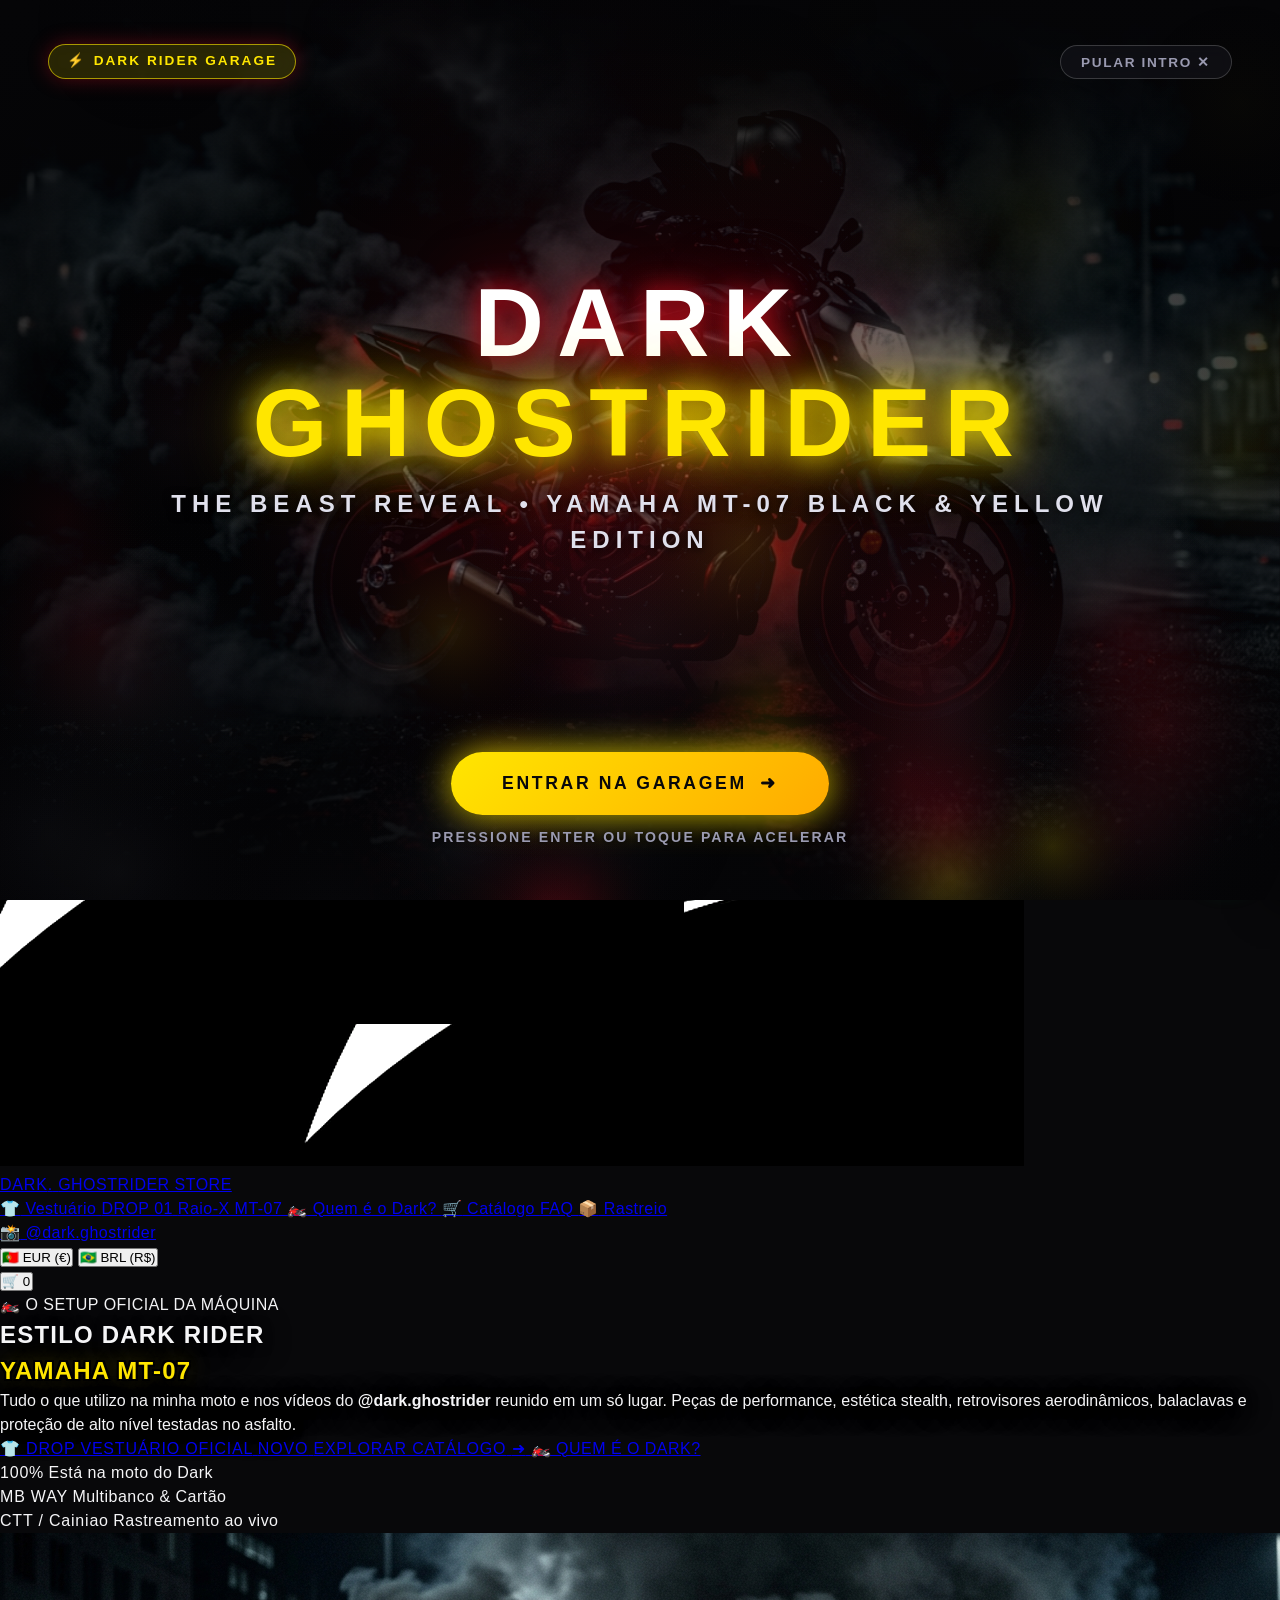
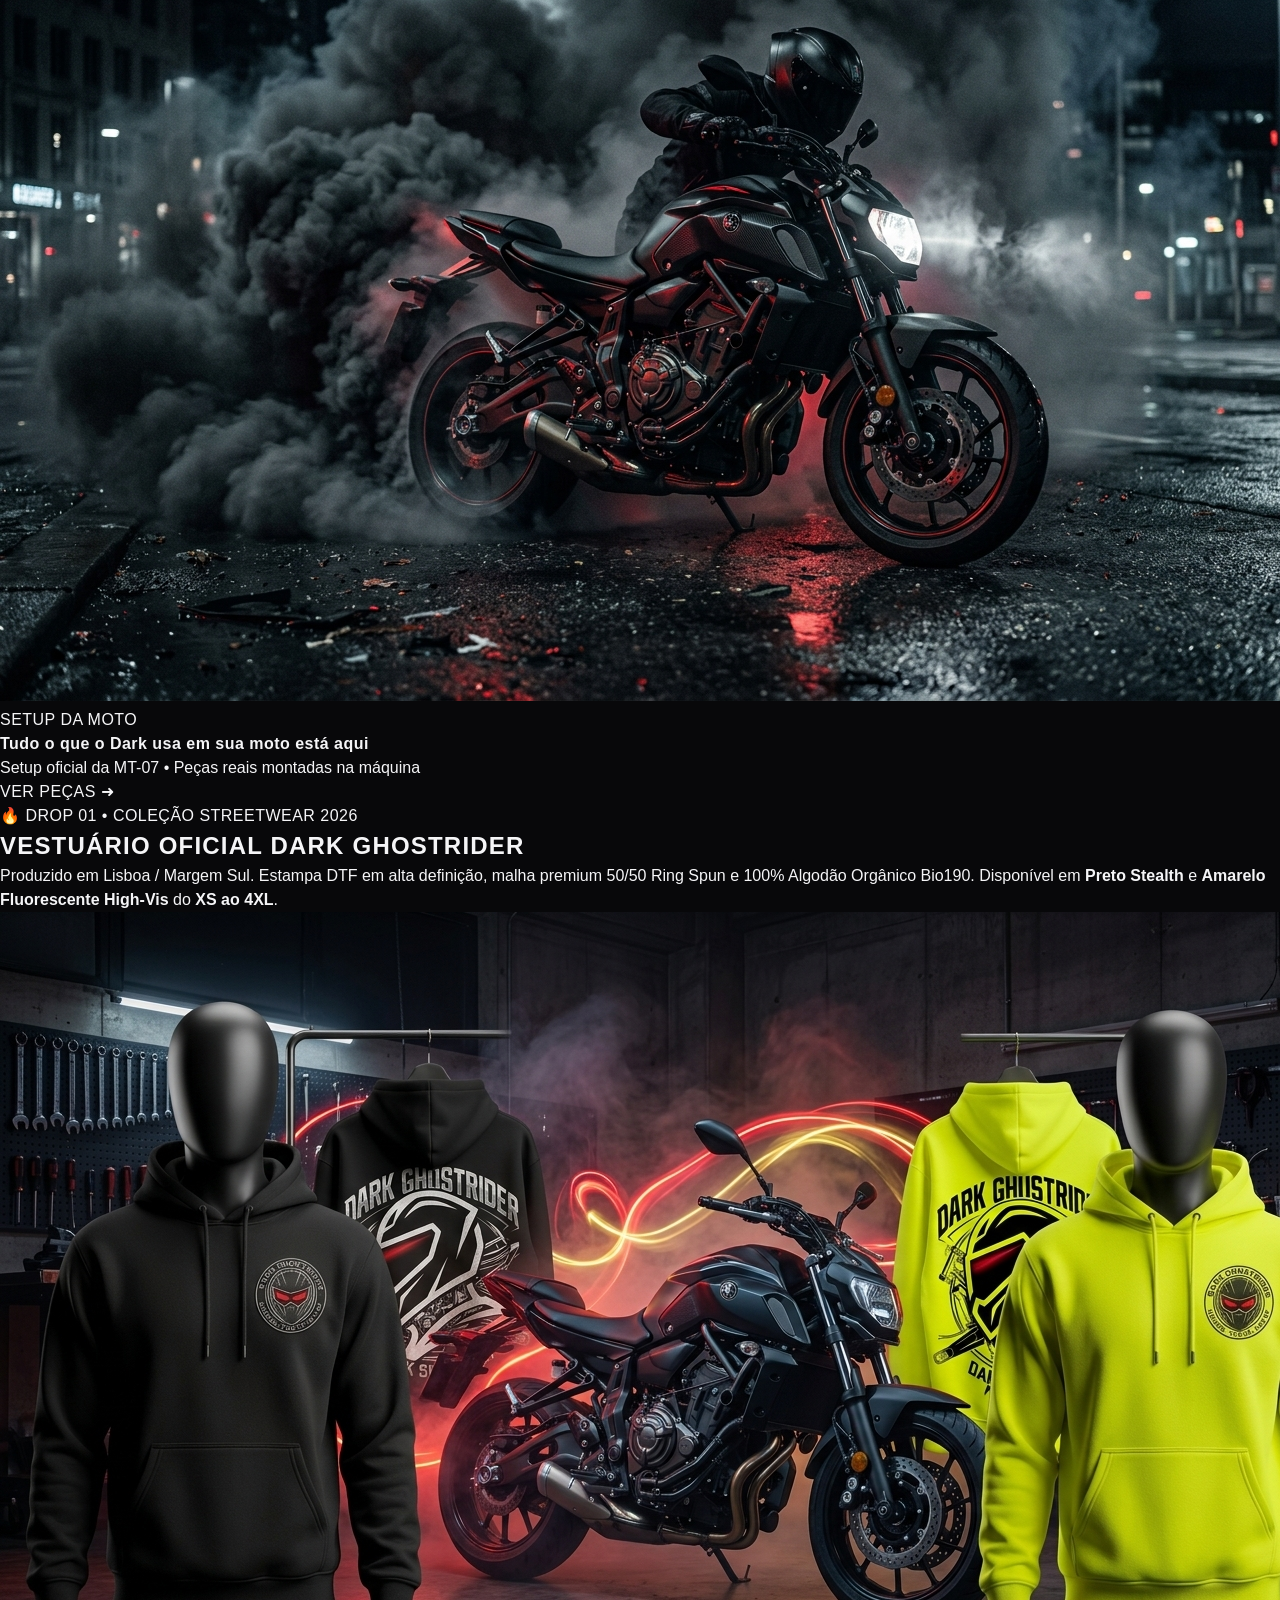
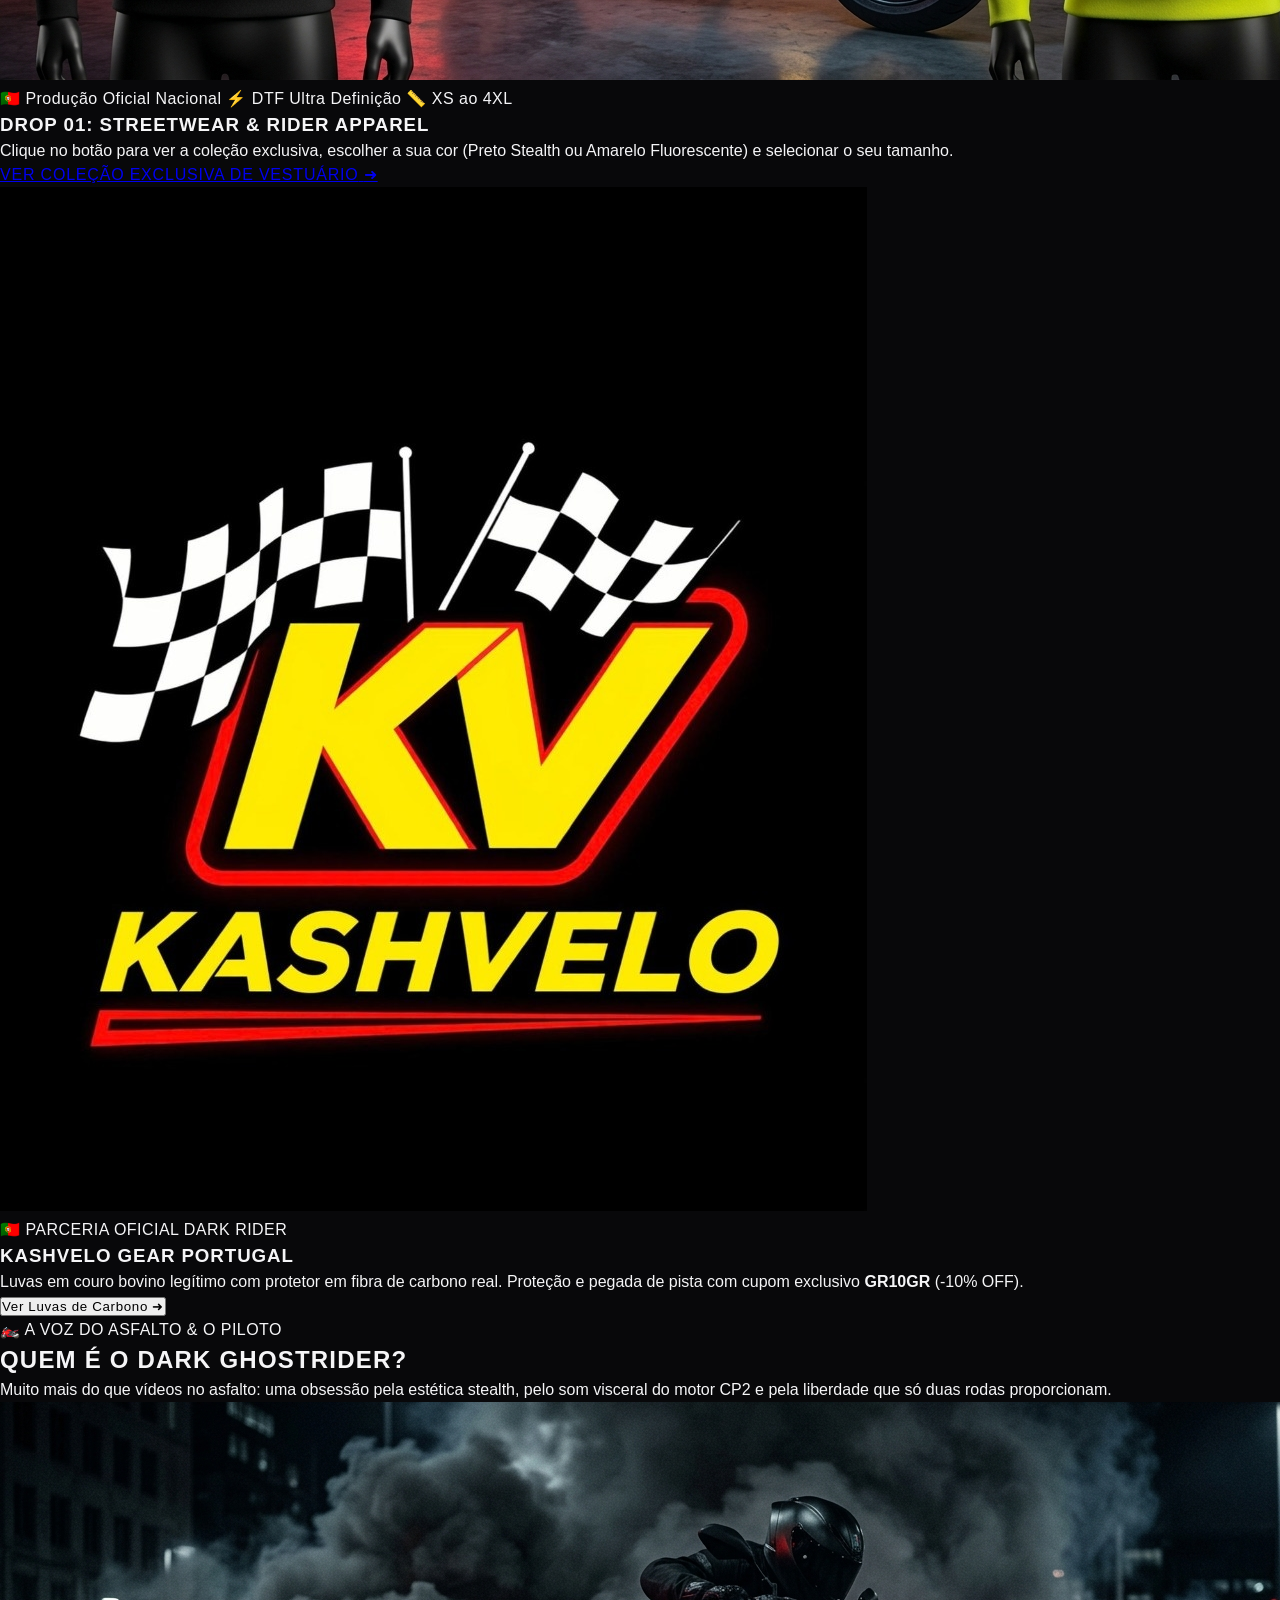
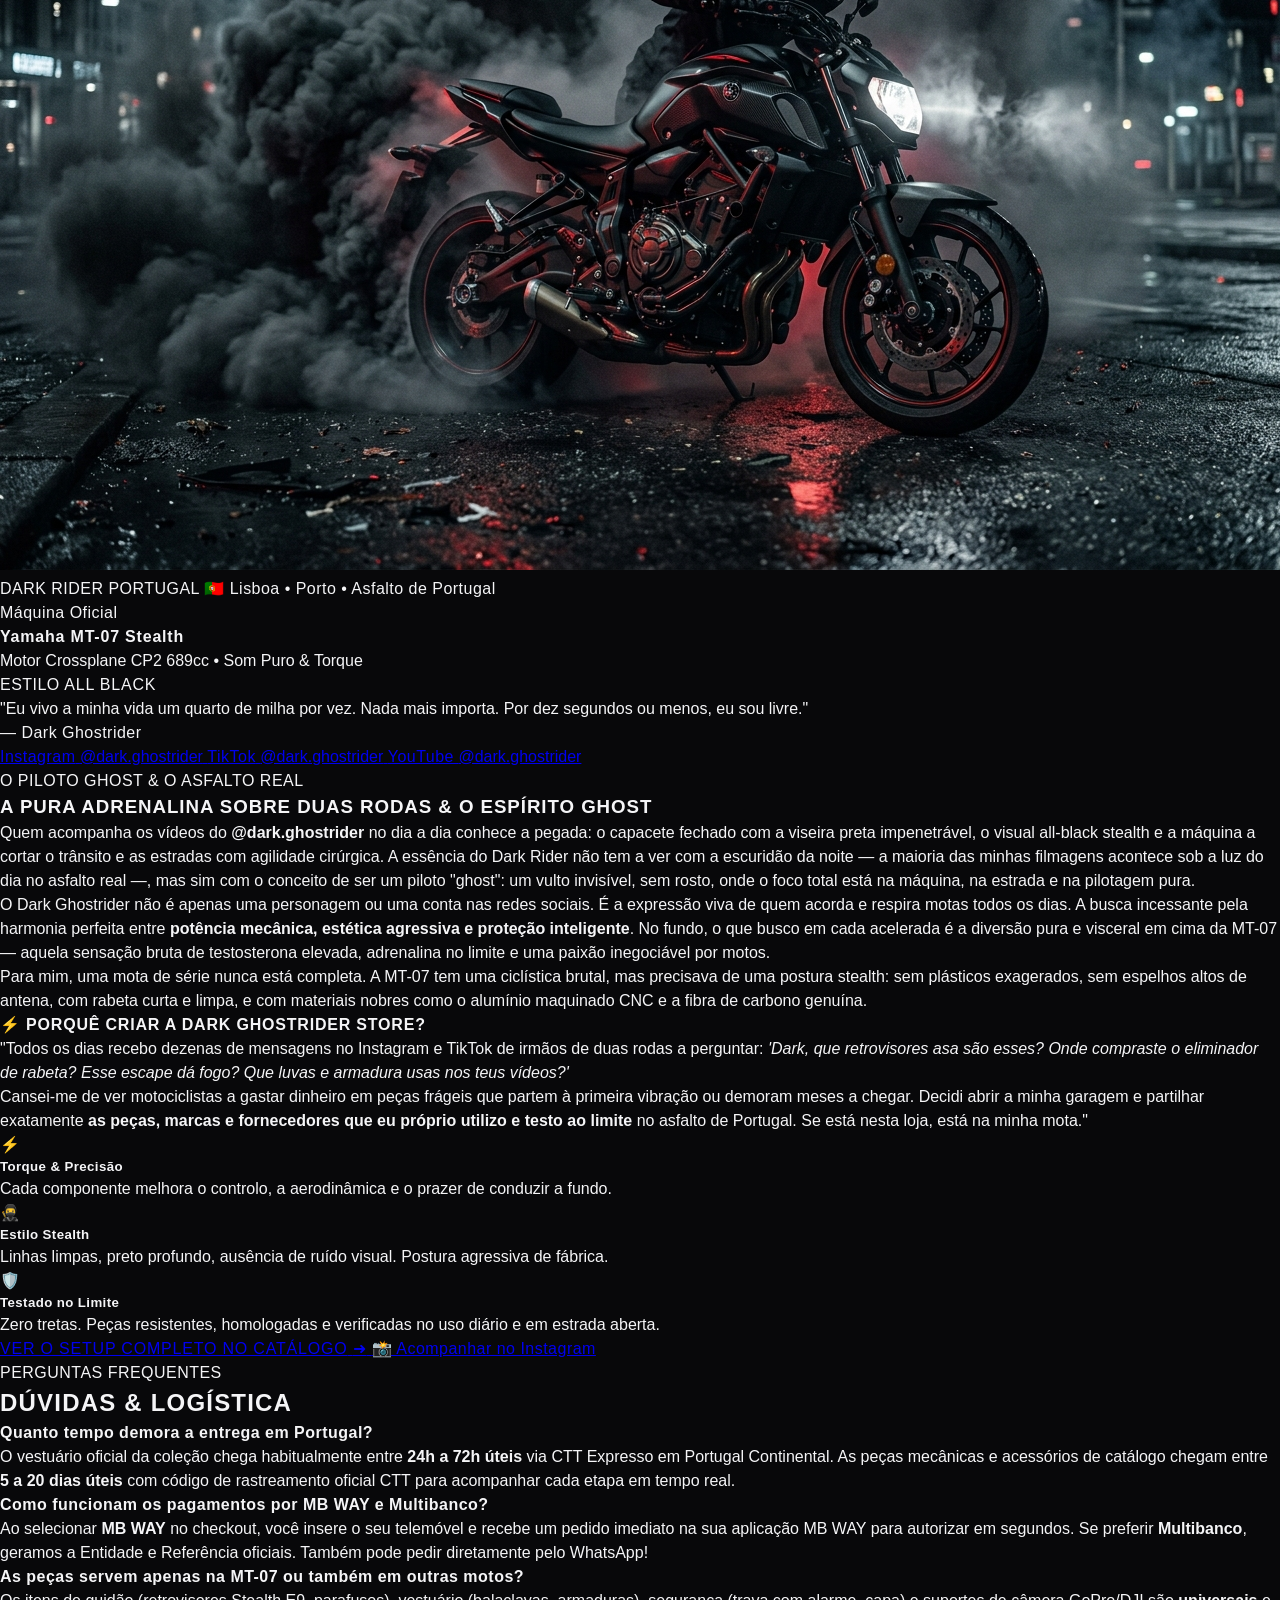
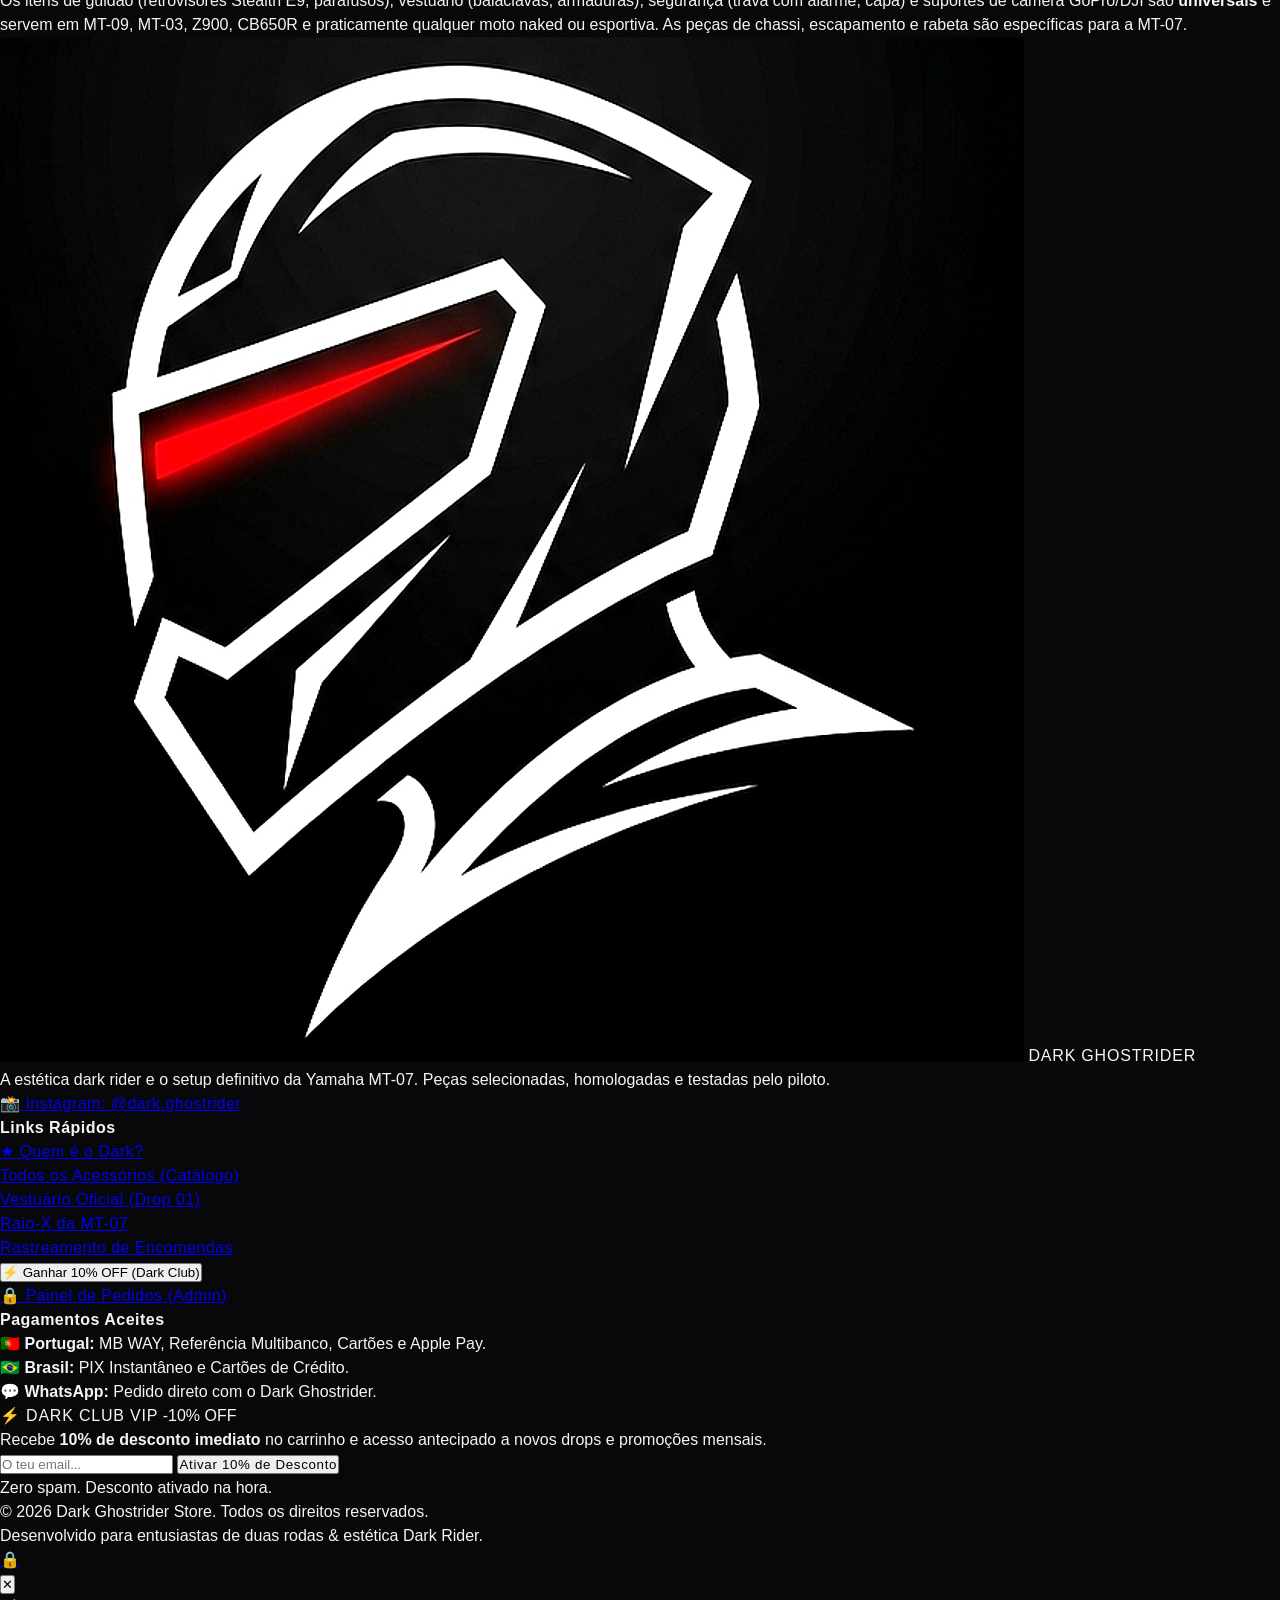
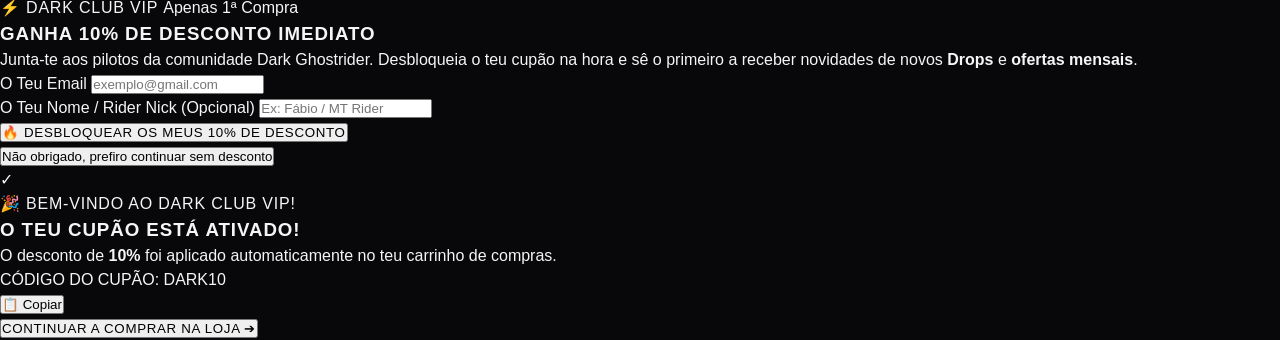
==== index.html @ 0ff9df25 "fix: currency switching to BRL across mobile and desktop, update vestuario and packs, remove unwante" ====
<!DOCTYPE html>
<html lang="pt-PT" class="dark">
<head>
  <meta charset="UTF-8">
  <meta name="viewport" content="width=device-width, initial-scale=1.0">
  <title>DARK GHOSTRIDER | Loja Oficial Yamaha MT-07 & Acessórios Dark Rider</title>
  <meta name="description" content="Acessórios, peças e vestuário testados e aprovados pelo @dark.ghostrider na Yamaha MT-07. Envios para Portugal e Brasil.">

  <!-- Tailwind CSS CDN -->
  <script src="https://cdn.tailwindcss.com"></script>
  <script>
    tailwind.config = {
      darkMode: 'class',
      theme: {
        extend: {
          colors: {
            brand: {
              red: '#e61426',
              redHover: '#ff2a3c',
              dark: '#08080a',
              card: '#15161e',
              border: '#242533'
            }
          }
        }
      }
    }
  </script>

  <!-- Custom Dark Rider CSS -->
  <link rel="stylesheet" href="assets/css/style.css">
  <link rel="icon" type="image/jpeg" href="assets/images/logo.jpg">
</head>
<body class="bg-[#08080a] text-gray-100 antialiased selection:bg-[#e61426] selection:text-white">

  <!-- ==========================================
       INTRO SCREEN: FULLSCREEN CINEMATIC REVEAL
       ========================================== -->
  <div id="intro-screen">
    <!-- Fullscreen Background: The MT-07 Beast -->
    <div class="intro-backdrop">
      <img src="assets/images/hero-mt07.jpg" alt="Yamaha MT-07 Dark Ghostrider" class="intro-backdrop-img">
      <div class="intro-vignette"></div>
    </div>

    <!-- Canvas Smoke Layer over entire viewport -->
    <canvas id="smoke-canvas"></canvas>
    
    <!-- Top Bar with Badge & Skip -->
    <div class="intro-topbar">
      <a href="#quem-e-o-dark" id="btn-intro-badge" class="intro-badge" title="Quem é o Dark? Clica para conhecer a história do piloto">
        <span>⚡</span> DARK RIDER GARAGE
      </a>

      <button id="btn-skip" class="btn-skip-intro">
        Pular Intro ✕
      </button>
    </div>

    <!-- Center Cinematic Title -->
    <div class="intro-center">
      <h1 class="intro-title">
        DARK <span>GHOSTRIDER</span>
      </h1>
      <p class="intro-subtitle">
        THE BEAST REVEAL • YAMAHA MT-07 BLACK & YELLOW EDITION
      </p>
    </div>

    <!-- Bottom Action Area -->
    <div class="intro-bottom">
      <a href="#hero-section" id="btn-enter" class="btn-enter-garage">
        <span>ENTRAR NA GARAGEM</span>
        <span>➜</span>
      </a>
      <p class="intro-hint">
        Pressione Enter ou toque para acelerar
      </p>
    </div>
  </div>

  <!-- ==========================================
       ANNOUNCEMENT BAR
       ========================================== -->
  <!-- ==========================================
       ANNOUNCEMENT BAR
       ========================================== -->
  <div class="bg-gradient-to-r from-[#140507] via-[#22070a] to-[#140507] border-b border-[#e61426]/30 py-2 px-4 text-center font-sub text-xs tracking-wider text-gray-300 flex items-center justify-center flex-wrap gap-x-6 gap-y-1">
    <div class="flex items-center gap-2">
      <span class="inline-block w-2 h-2 rounded-full bg-[#ffe600] animate-ping"></span>
      <span>🇵🇹 <strong>PORTUGAL:</strong> Envios rápidos & Pagamento via <strong>MB WAY</strong> e <strong>Multibanco</strong></span>
    </div>
    <span class="hidden md:inline text-gray-600">|</span>
    <div class="flex items-center gap-2">
      <span>🇧🇷 <strong>BRASIL:</strong> Envio internacional disponível com rastreio em tempo real</span>
    </div>
  </div>

  <!-- ==========================================
       HEADER & NAVIGATION
       ========================================== -->
  <header class="sticky top-0 z-50 bg-[#0a0b10]/95 backdrop-blur-md border-b border-[#1f202b]">
    <div class="w-full max-w-[1440px] mx-auto px-4 sm:px-6 lg:px-8 h-20 flex items-center justify-between gap-4">
      
      <!-- Left: Menu Toggle + Brand Logo -->
      <div class="flex items-center gap-2.5 sm:gap-3 flex-shrink-0">
        <!-- Expandable Lateral Sidebar Menu Toggle Button -->
        <button id="sidebar-toggle-btn" onclick="Store.toggleSidebar()" class="flex items-center gap-2 px-3 py-2.5 bg-[#141520] hover:bg-[#1f2030] border border-[#26283b] hover:border-[#e61426] rounded-xl text-white transition-all cursor-pointer group shadow-md shadow-black/40" title="Abrir Menu Lateral">
          <svg class="w-5 h-5 text-gray-300 group-hover:text-[#ff4d5a] transition-colors" fill="none" stroke="currentColor" viewBox="0 0 24 24">
            <path stroke-linecap="round" stroke-linejoin="round" stroke-width="2" d="M4 6h16M4 12h16M4 18h16"></path>
          </svg>
          <span class="hidden sm:inline font-heading text-xs font-bold tracking-wider text-gray-200 group-hover:text-white">MENU</span>
        </button>

        <!-- Brand Logo -->
        <a href="index.html?nointro=true#hero-section" id="header-brand-logo" class="flex items-center gap-3 group">
          <div class="w-12 h-12 sm:w-14 sm:h-14 rounded-xl overflow-hidden border-2 border-[#ff2a3c]/60 p-0.5 bg-[#090a10] group-hover:border-[#ff2a3c] transition-all shadow-xl shadow-red-950/40 group-hover:shadow-[0_0_15px_rgba(255,42,60,0.35)] flex-shrink-0">
            <img src="assets/images/logo.png" alt="Dark Ghostrider Logo" class="w-full h-full object-cover rounded-lg">
          </div>
          <div>
            <span class="font-heading font-black text-xl sm:text-2xl text-white tracking-widest block leading-none group-hover:text-gray-100 transition-colors">
              DARK<span class="text-[#ff2a3c]">.</span>
            </span>
            <span class="font-sub font-bold text-[10px] sm:text-[11px] text-gray-400 tracking-wider block mt-1 uppercase">
              GHOSTRIDER STORE
            </span>
          </div>
        </a>
      </div>

      <!-- Center: Desktop Nav Links (Never wraps, responsive gaps & font sizes) -->
      <nav class="hidden lg:flex items-center gap-1 xl:gap-2.5 font-sub text-xs xl:text-sm font-semibold tracking-wider uppercase text-gray-300">
        <a href="vestuario.html" class="text-[#ffe600] hover:text-[#fff033] hover:bg-[#ffe600]/10 px-2.5 xl:px-3 py-2 rounded-lg transition-all flex items-center gap-1.5 whitespace-nowrap font-bold">
          <span>👕</span> Vestuário <span class="bg-[#e61426] text-white text-[9px] px-1.5 py-0.5 rounded font-black tracking-normal">DROP 01</span>
        </a>
        <a href="raiox.html" class="hover:text-[#ff4d5a] hover:bg-white/5 px-2.5 xl:px-3 py-2 rounded-lg transition-all whitespace-nowrap">
          Raio-X MT-07
        </a>
        <a href="index.html#quem-e-o-dark" class="hover:text-[#ff4d5a] hover:bg-white/5 px-2.5 xl:px-3 py-2 rounded-lg transition-all flex items-center gap-1 whitespace-nowrap">
          <span>🏍️</span> Quem é o Dark?
        </a>
        <a href="catalogo.html" class="hover:text-[#ff4d5a] hover:bg-white/5 px-2.5 xl:px-3 py-2 rounded-lg transition-all flex items-center gap-1.5 whitespace-nowrap font-bold">
          <span>🛒</span> Catálogo
        </a>
        <a href="index.html#duvidas" class="hover:text-[#ff4d5a] hover:bg-white/5 px-2.5 xl:px-3 py-2 rounded-lg transition-all whitespace-nowrap">
          FAQ
        </a>
        <a href="rastreio.html" class="text-cyan-400 hover:text-cyan-300 hover:bg-cyan-500/10 px-2.5 xl:px-3 py-2 rounded-lg transition-all flex items-center gap-1 whitespace-nowrap">
          <span>📦</span> Rastreio
        </a>
      </nav>

      <!-- Right Controls: Instagram + Currency Switcher + Cart -->
      <div class="flex items-center gap-2.5 sm:gap-3 flex-shrink-0">
        
        <!-- Instagram Link (hidden under xl to protect nav spacing) -->
        <a href="https://instagram.com/dark.ghostrider" target="_blank" rel="noopener noreferrer" class="hidden xl:flex items-center gap-1.5 text-xs font-sub font-bold text-gray-400 hover:text-white transition-all bg-[#141520] hover:bg-[#1d1f2e] border border-[#242533] hover:border-pink-500/40 px-3 py-2 rounded-full whitespace-nowrap shadow-sm">
          <span>📸</span> @dark.ghostrider
        </a>

        <!-- Currency Selector -->
        <div class="flex bg-[#12131a] border border-[#242533] rounded-xl p-1 text-xs font-sub font-bold whitespace-nowrap shadow-sm">
          <button class="currency-btn px-2.5 py-1 rounded-lg transition-colors active bg-[#e61426] text-white shadow-sm" data-currency="EUR">
            🇵🇹 EUR (€)
          </button>
          <button class="currency-btn px-2.5 py-1 rounded-lg transition-colors text-gray-400 hover:text-white" data-currency="BRL">
            🇧🇷 BRL (R$)
          </button>
        </div>

        <!-- Cart Button -->
        <button id="cart-toggle-btn" class="relative p-2.5 bg-[#141520] hover:bg-[#1f2030] border border-[#26283b] hover:border-[#ff2a3c] rounded-xl text-white transition-all flex items-center justify-center cursor-pointer shadow-sm group" title="Ver Carrinho">
          <span class="text-lg">🛒</span>
          <span id="cart-count-badge" class="absolute -top-1.5 -right-1.5 bg-[#e61426] text-white font-heading text-[10px] font-black w-5 h-5 rounded-full flex items-center justify-center shadow-lg shadow-red-600/50 hidden">
            0
          </span>
        </button>

      </div>
    </div>
  </header>

  <!-- ==========================================
       HERO BANNER (ESTILO DARK RIDER COM VÍDEO)
       ========================================== -->
  <section id="hero-section" class="relative overflow-hidden pt-12 pb-20 border-b border-[#1f202b] bg-[#08080a]">
    
    <!-- Cinematic YouTube Background Video (Starts at 1:45) -->
    <div class="hero-video-bg-container pointer-events-none select-none">
      <img src="assets/images/hero-mt07.jpg" alt="Background Texture" class="w-full h-full object-cover filter blur-sm opacity-40">
      
      <div class="video-foreground">
        <video 
          id="hero-native-video"
          src="assets/videos/hero_dark_rider.mp4"
          autoplay
          muted
          loop
          playsinline
          preload="auto"
          class="w-full h-full object-cover">
        </video>
      </div>

      <!-- Lighter Atmospheric Vignette for Clear Road & Bike Visibility -->
      <div class="absolute inset-0 bg-black/25 pointer-events-none"></div>
      <div class="absolute inset-0 bg-gradient-to-r from-[#08080a]/75 via-[#08080a]/35 to-transparent pointer-events-none"></div>
      <div class="absolute inset-0 bg-gradient-to-t from-[#08080a]/65 via-transparent to-[#08080a]/65 pointer-events-none"></div>
    </div>
    
    <div class="relative z-10 max-w-7xl mx-auto px-4 sm:px-6 lg:px-8">
      <div class="grid lg:grid-cols-12 gap-12 items-center">
        
        <div class="lg:col-span-7">
          <div class="inline-flex items-center gap-2 px-3 py-1 bg-amber-950/50 border border-amber-500/40 rounded-full text-xs font-sub font-bold tracking-widest text-[#ffe600] uppercase mb-4">
            <span>🏍️</span> O SETUP OFICIAL DA MÁQUINA
          </div>
          
          <h1 class="font-heading font-black text-4xl sm:text-5xl lg:text-6xl text-white tracking-wider leading-tight mb-6 hero-text-shadow">
            ESTILO DARK RIDER<br>
            <span class="hero-yellow-title">
              YAMAHA MT-07
            </span>
          </h1>

          <p class="text-gray-200 font-body text-base sm:text-lg leading-relaxed mb-8 max-w-2xl hero-text-shadow">
            Tudo o que utilizo na minha moto e nos vídeos do <strong>@dark.ghostrider</strong> reunido em um só lugar. Peças de performance, estética stealth, retrovisores aerodinâmicos, balaclavas e proteção de alto nível testadas no asfalto.
          </p>

          <div class="flex flex-wrap items-center gap-3 sm:gap-4">
            <a href="vestuario.html" class="px-6 sm:px-7 py-3.5 bg-gradient-to-r from-[#ffe600] to-[#ffd000] hover:from-[#fff033] hover:to-[#ffe600] text-black font-heading font-black text-sm tracking-wider uppercase rounded-xl shadow-xl shadow-yellow-500/25 transition-all flex items-center gap-2 transform hover:-translate-y-0.5">
              <span>👕 DROP VESTUÁRIO OFICIAL</span>
              <span class="bg-black text-[#ffe600] text-[10px] px-1.5 py-0.5 rounded font-bold">NOVO</span>
            </a>
            <a href="catalogo.html" class="px-6 sm:px-7 py-3.5 bg-[#e61426] hover:bg-[#ff2a3c] text-white font-heading font-bold text-sm tracking-wider uppercase rounded-xl shadow-lg shadow-red-900/50 transition-all flex items-center gap-2">
              <span>EXPLORAR CATÁLOGO</span>
              <span>➜</span>
            </a>
            <a href="#quem-e-o-dark" class="px-5 sm:px-6 py-3.5 bg-[#141522]/90 hover:bg-[#1f2033] text-white border border-[#2a2d42] hover:border-[#e61426] font-sub font-bold text-sm tracking-wider uppercase rounded-xl transition-all flex items-center gap-2 shadow-lg shadow-black/40">
              <span>🏍️ QUEM É O DARK?</span>
            </a>
          </div>

          <!-- Trust Badges -->
          <div class="grid grid-cols-3 gap-4 mt-10 pt-8 border-t border-[#1f202b]">
            <div>
              <span class="font-heading font-black text-xl text-white block">100%</span>
              <span class="text-xs text-gray-400 font-sub">Está na moto do Dark</span>
            </div>
            <div>
              <span class="font-heading font-black text-xl text-emerald-400 block">MB WAY</span>
              <span class="text-xs text-gray-400 font-sub">Multibanco & Cartão</span>
            </div>
            <div>
              <span class="font-heading font-black text-xl text-cyan-400 block">CTT / Cainiao</span>
              <span class="text-xs text-gray-400 font-sub">Rastreamento ao vivo</span>
            </div>
          </div>
        </div>

        <div class="lg:col-span-5">
          <div onclick="Store.filterDarkBikePartsOnly()" class="relative group cursor-pointer" title="Clica para ver tudo o que o Dark usa em sua moto">
            <div class="absolute -inset-1 bg-gradient-to-r from-red-600 to-amber-600 rounded-2xl blur opacity-30 group-hover:opacity-80 transition duration-500"></div>
            <div class="relative bg-[#0d0e14] border border-[#242533] group-hover:border-[#e61426] rounded-2xl overflow-hidden p-2.5 transition-all shadow-2xl">
              <div class="relative overflow-hidden rounded-xl">
                <img src="assets/images/hero-mt07.jpg" alt="Yamaha MT-07 Dark Ghostrider" class="w-full h-auto rounded-xl object-cover transform group-hover:scale-105 transition-transform duration-500">
                <div class="absolute inset-0 bg-black/25 group-hover:bg-transparent transition-colors"></div>
                <div class="absolute top-3 right-3 bg-red-950/90 border border-red-500/70 px-3 py-1 rounded-full text-[11px] font-sub font-bold text-[#ff4d5a] tracking-wider flex items-center gap-1.5 shadow-lg">
                  <span class="w-2 h-2 rounded-full bg-red-500 animate-ping"></span>
                  SETUP DA MOTO
                </div>
              </div>
              <div class="p-4 bg-[#11121c] rounded-b-xl flex items-center justify-between gap-3">
                <div>
                  <h4 class="font-sub font-black text-white text-base sm:text-lg group-hover:text-[#ffe600] transition-colors leading-snug">
                    Tudo o que o Dark usa em sua moto está aqui
                  </h4>
                  <p class="text-xs text-gray-400 mt-0.5">Setup oficial da MT-07 • Peças reais montadas na máquina</p>
                </div>
                <span class="text-xs font-sub font-bold text-black bg-[#ffe600] group-hover:bg-white px-3 py-2 rounded uppercase tracking-wider shadow whitespace-nowrap transition-colors flex items-center gap-1">
                  <span>VER PEÇAS</span>
                  <span>➜</span>
                </span>
              </div>
            </div>
          </div>
        </div>

      </div>
    </div>
  </section>

  <!-- ==========================================
       DROP 01: VESTUÁRIO OFICIAL DARK GHOSTRIDER (SWEATS & T-SHIRTS)
       ========================================== -->
  <section id="drop-vestuario" class="py-16 sm:py-20 bg-gradient-to-b from-[#08080a] via-[#0f1018] to-[#08080a] border-b border-[#242533] relative overflow-hidden">
    
    <!-- Background atmospheric glow -->
    <div class="absolute -top-32 -left-32 w-96 h-96 bg-yellow-500/10 rounded-full blur-3xl pointer-events-none"></div>
    <div class="absolute -bottom-32 -right-32 w-96 h-96 bg-red-600/10 rounded-full blur-3xl pointer-events-none"></div>

    <div class="max-w-7xl mx-auto px-4 sm:px-6 lg:px-8 relative z-10">
      
      <!-- Section Header -->
      <div class="text-center max-w-3xl mx-auto mb-12">
        <div class="inline-flex items-center gap-2 px-3.5 py-1.5 bg-[#ffe600]/15 border border-[#ffe600]/40 rounded-full text-xs font-sub font-bold tracking-widest text-[#ffe600] uppercase mb-3 shadow-lg shadow-yellow-950/30">
          <span>🔥</span> DROP 01 • COLEÇÃO STREETWEAR 2026
        </div>
        <h2 class="font-heading font-black text-3xl sm:text-5xl text-white tracking-wider leading-tight">
          VESTUÁRIO OFICIAL <span class="text-transparent bg-clip-text bg-gradient-to-r from-[#ffe600] via-[#ff4d5a] to-[#e61426]">DARK GHOSTRIDER</span>
        </h2>
        <p class="mt-3 text-gray-300 font-body text-sm sm:text-base leading-relaxed">
          Produzido em Lisboa / Margem Sul. Estampa DTF em alta definição, malha premium 50/50 Ring Spun e 100% Algodão Orgânico Bio190. Disponível em <strong>Preto Stealth</strong> e <strong>Amarelo Fluorescente High-Vis</strong> do <strong>XS ao 4XL</strong>.
        </p>
      </div>

      <!-- Main Showcase Banner -->
      <div class="relative group rounded-2xl overflow-hidden border border-[#ffe600]/30 shadow-2xl mb-0 bg-black">
        <img src="assets/images/apparel/banner_colecao_vestuario.jpg" alt="Coleção Oficial de Vestuário Dark Ghostrider" class="w-full h-64 sm:h-96 md:h-[460px] object-cover filter brightness-95 group-hover:brightness-100 transition-all duration-700">
        <div class="absolute inset-0 bg-gradient-to-t from-[#090a10] via-black/40 to-transparent flex flex-col justify-end p-6 sm:p-10">
          <div class="flex flex-wrap items-center gap-2 mb-3">
            <span class="px-3 py-1 bg-black/80 backdrop-blur border border-[#ffe600]/60 rounded-full text-[11px] font-sub font-bold text-[#ffe600] uppercase tracking-wider">
              🇵🇹 Produção Oficial Nacional
            </span>
            <span class="px-3 py-1 bg-black/80 backdrop-blur border border-red-500/50 rounded-full text-[11px] font-sub font-bold text-white uppercase tracking-wider">
              ⚡ DTF Ultra Definição
            </span>
            <span class="px-3 py-1 bg-black/80 backdrop-blur border border-white/20 rounded-full text-[11px] font-sub font-bold text-gray-200 uppercase tracking-wider">
              📏 XS ao 4XL
            </span>
          </div>
          <div class="flex flex-col sm:flex-row sm:items-end justify-between gap-4">
            <div>
              <h3 class="font-heading font-black text-2xl sm:text-4xl text-white tracking-wide leading-tight">
                DROP 01: STREETWEAR & RIDER APPAREL
              </h3>
              <p class="text-xs sm:text-sm text-gray-300 max-w-xl mt-1">
                Clique no botão para ver a coleção exclusiva, escolher a sua cor (Preto Stealth ou Amarelo Fluorescente) e selecionar o seu tamanho.
              </p>
            </div>
            <a href="vestuario.html" class="px-6 py-3.5 bg-[#ffe600] hover:bg-[#fff033] text-black font-heading font-black text-xs uppercase tracking-wider rounded-xl shadow-xl shadow-yellow-500/30 transition-all flex items-center gap-2 whitespace-nowrap self-start sm:self-auto">
              <span>VER COLEÇÃO EXCLUSIVA DE VESTUÁRIO</span>
              <span>➜</span>
            </a>
          </div>
        </div>
      </div>

    </div>
  </section>

  <!-- ==========================================
       PARCERIA OFICIAL KASHVELO GEAR PORTUGAL
       ========================================== -->
  <section id="kashvelo-gear" class="py-12 bg-gradient-to-r from-[#0d0e14] via-[#151622] to-[#0d0e14] border-b border-[#242533]">
    <div class="max-w-7xl mx-auto px-4 sm:px-6 lg:px-8">
      <div class="bg-[#10111a] border border-[#ffe600]/30 hover:border-[#ffe600]/60 transition-all rounded-2xl p-6 sm:p-8 flex flex-col md:flex-row items-center justify-between gap-6 shadow-xl">
        <div class="flex items-center gap-5">
          <div class="w-20 h-20 sm:w-24 sm:h-24 rounded-xl overflow-hidden bg-black p-2 border border-[#ffe600]/40 flex-shrink-0 flex items-center justify-center">
            <img src="assets/images/kashvelo-logo.jpg" alt="KV KashVelo Gear Portugal" class="w-full h-full object-contain">
          </div>
          <div>
            <div class="inline-flex items-center gap-1.5 px-2.5 py-0.5 bg-[#ffe600]/10 border border-[#ffe600]/40 rounded-full text-[11px] font-sub font-bold text-[#ffe600] uppercase mb-1">
              <span>🇵🇹</span> PARCERIA OFICIAL DARK RIDER
            </div>
            <h3 class="font-heading font-black text-xl sm:text-2xl text-white">
              KASHVELO GEAR PORTUGAL
            </h3>
            <p class="text-xs sm:text-sm text-gray-300 font-body max-w-xl">
              Luvas em couro bovino legítimo com protetor em fibra de carbono real. Proteção e pegada de pista com cupom exclusivo <strong>GR10GR</strong> (-10% OFF).
            </p>
          </div>
        </div>
        <button onclick="Store.showProductModal('kashvelo-gear-base-layer')" class="px-6 py-3 bg-[#ffe600] hover:bg-[#fff033] text-black font-heading font-bold text-xs uppercase tracking-wider rounded-lg shadow-lg shadow-yellow-500/20 transition-all flex items-center gap-2 whitespace-nowrap">
          <span>Ver Luvas de Carbono</span>
          <span>➜</span>
        </button>
      </div>
    </div>
  </section>

  <!-- ==========================================
       CATALOG SECTION & FILTERS
       ========================================== -->
  
  <!-- ==========================================
       QUEM É O DARK? (HISTÓRIA, PILOTO & FILOSOFIA)
       ========================================== -->
  <section id="quem-e-o-dark" class="py-20 bg-gradient-to-b from-[#0a0b10] via-[#0e0f17] to-[#0a0b10] border-b border-[#1f202b] relative overflow-hidden">
    
    <!-- Background Elements -->
    <div class="absolute top-1/4 -left-32 w-96 h-96 bg-red-600/10 rounded-full blur-3xl pointer-events-none"></div>
    <div class="absolute bottom-10 right-0 w-80 h-80 bg-amber-500/10 rounded-full blur-3xl pointer-events-none"></div>

    <div class="max-w-7xl mx-auto px-4 sm:px-6 lg:px-8 relative z-10">
      
      <!-- Section Header Tag -->
      <div class="text-center max-w-3xl mx-auto mb-16">
        <div class="inline-flex items-center gap-2 px-4 py-1.5 bg-red-950/60 border border-red-500/40 rounded-full text-xs font-sub font-bold tracking-widest text-[#ff4d5a] uppercase mb-4 shadow-lg shadow-red-950/30">
          <span>🏍️</span> A VOZ DO ASFALTO & O PILOTO
        </div>
        <h2 class="font-heading font-black text-3xl sm:text-5xl text-white tracking-wider leading-tight">
          QUEM É O <span class="text-transparent bg-clip-text bg-gradient-to-r from-[#e61426] via-[#ff4d5a] to-[#ffe600]">DARK GHOSTRIDER?</span>
        </h2>
        <p class="mt-4 text-gray-400 font-body text-sm sm:text-base leading-relaxed">
          Muito mais do que vídeos no asfalto: uma obsessão pela estética stealth, pelo som visceral do motor CP2 e pela liberdade que só duas rodas proporcionam.
        </p>
      </div>

      <!-- Main Story Grid -->
      <div class="grid lg:grid-cols-12 gap-12 items-center">
        
        <!-- Left: Pilot Identity Card & Machine -->
        <div class="lg:col-span-5">
          <div class="relative group">
            
            <!-- Glow Border -->
            <div class="absolute -inset-1 bg-gradient-to-r from-red-600 via-amber-600 to-red-600 rounded-2xl blur opacity-30 group-hover:opacity-60 transition duration-700"></div>
            
            <div class="relative bg-[#0d0e15] border border-[#242533] rounded-2xl overflow-hidden p-3 shadow-2xl">
              <div class="relative overflow-hidden rounded-xl">
                <img src="assets/images/hero-mt07.jpg" alt="Dark Ghostrider Yamaha MT-07" class="w-full h-80 sm:h-96 object-cover transform group-hover:scale-105 transition-transform duration-700">
                <div class="absolute inset-0 bg-gradient-to-t from-[#0a0b10] via-black/30 to-transparent"></div>
                
                <!-- Overlay Badges -->
                <div class="absolute top-3 left-3 flex flex-col gap-1.5">
                  <span class="px-3 py-1 bg-black/80 backdrop-blur border border-red-500/50 rounded-full text-[11px] font-sub font-bold text-white tracking-wider flex items-center gap-1.5">
                    <span class="w-2 h-2 rounded-full bg-red-500 animate-ping"></span>
                    DARK RIDER PORTUGAL
                  </span>
                  <span class="px-3 py-1 bg-black/80 backdrop-blur border border-white/20 rounded-full text-[10px] font-sub font-semibold text-gray-300">
                    🇵🇹 Lisboa • Porto • Asfalto de Portugal
                  </span>
                </div>

                <div class="absolute bottom-3 left-3 right-3 p-4 bg-[#11121c]/90 backdrop-blur border border-[#26283b] rounded-xl">
                  <div class="flex items-center justify-between">
                    <div>
                      <span class="text-[11px] font-sub font-bold text-[#ff4d5a] uppercase tracking-wider block">Máquina Oficial</span>
                      <h4 class="font-heading font-black text-white text-lg">Yamaha MT-07 Stealth</h4>
                      <p class="text-xs text-gray-400">Motor Crossplane CP2 689cc • Som Puro & Torque</p>
                    </div>
                    <div class="text-right">
                      <span class="text-xs font-sub font-bold text-amber-400 block">ESTILO</span>
                      <span class="text-sm font-heading font-black text-white">ALL BLACK</span>
                    </div>
                  </div>
                </div>
              </div>

              <!-- Pilot Philosophy Quote -->
              <div class="p-4 bg-[#0a0b10] rounded-xl mt-3 border border-[#1b1c28]">
                <p class="text-xs sm:text-sm text-gray-300 italic font-body leading-relaxed">
                  "Eu vivo a minha vida um quarto de milha por vez. Nada mais importa. Por dez segundos ou menos, eu sou livre."
                </p>
                <div class="mt-2 text-right">
                  <span class="text-xs font-sub font-bold text-[#e61426] tracking-wider">— Dark Ghostrider</span>
                </div>
              </div>

              <!-- Direct Social Follow Pills -->
              <div class="grid grid-cols-3 gap-2 mt-3 pt-3 border-t border-[#1a1b26]">
                <a href="https://www.instagram.com/dark.ghostrider" target="_blank" rel="noopener noreferrer" class="p-2 bg-[#141520] hover:bg-[#201824] border border-[#25263a] hover:border-[#e1306c] rounded-lg text-center transition-all group/soc">
                  <span class="text-xs font-sub font-bold text-gray-300 group-hover/soc:text-[#e1306c] block">Instagram</span>
                  <span class="text-[10px] text-gray-500 font-mono">@dark.ghostrider</span>
                </a>
                <a href="https://www.tiktok.com/@dark.ghostrider" target="_blank" rel="noopener noreferrer" class="p-2 bg-[#141520] hover:bg-[#121c22] border border-[#25263a] hover:border-[#25f4ee] rounded-lg text-center transition-all group/soc">
                  <span class="text-xs font-sub font-bold text-gray-300 group-hover/soc:text-[#25f4ee] block">TikTok</span>
                  <span class="text-[10px] text-gray-500 font-mono">@dark.ghostrider</span>
                </a>
                <a href="https://www.youtube.com/@dark.ghostrider" target="_blank" rel="noopener noreferrer" class="p-2 bg-[#141520] hover:bg-[#251416] border border-[#25263a] hover:border-[#ff0000] rounded-lg text-center transition-all group/soc">
                  <span class="text-xs font-sub font-bold text-gray-300 group-hover/soc:text-[#ff0000] block">YouTube</span>
                  <span class="text-[10px] text-gray-500 font-mono">@dark.ghostrider</span>
                </a>
              </div>

            </div>
          </div>
        </div>

        <!-- Right: Storytelling & The Mission -->
        <div class="lg:col-span-7 space-y-6">
          
          <div>
            <span class="text-xs font-sub font-bold text-amber-400 uppercase tracking-widest block mb-1">
              O PILOTO GHOST & O ASFALTO REAL
            </span>
            <h3 class="font-heading font-black text-2xl sm:text-3xl text-white tracking-wide">
              A PURA ADRENALINA SOBRE DUAS RODAS & O ESPÍRITO GHOST
            </h3>
          </div>

          <div class="space-y-4 font-body text-sm sm:text-base text-gray-300 leading-relaxed">
            <p>
              Quem acompanha os vídeos do <strong>@dark.ghostrider</strong> no dia a dia conhece a pegada: o capacete fechado com a viseira preta impenetrável, o visual all-black stealth e a máquina a cortar o trânsito e as estradas com agilidade cirúrgica. A essência do Dark Rider não tem a ver com a escuridão da noite — a maioria das minhas filmagens acontece sob a luz do dia no asfalto real —, mas sim com o conceito de ser um piloto "ghost": um vulto invisível, sem rosto, onde o foco total está na máquina, na estrada e na pilotagem pura.
            </p>
            <p>
              O Dark Ghostrider não é apenas uma personagem ou uma conta nas redes sociais. É a expressão viva de quem acorda e respira motas todos os dias. A busca incessante pela harmonia perfeita entre <strong>potência mecânica, estética agressiva e proteção inteligente</strong>. No fundo, o que busco em cada acelerada é a diversão pura e visceral em cima da MT-07 — aquela sensação bruta de testosterona elevada, adrenalina no limite e uma paixão inegociável por motos.
            </p>
            <p class="text-gray-400">
              Para mim, uma mota de série nunca está completa. A MT-07 tem uma ciclística brutal, mas precisava de uma postura stealth: sem plásticos exagerados, sem espelhos altos de antena, com rabeta curta e limpa, e com materiais nobres como o alumínio maquinado CNC e a fibra de carbono genuína.
            </p>
          </div>

          <!-- Why the Store was Born -->
          <div class="bg-gradient-to-r from-[#141520] to-[#10111a] border-l-4 border-[#e61426] p-5 rounded-r-xl border-y border-r border-[#242533]">
            <h4 class="font-heading font-black text-base text-white mb-2 flex items-center gap-2">
              <span>⚡</span> PORQUÊ CRIAR A DARK GHOSTRIDER STORE?
            </h4>
            <p class="font-body text-xs sm:text-sm text-gray-300 leading-relaxed">
              "Todos os dias recebo dezenas de mensagens no Instagram e TikTok de irmãos de duas rodas a perguntar: <em>'Dark, que retrovisores asa são esses? Onde compraste o eliminador de rabeta? Esse escape dá fogo? Que luvas e armadura usas nos teus vídeos?'</em>
            </p>
            <p class="font-body text-xs sm:text-sm text-gray-300 leading-relaxed mt-2">
              Cansei-me de ver motociclistas a gastar dinheiro em peças frágeis que partem à primeira vibração ou demoram meses a chegar. Decidi abrir a minha garagem e partilhar exatamente <strong>as peças, marcas e fornecedores que eu próprio utilizo e testo ao limite</strong> no asfalto de Portugal. Se está nesta loja, está na minha mota."
            </p>
          </div>

          <!-- 3 Pillars Manifesto -->
          <div class="grid sm:grid-cols-3 gap-4 pt-2">
            <div class="bg-[#0f1017] border border-[#222332] p-4 rounded-xl">
              <span class="text-2xl block mb-2">⚡</span>
              <h5 class="font-sub font-bold text-white text-sm uppercase">Torque & Precisão</h5>
              <p class="text-xs text-gray-400 mt-1 leading-snug">Cada componente melhora o controlo, a aerodinâmica e o prazer de conduzir a fundo.</p>
            </div>
            <div class="bg-[#0f1017] border border-[#222332] p-4 rounded-xl">
              <span class="text-2xl block mb-2">🥷</span>
              <h5 class="font-sub font-bold text-white text-sm uppercase">Estilo Stealth</h5>
              <p class="text-xs text-gray-400 mt-1 leading-snug">Linhas limpas, preto profundo, ausência de ruído visual. Postura agressiva de fábrica.</p>
            </div>
            <div class="bg-[#0f1017] border border-[#222332] p-4 rounded-xl">
              <span class="text-2xl block mb-2">🛡️</span>
              <h5 class="font-sub font-bold text-white text-sm uppercase">Testado no Limite</h5>
              <p class="text-xs text-gray-400 mt-1 leading-snug">Zero tretas. Peças resistentes, homologadas e verificadas no uso diário e em estrada aberta.</p>
            </div>
          </div>

          <!-- Call to action -->
          <div class="pt-4 flex flex-wrap items-center gap-4">
            <a href="#catalogo" class="px-6 py-3.5 bg-[#e61426] hover:bg-[#ff2a3c] text-white font-heading font-bold text-xs uppercase tracking-wider rounded-lg shadow-lg shadow-red-900/40 transition-all flex items-center gap-2">
              <span>VER O SETUP COMPLETO NO CATÁLOGO</span>
              <span>➜</span>
            </a>
            <a href="https://instagram.com/dark.ghostrider" target="_blank" rel="noopener noreferrer" class="px-5 py-3.5 bg-[#171824] hover:bg-[#222334] text-white border border-[#2a2c3f] font-sub font-bold text-xs uppercase tracking-wider rounded-lg transition-all flex items-center gap-2">
              <span>📸 Acompanhar no Instagram</span>
            </a>
          </div>

        </div>

      </div>

    </div>
  </section>

  <!-- ==========================================
       FAQ SECTION
       ========================================== -->
  <section id="duvidas" class="py-16 bg-[#08080c] border-t border-[#1f202b]">
    <div class="max-w-4xl mx-auto px-4 sm:px-6">
      
      <div class="text-center mb-12">
        <span class="text-xs font-sub font-bold text-[#ff4d5a] uppercase tracking-widest block mb-2">
          PERGUNTAS FREQUENTES
        </span>
        <h2 class="font-heading font-black text-3xl sm:text-4xl text-white tracking-wider">
          DÚVIDAS & LOGÍSTICA
        </h2>
      </div>

      <div class="space-y-4 font-body text-sm">
        
        <div class="bg-[#12131b] border border-[#242533] p-5 rounded-xl">
          <h4 class="font-sub font-bold text-white text-base mb-2">Quanto tempo demora a entrega em Portugal?</h4>
          <p class="text-xs text-gray-300 leading-relaxed">
            O vestuário oficial da coleção chega habitualmente entre <strong>24h a 72h úteis</strong> via CTT Expresso em Portugal Continental. As peças mecânicas e acessórios de catálogo chegam entre <strong>5 a 20 dias úteis</strong> com código de rastreamento oficial CTT para acompanhar cada etapa em tempo real.
          </p>
        </div>

        <div class="bg-[#12131b] border border-[#242533] p-5 rounded-xl">
          <h4 class="font-sub font-bold text-white text-base mb-2">Como funcionam os pagamentos por MB WAY e Multibanco?</h4>
          <p class="text-xs text-gray-300 leading-relaxed">
            Ao selecionar <strong>MB WAY</strong> no checkout, você insere o seu telemóvel e recebe um pedido imediato na sua aplicação MB WAY para autorizar em segundos. Se preferir <strong>Multibanco</strong>, geramos a Entidade e Referência oficiais. Também pode pedir diretamente pelo WhatsApp!
          </p>
        </div>

        <div class="bg-[#12131b] border border-[#242533] p-5 rounded-xl">
          <h4 class="font-sub font-bold text-white text-base mb-2">As peças servem apenas na MT-07 ou também em outras motos?</h4>
          <p class="text-xs text-gray-300 leading-relaxed">
            Os itens de guidão (retrovisores Stealth E9, parafusos), vestuário (balaclavas, armaduras), segurança (trava com alarme, capa) e suportes de câmera GoPro/DJI são <strong>universais</strong> e servem em MT-09, MT-03, Z900, CB650R e praticamente qualquer moto naked ou esportiva. As peças de chassi, escapamento e rabeta são específicas para a MT-07.
          </p>
        </div>

      </div>

    </div>
  </section>

  <!-- ==========================================
       FOOTER
       ========================================== -->
  <footer class="bg-[#050608] border-t border-[#1a1b24] py-12 text-sm text-gray-400">
    <div class="max-w-7xl mx-auto px-4 sm:px-6 lg:px-8">
      
      <div class="grid grid-cols-1 sm:grid-cols-2 lg:grid-cols-4 gap-8 mb-12">
        <div>
          <div class="flex items-center gap-3 mb-4">
            <img src="assets/images/logo.jpg" alt="Logo" class="w-10 h-10 rounded border border-[#e61426]/40 object-cover">
            <span class="font-heading font-black text-xl text-white tracking-widest">
              DARK <span class="text-[#e61426]">GHOSTRIDER</span>
            </span>
          </div>
          <p class="text-gray-400 font-body text-xs mb-4 leading-relaxed">
            A estética dark rider e o setup definitivo da Yamaha MT-07. Peças selecionadas, homologadas e testadas pelo piloto.
          </p>
          <div class="flex items-center gap-2">
            <a href="https://instagram.com/dark.ghostrider" target="_blank" rel="noopener noreferrer" class="p-2 bg-[#12131a] hover:bg-[#1c1d29] border border-[#242533] rounded text-white transition-colors text-xs font-sub font-bold flex items-center gap-1.5">
              <span>📸 Instagram:</span> @dark.ghostrider
            </a>
          </div>
        </div>

        <div>
          <h4 class="font-sub font-bold text-white uppercase tracking-wider mb-3">Links Rápidos</h4>
          <ul class="space-y-2 text-xs font-sub">
            <li><a href="#quem-e-o-dark" class="text-[#ff4d5a] hover:text-white transition-colors font-bold">★ Quem é o Dark?</a></li>
            <li><a href="catalogo.html" class="hover:text-white transition-colors">Todos os Acessórios (Catálogo)</a></li>
            <li><a href="vestuario.html" class="hover:text-white transition-colors">Vestuário Oficial (Drop 01)</a></li>
            <li><a href="raiox.html" class="hover:text-white transition-colors">Raio-X da MT-07</a></li>
            <li><a href="rastreio.html" class="text-cyan-400 hover:text-cyan-300 transition-colors">Rastreamento de Encomendas</a></li>
            <li><button type="button" data-open-dark-club class="text-[#f6ff00] hover:text-white transition-colors text-left font-bold flex items-center gap-1"><span>⚡</span> Ganhar 10% OFF (Dark Club)</button></li>
            <li><a href="admin.html" class="text-gray-500 hover:text-gray-300 transition-colors flex items-center gap-1"><span>🔒</span> Painel de Pedidos (Admin)</a></li>
          </ul>
        </div>

        <div>
          <h4 class="font-sub font-bold text-white uppercase tracking-wider mb-3">Pagamentos Aceites</h4>
          <div class="space-y-2 text-xs text-gray-400 font-body">
            <p>🇵🇹 <strong>Portugal:</strong> MB WAY, Referência Multibanco, Cartões e Apple Pay.</p>
            <p>🇧🇷 <strong>Brasil:</strong> PIX Instantâneo e Cartões de Crédito.</p>
            <p>💬 <strong>WhatsApp:</strong> Pedido direto com o Dark Ghostrider.</p>
          </div>
        </div>

        <!-- DARK CLUB VIP NEWSLETTER LEAD CAPTURE -->
        <div class="bg-[#0e0f17] border border-yellow-500/20 p-4 rounded-2xl relative overflow-hidden">
          <div class="flex items-center gap-1.5 mb-2">
            <span class="text-xs font-heading font-black text-[#f6ff00] uppercase tracking-wider">⚡ DARK CLUB VIP</span>
            <span class="text-[9px] bg-yellow-500/10 text-yellow-300 px-1.5 py-0.5 rounded font-bold uppercase">-10% OFF</span>
          </div>
          <p class="text-[11px] text-gray-300 mb-3 leading-relaxed">
            Recebe <strong>10% de desconto imediato</strong> no carrinho e acesso antecipado a novos drops e promoções mensais.
          </p>
          <form id="footer-newsletter-form" class="space-y-2">
            <input type="email" required placeholder="O teu email..." class="w-full bg-[#151622] text-white text-xs px-3 py-2 rounded-lg border border-[#2b2d42] focus:border-[#f6ff00] outline-none">
            <button type="submit" class="w-full py-2 bg-[#f6ff00] hover:bg-[#e6ee00] text-black font-heading font-black text-xs uppercase rounded-lg transition-transform hover:scale-[1.02] cursor-pointer">
              Ativar 10% de Desconto
            </button>
          </form>
          <span class="text-[9px] text-gray-500 block mt-2 text-center">Zero spam. Desconto ativado na hora.</span>
        </div>
      </div>

      <div class="pt-8 border-t border-[#14151e] flex flex-col sm:flex-row items-center justify-between text-xs text-gray-600 gap-4">
        <p>© 2026 Dark Ghostrider Store. Todos os direitos reservados.</p>
        <p>Desenvolvido para entusiastas de duas rodas & estética Dark Rider.</p>
            <a href="admin.html" class="text-gray-800 hover:text-gray-500 transition-colors p-1 ml-2 inline-flex items-center" title="Acesso Restrito do Piloto">
              🔒
            </a>
      </div>

    </div>
  </footer>

  <!-- ==========================================
       FLOATING WHATSAPP BUTTON
       ========================================== -->
  <a href="https://wa.me/351968885713?text=Ol%C3%A1%20Dark%20Ghostrider!%20Estou%20no%20site%20e%20gostaria%20de%20tirar%20uma%20d%C3%BAvida%20sobre%20as%20pe%C3%A7as%20da%20MT-07." target="_blank" rel="noopener noreferrer" class="floating-whatsapp" title="Falar no WhatsApp">
    <span class="floating-whatsapp-tooltip">Dúvidas? Fale com o Dark no WhatsApp</span>
    <span class="text-3xl">💬</span>
  </a>

  <!-- ==========================================
       CART DRAWER
       ========================================== -->
  <div id="cart-backdrop"></div>
  <div id="cart-drawer">
    <div class="p-4 border-b border-[#242533] flex items-center justify-between bg-[#11121a]">
      <div class="flex items-center gap-2">
        <span class="text-xl">🛒</span>
        <h3 class="font-sub font-bold text-lg text-white uppercase tracking-wider">A Tua Garagem / Carrinho</h3>
      </div>
      <button id="cart-close-btn" class="text-gray-400 hover:text-white text-lg p-1">
        ✕
      </button>
    </div>

    <!-- Items List -->
    <div id="cart-items-container" class="flex-1 overflow-y-auto p-4 space-y-2">
      <!-- Items populated by app.js -->
    </div>

    <!-- Footer with Subtotal & Actions -->
    <div class="p-4 bg-[#11121a] border-t border-[#242533] space-y-3">
      <!-- Cupão Dark Club VIP -->
      <div id="cart-coupon-box" class="pt-1">
        <!-- Injected dynamically by Store.updateCartUI() -->
      </div>

      <div id="cart-discount-row" class="hidden items-center justify-between text-xs font-sub font-bold text-emerald-400 bg-emerald-950/30 p-2 rounded-lg border border-emerald-500/20">
        <span class="flex items-center gap-1.5"><span>⚡</span> DESCONTO DARK CLUB (10%):</span>
        <span id="cart-discount-val" class="font-mono font-black">- 0,00 €</span>
      </div>

      <div class="flex items-center justify-between text-base font-sub font-bold text-gray-300">
        <span>TOTAL:</span>
        <span id="cart-subtotal" class="font-heading font-black text-xl text-white">0,00 €</span>
      </div>

      <button id="btn-checkout-cart" class="w-full py-3.5 bg-[#e61426] hover:bg-[#ff2a3c] text-white font-sub font-bold uppercase tracking-wider rounded shadow-lg shadow-red-900/50 transition-all flex items-center justify-center gap-2">
        <span>FINALIZAR ENCOMENDA</span>
        <span class="text-xs bg-red-950 px-2 py-0.5 rounded">MB WAY / Multibanco / Cartão</span>
      </button>

      <button id="btn-whatsapp-cart" class="w-full py-3 bg-[#17261d] hover:bg-[#203629] text-[#25d366] border border-[#25d366]/40 rounded font-sub font-bold uppercase tracking-wider text-xs transition-all flex items-center justify-center gap-2">
        <span>💬 Enviar Encomenda pelo WhatsApp</span>
      </button>
    </div>
  </div>

  <!-- ==========================================
       PRODUCT DETAILS MODAL
       ========================================== -->
  <div id="product-modal" class="modal-overlay">
    <div class="modal-content relative">
      <button id="modal-close-btn" class="absolute top-4 right-4 z-20 text-gray-400 hover:text-white text-xl bg-[#151620] w-8 h-8 rounded-full flex items-center justify-center border border-[#262838]">
        ✕
      </button>
      <div id="modal-product-content">
        <!-- Injected dynamically -->
      </div>
    </div>
  </div>

  <!-- ==========================================
       CHECKOUT MODAL (PORTUGAL & BRASIL)
       ========================================== -->
  <div id="checkout-modal" class="modal-overlay">
    <div class="modal-content relative p-6 sm:p-8">
      
      <button id="checkout-modal-close" class="absolute top-4 right-4 text-gray-400 hover:text-white text-xl bg-[#151620] w-8 h-8 rounded-full flex items-center justify-center border border-[#262838]">
        ✕
      </button>

      <!-- Form Container -->
      <div id="checkout-form-container">
        <div class="mb-6">
          <span class="text-xs font-sub font-bold text-[#ff4d5a] uppercase tracking-widest block">CHECKOUT SEGURO</span>
          <h3 class="font-heading font-black text-2xl text-white">FINALIZAR ENCOMENDA</h3>
          <p class="text-xs text-gray-400 mt-1">Preencha os dados para entrega e selecione a forma de pagamento.</p>
        </div>

        <form onsubmit="Store.processCheckout(event)" class="space-y-4 font-body text-sm">
          
          <div class="grid sm:grid-cols-2 gap-3">
            <div>
              <label class="block text-xs font-sub font-bold text-gray-400 uppercase mb-1">Nome Completo *</label>
              <input type="text" id="chk-name" required placeholder="Ex: Diogo Silva" class="w-full bg-[#12131c] text-white border border-[#26283b] rounded p-2.5 outline-none focus:border-[#e61426]">
            </div>
            <div>
              <label class="block text-xs font-sub font-bold text-gray-400 uppercase mb-1">Telemóvel / WhatsApp *</label>
              <input type="tel" id="chk-phone" required placeholder="+351 912 345 678" class="w-full bg-[#12131c] text-white border border-[#26283b] rounded p-2.5 outline-none focus:border-[#e61426]">
            </div>
          </div>

          <div>
            <label class="block text-xs font-sub font-bold text-gray-400 uppercase mb-1">Email para Rastreio *</label>
            <input type="email" id="chk-email" required placeholder="seu.email@exemplo.com" class="w-full bg-[#12131c] text-white border border-[#26283b] rounded p-2.5 outline-none focus:border-[#e61426]">
          </div>

          <div>
            <label class="block text-xs font-sub font-bold text-gray-400 uppercase mb-1">Morada de Entrega (Rua, Número, Andar) *</label>
            <input type="text" id="chk-address" required placeholder="Ex: Av. da Liberdade, 120, 2º Dto" class="w-full bg-[#12131c] text-white border border-[#26283b] rounded p-2.5 outline-none focus:border-[#e61426]">
          </div>

          <div class="grid grid-cols-2 gap-3">
            <div>
              <label class="block text-xs font-sub font-bold text-gray-400 uppercase mb-1">Código Postal *</label>
              <input type="text" id="chk-postal" required placeholder="1250-140" class="w-full bg-[#12131c] text-white border border-[#26283b] rounded p-2.5 outline-none focus:border-[#e61426]">
            </div>
            <div>
              <label class="block text-xs font-sub font-bold text-gray-400 uppercase mb-1">Cidade / Distrito *</label>
              <input type="text" id="chk-city" required placeholder="Lisboa" class="w-full bg-[#12131c] text-white border border-[#26283b] rounded p-2.5 outline-none focus:border-[#e61426]">
            </div>
          </div>

          <!-- Payment Options Portugal -->
          <div id="payment-methods-pt" class="pt-4 border-t border-[#242533]">
            <label class="block text-xs font-sub font-bold text-gray-300 uppercase tracking-wider mb-2">
              🇵🇹 Escolha o Método de Pagamento (Portugal):
            </label>
            
            <div class="grid grid-cols-3 gap-2">
              <label class="flex flex-col items-center justify-center p-3 bg-[#12131b] border border-[#26283b] rounded-lg cursor-pointer hover:border-[#e61426] transition-colors has-[:checked]:border-[#e61426] has-[:checked]:bg-red-950/20">
                <input type="radio" name="pay-pt" value="mbway" checked class="accent-[#e61426] mb-1">
                <span class="font-sub font-bold text-sm text-white">MB WAY</span>
                <span class="text-[10px] text-gray-400">Notificação App</span>
              </label>

              <label class="flex flex-col items-center justify-center p-3 bg-[#12131b] border border-[#26283b] rounded-lg cursor-pointer hover:border-[#e61426] transition-colors has-[:checked]:border-[#e61426] has-[:checked]:bg-red-950/20">
                <input type="radio" name="pay-pt" value="multibanco" class="accent-[#e61426] mb-1">
                <span class="font-sub font-bold text-sm text-white">Multibanco</span>
                <span class="text-[10px] text-gray-400">Entidade / Ref.</span>
              </label>

              <label class="flex flex-col items-center justify-center p-3 bg-[#12131b] border border-[#26283b] rounded-lg cursor-pointer hover:border-[#e61426] transition-colors has-[:checked]:border-[#e61426] has-[:checked]:bg-red-950/20">
                <input type="radio" name="pay-pt" value="card" class="accent-[#e61426] mb-1">
                <span class="font-sub font-bold text-sm text-white">Cartão</span>
                <span class="text-[10px] text-gray-400">Visa / Master</span>
              </label>
            </div>
          </div>

          <!-- Payment Options Brasil -->
          <div id="payment-methods-br" class="pt-4 border-t border-[#242533] hidden">
            <label class="block text-xs font-sub font-bold text-gray-300 uppercase tracking-wider mb-2">
              🇧🇷 Método de Pagamento (Brasil):
            </label>
            <div class="grid grid-cols-2 gap-2">
              <label class="flex flex-col items-center justify-center p-3 bg-[#12131b] border border-[#26283b] rounded-lg cursor-pointer hover:border-[#e61426] transition-colors has-[:checked]:border-[#e61426] has-[:checked]:bg-red-950/20">
                <input type="radio" name="pay-br" value="pix" checked class="accent-[#e61426] mb-1">
                <span class="font-sub font-bold text-sm text-emerald-400">PIX Instantâneo</span>
                <span class="text-[10px] text-gray-400">QR Code / Copia & Cola</span>
              </label>
              <label class="flex flex-col items-center justify-center p-3 bg-[#12131b] border border-[#26283b] rounded-lg cursor-pointer hover:border-[#e61426] transition-colors has-[:checked]:border-[#e61426] has-[:checked]:bg-red-950/20">
                <input type="radio" name="pay-br" value="card" class="accent-[#e61426] mb-1">
                <span class="font-sub font-bold text-sm text-white">Cartão de Crédito</span>
                <span class="text-[10px] text-gray-400">Até 12x</span>
              </label>
            </div>
          </div>

          <!-- Total & Submit -->
          <div class="pt-4 border-t border-[#242533] flex items-center justify-between">
            <div>
              <div id="checkout-discount-row" class="hidden items-center gap-1.5 text-xs font-sub text-emerald-400 mb-1">
                <span>⚡ DESCONTO:</span>
                <span id="checkout-discount-val" class="font-mono font-bold">- 0,00 €</span>
              </div>
              <span class="text-xs text-gray-400 block font-sub">TOTAL DA ENCOMENDA:</span>
              <span id="checkout-modal-total" class="font-heading font-black text-2xl text-white">0,00 €</span>
            </div>
            <button type="submit" class="px-8 py-3 bg-[#e61426] hover:bg-[#ff2a3c] text-white font-sub font-bold uppercase tracking-wider rounded shadow-lg shadow-red-900/40 transition-all">
              Confirmar Encomenda
            </button>
          </div>

        </form>
      </div>

      <!-- Success Container -->
      <div id="checkout-success-container" class="hidden text-center py-6">
        <div class="w-16 h-16 bg-emerald-500/20 text-emerald-400 rounded-full flex items-center justify-center text-3xl mx-auto mb-4 border border-emerald-500/30">
          ✓
        </div>
        
        <h3 class="font-heading font-black text-2xl text-white mb-2">ENCOMENDA REGISTRADA!</h3>
        <p class="text-sm text-gray-300 mb-6">
          Obrigado pela tua compra! O teu pedido já está registrado no nosso sistema.
        </p>

        <div class="bg-[#101118] border border-[#222331] rounded-xl p-4 max-w-md mx-auto mb-6 text-left font-sub space-y-2">
          <div class="flex justify-between">
            <span class="text-gray-400">ID da Encomenda:</span>
            <span id="success-order-id" class="font-bold text-white">DG-PT-XXXXXX</span>
          </div>
          <div class="flex justify-between">
            <span class="text-gray-400">Código de Rastreio Inicial:</span>
            <span id="success-tracking-number" class="font-bold text-cyan-400">LP00000000PT</span>
          </div>
          <div class="flex justify-between">
            <span class="text-gray-400">Operadora Logística:</span>
            <span class="font-bold text-gray-300">CTT Expresso / Cainiao</span>
          </div>
        </div>

        <div class="flex flex-col sm:flex-row gap-3 justify-center">
          <a id="btn-view-tracking" href="rastreio.html" class="px-6 py-3 bg-cyan-600 hover:bg-cyan-500 text-white font-sub font-bold uppercase tracking-wider rounded transition-all text-xs flex items-center justify-center gap-1.5">
            <span>📦 Acompanhar Rastreio em Tempo Real</span>
          </a>
          <a id="btn-notify-dark" href="#" target="_blank" class="px-6 py-3 bg-[#17261d] hover:bg-[#203629] text-[#25d366] border border-[#25d366]/40 font-sub font-bold uppercase tracking-wider rounded transition-all text-xs flex items-center justify-center gap-1.5">
            <span>💬 Notificar Dark no WhatsApp</span>
          </a>
        </div>
      </div>

    </div>
  </div>

  <!-- ==========================================
       LIGHTBOX / IMAGE ZOOM MODAL
       ========================================== -->
  <div id="lightbox-modal" class="modal-overlay" onclick="if(event.target === this) Store.closeLightbox()">
    <div class="relative w-full max-w-4xl max-h-[92vh] flex flex-col items-center justify-center p-2 sm:p-4">
      
      <!-- Top Floating Controls -->
      <div class="absolute top-2 right-2 sm:top-4 sm:right-4 z-30 flex items-center gap-1.5 bg-[#0c0d14]/90 backdrop-blur border border-[#26283b] p-1.5 rounded-xl shadow-2xl">
        <button type="button" onclick="Store.zoomLightbox(-0.25)" class="w-9 h-9 rounded-lg bg-[#161722] hover:bg-[#252638] text-white flex items-center justify-center font-bold text-lg transition-colors" title="Diminuir Zoom (-)">
          −
        </button>
        <button type="button" onclick="Store.resetLightboxZoom()" class="px-2.5 h-9 rounded-lg bg-[#161722] hover:bg-[#252638] text-gray-300 hover:text-white text-xs font-sub font-bold transition-colors" title="Ajustar 100%">
          100%
        </button>
        <button type="button" onclick="Store.zoomLightbox(0.25)" class="w-9 h-9 rounded-lg bg-[#161722] hover:bg-[#252638] text-white flex items-center justify-center font-bold text-lg transition-colors" title="Aumentar Zoom (+)">
          +
        </button>
        <button type="button" onclick="Store.closeLightbox()" class="w-9 h-9 rounded-lg bg-[#e61426] hover:bg-[#ff2a3c] text-white flex items-center justify-center font-bold transition-colors ml-1" title="Fechar">
          ✕
        </button>
      </div>

      <!-- Viewport & Pan-Zoom Container -->
      <div id="lightbox-viewport" class="w-full max-h-[80vh] overflow-hidden rounded-2xl bg-[#090a0f] border border-[#242533] flex items-center justify-center p-2 sm:p-6 cursor-grab active:cursor-grabbing select-none relative shadow-2xl">
        <img id="lightbox-img" src="" alt="Zoom de Detalhes" class="max-w-full max-h-[72vh] object-contain select-none pointer-events-none transition-transform duration-100 ease-out">
      </div>
      
      <div class="mt-3 text-xs text-gray-400 font-sub flex flex-wrap justify-center items-center gap-3">
        <span class="flex items-center gap-1">🔍 <strong>Roda do rato / botões:</strong> Dar Zoom In / Zoom Out</span>
        <span>•</span>
        <span class="flex items-center gap-1">✋ <strong>Arrastar:</strong> Mover para inspecionar costuras, carbono e detalhes</span>
      </div>
    </div>
  </div>

  <!-- Scripts -->
  <script src="assets/js/products.js"></script>
  <script src="assets/js/smoke.js"></script>
  <script src="assets/js/tracking.js"></script>
  <script src="assets/js/dark-club.js"></script>
  <script src="assets/js/app.js"></script>
  <!-- ==========================================
       STICKY FLOATING SOCIAL MEDIA DOCK (LATERAL DIREITA)
       Sempre visível enquanto a tela é rolada
       ========================================== -->
  <aside class="floating-social-dock" id="floating-social-bar" aria-label="Redes Sociais do Dark Ghostrider">
    
    <!-- Instagram -->
    <a href="https://www.instagram.com/dark.ghostrider/" target="_blank" rel="noopener noreferrer" class="social-dock-btn btn-instagram" aria-label="Instagram @dark.ghostrider">
      <span class="social-dock-tooltip">Instagram: @dark.ghostrider</span>
      <svg viewBox="0 0 24 24" width="22" height="22" fill="currentColor">
        <path d="M12 2.163c3.204 0 3.584.012 4.85.07 3.252.148 4.771 1.691 4.919 4.919.058 1.265.069 1.645.069 4.849 0 3.205-.012 3.584-.069 4.849-.149 3.225-1.664 4.771-4.919 4.919-1.266.058-1.644.07-4.85.07-3.204 0-3.584-.012-4.849-.07-3.26-.149-4.771-1.699-4.919-4.92-.058-1.265-.07-1.644-.07-4.849 0-3.204.013-3.583.07-4.849.149-3.227 1.664-4.771 4.919-4.919 1.266-.057 1.645-.069 4.849-.069zm0-2.163c-3.259 0-3.667.014-4.947.072-4.358.2-6.78 2.618-6.98 6.98-.059 1.281-.073 1.689-.073 4.948 0 3.259.014 3.668.072 4.948.2 4.358 2.618 6.78 6.98 6.98 1.281.058 1.689.072 4.948.072 3.259 0 3.668-.014 4.948-.072 4.354-.2 6.782-2.618 6.979-6.98.059-1.28.073-1.689.073-4.948 0-3.259-.014-3.667-.072-4.947-.196-4.354-2.617-6.78-6.979-6.98-1.281-.059-1.69-.073-4.949-.073zm0 5.838c-3.403 0-6.162 2.759-6.162 6.162s2.759 6.163 6.162 6.163 6.162-2.759 6.162-6.163c0-3.403-2.759-6.162-6.162-6.162zm0 10.162c-2.209 0-4-1.79-4-4 0-2.209 1.791-4 4-4s4 1.791 4 4c0 2.21-1.791 4-4 4zm6.406-11.845c-.796 0-1.441.645-1.441 1.44s.645 1.44 1.441 1.44c.795 0 1.439-.645 1.439-1.44s-.644-1.44-1.439-1.44z"/>
      </svg>
    </a>

    <!-- TikTok -->
    <a href="https://www.tiktok.com/@dark.ghostrider" target="_blank" rel="noopener noreferrer" class="social-dock-btn btn-tiktok" aria-label="TikTok @dark.ghostrider">
      <span class="social-dock-tooltip">TikTok: @dark.ghostrider</span>
      <svg viewBox="0 0 24 24" width="22" height="22" fill="currentColor">
        <path d="M19.59 6.69a4.83 4.83 0 0 1-3.77-4.25V2h-3.45v13.67a2.89 2.89 0 0 1-5.2 1.74 2.89 2.89 0 0 1 2.31-4.64c.298-.002.595.042.88.13V9.4a6.33 6.33 0 0 0-1-.08A6.34 6.34 0 0 0 3 15.66a6.34 6.34 0 0 0 10.82 4.47 6.27 6.27 0 0 0 1.87-4.46V8.75a8.16 8.16 0 0 0 4.77 1.52V6.82a4.88 4.88 0 0 1-.87-.13z"/>
      </svg>
    </a>

    <!-- YouTube -->
    <a href="https://www.youtube.com/@dark.ghostrider" target="_blank" rel="noopener noreferrer" class="social-dock-btn btn-youtube" aria-label="YouTube @dark.ghostrider">
      <span class="social-dock-tooltip">YouTube: @dark.ghostrider</span>
      <svg viewBox="0 0 24 24" width="22" height="22" fill="currentColor">
        <path d="M23.498 6.186a3.016 3.016 0 0 0-2.122-2.136C19.505 3.545 12 3.545 12 3.545s-7.505 0-9.377.505A3.017 3.017 0 0 0 .502 6.186C0 8.07 0 12 0 12s0 3.93.502 5.814a3.016 3.016 0 0 0 2.122 2.136c1.871.505 9.376.505 9.376.505s7.505 0 9.377-.505a3.015 3.015 0 0 0 2.122-2.136C24 15.93 24 12 24 12s0-3.93-.502-5.814zM9.545 15.568V8.432L15.818 12l-6.273 3.568z"/>
      </svg>
    </a>

  </aside>

  <!-- ==========================================
       SIDEBAR BACKDROP & EXPANDABLE DRAWER
       ========================================== -->
  <div id="sidebar-backdrop" class="sidebar-backdrop" onclick="Store.closeSidebar()" aria-hidden="true"></div>

  <aside id="app-sidebar" class="app-sidebar flex flex-col" aria-label="Menu Lateral de Navegação">
    <!-- Sidebar Header -->
    <div class="p-5 border-b border-[#1f202b] flex items-center justify-between bg-[#0e0f17]">
      <div class="flex items-center gap-3">
        <div class="w-12 h-12 rounded-xl overflow-hidden border-2 border-[#ff2a3c]/60 p-0.5 bg-black shadow-lg shadow-red-900/30 flex-shrink-0">
          <img src="assets/images/logo.png" alt="Dark Ghostrider Logo" class="w-full h-full object-cover rounded-lg">
        </div>
        <div>
          <span class="font-heading font-black text-lg text-white tracking-widest block leading-none">
            DARK<span class="text-[#e61426]">.</span>
          </span>
          <span class="font-sub font-semibold text-[11px] text-gray-400 tracking-wider block">
            GARAGE MENU
          </span>
        </div>
      </div>
      <button type="button" onclick="Store.closeSidebar()" class="w-9 h-9 rounded-lg bg-[#161724] hover:bg-[#e61426] text-gray-400 hover:text-white flex items-center justify-center font-bold transition-all text-sm" title="Fechar Menu">
        ✕
      </button>
    </div>

    <!-- Sidebar Scrollable Navigation Content -->
    <div class="flex-1 overflow-y-auto px-4 py-5 space-y-6">
      
      <!-- Section: Navegação Rápida -->
      <div>
        <span class="px-2 text-[10px] font-sub font-bold text-gray-400 uppercase tracking-widest block mb-2">
          Navegação Rápida
        </span>
        <div class="space-y-1">
          <a href="vestuario.html" class="sidebar-nav-item text-[#ffe600]">
            <span class="sidebar-nav-icon">👕</span>
            <span class="flex-1 font-bold text-white">Vestuário Oficial (Drop 01)</span>
            <span class="sidebar-pill-badge bg-[#ffe600] text-black font-black">NOVO</span>
          </a>

          <a href="#quem-e-o-dark" onclick="Store.navigateToSection('quem-e-o-dark')" class="sidebar-nav-item">
            <span class="sidebar-nav-icon">🏍️</span>
            <span class="flex-1">Quem é o Dark?</span>
            <span class="sidebar-pill-badge bg-[#e61426]/20 text-[#ff4d5a] border border-[#e61426]/40">BIO</span>
          </a>

          <a href="catalogo.html" class="sidebar-nav-item">
            <span class="sidebar-nav-icon text-amber-400">★</span>
            <span class="flex-1">Retrovisores Stealth</span>
            <span class="sidebar-pill-badge bg-amber-500/20 text-amber-300 border border-amber-500/40">HOT</span>
          </a>

          <a href="raiox.html" class="sidebar-nav-item">
            <span class="sidebar-nav-icon">🔍</span>
            <span class="flex-1">Raio-X Interativo MT-07</span>
          </a>

          <a href="catalogo.html" class="sidebar-nav-item">
            <span class="sidebar-nav-icon">🛒</span>
            <span class="flex-1">Catálogo de Produtos</span>
            <span class="sidebar-pill-badge bg-neutral-800 text-gray-300">24 ITENS</span>
          </a>

          <a href="rastreio.html" class="sidebar-nav-item text-cyan-400">
            <span class="sidebar-nav-icon">📦</span>
            <span class="flex-1">Rastrear Minha Encomenda</span>
            <span class="sidebar-pill-badge bg-cyan-900/40 text-cyan-300 border border-cyan-500/40">LIVE</span>
          </a>

          <a href="#duvidas" onclick="Store.navigateToSection('duvidas')" class="sidebar-nav-item">
            <span class="sidebar-nav-icon">❓</span>
            <span class="flex-1">Dúvidas Frequentes (FAQ)</span>
          </a>
        </div>
      </div>

      <!-- Section: Atalhos de Categorias & Moto do Dark -->
      <div>
        <span class="px-2 text-[10px] font-sub font-bold text-gray-400 uppercase tracking-widest block mb-2">
          Filtros de Produtos
        </span>
        <div class="space-y-1">
          <button type="button" onclick="Store.filterDarkBikePartsFromSidebar()" class="sidebar-nav-item w-full text-left bg-gradient-to-r from-[#200e12] to-transparent border-[#e61426]/50 text-white">
            <span class="sidebar-nav-icon text-[#ff4d5a]">⚡</span>
            <span class="flex-1 font-bold text-[#ff4d5a]">Peças na Moto do Dark</span>
            <span class="sidebar-pill-badge bg-[#e61426] text-white">EXCLUSIVO</span>
          </button>

          <button type="button" onclick="Store.filterCategoryFromSidebar('all')" class="sidebar-nav-item w-full text-left">
            <span class="sidebar-nav-icon">🏁</span>
            <span class="flex-1">Todos os Artigos</span>
          </button>

          <button type="button" onclick="Store.filterCategoryFromSidebar('mt07')" class="sidebar-nav-item w-full text-left">
            <span class="sidebar-nav-icon">⚙️</span>
            <span class="flex-1">Peças & Estética MT-07</span>
          </button>

          <button type="button" onclick="Store.filterCategoryFromSidebar('wear')" class="sidebar-nav-item w-full text-left">
            <span class="sidebar-nav-icon">👕</span>
            <span class="flex-1 font-bold text-gray-200">Vestuário Oficial (Drop 01)</span>
            <span class="sidebar-pill-badge bg-[#ffe600] text-black font-black">5 ITENS</span>
          </button>

          <button type="button" onclick="Store.filterCategoryFromSidebar('protecao')" class="sidebar-nav-item w-full text-left">
            <span class="sidebar-nav-icon">🛡️</span>
            <span class="flex-1">Proteção & Armaduras</span>
          </button>

          <button type="button" onclick="Store.filterCategoryFromSidebar('tech')" class="sidebar-nav-item w-full text-left">
            <span class="sidebar-nav-icon">📹</span>
            <span class="flex-1">Tech POV & Acessórios</span>
          </button>
        </div>
      </div>

      <!-- Section: Moeda & Suporte -->
      <div>
        <span class="px-2 text-[10px] font-sub font-bold text-gray-400 uppercase tracking-widest block mb-2">
          Configuração de Moeda
        </span>
        <div class="grid grid-cols-2 gap-2 px-1">
          <button type="button" data-currency="EUR" onclick="Store.setCurrency('EUR'); Store.closeSidebar();" class="currency-btn py-2 px-3 rounded-lg border border-[#242533] bg-[#12131b] hover:bg-[#1a1b26] text-xs font-sub font-bold text-center text-white flex items-center justify-center gap-1.5 transition-colors">
            <span>🇵🇹</span> EUR (€)
          </button>
          <button type="button" data-currency="BRL" onclick="Store.setCurrency('BRL'); Store.closeSidebar();" class="currency-btn py-2 px-3 rounded-lg border border-[#242533] bg-[#12131b] hover:bg-[#1a1b26] text-xs font-sub font-bold text-center text-gray-400 hover:text-white flex items-center justify-center gap-1.5 transition-colors">
            <span>🇧🇷</span> BRL (R$)
          </button>
        </div>
      </div>

      <!-- Secret Admin Trigger inside Sidebar -->
      <div class="pt-2">
        <button type="button" onclick="Store.closeSidebar(); Store.openAdminModal();" class="w-full text-left px-3 py-2 rounded-lg text-xs font-sub text-gray-400 hover:text-gray-300 hover:bg-[#12131a] border border-dashed border-[#232432] transition-colors flex items-center justify-between">
          <span class="flex items-center gap-2"><span>🔒</span> Área do Piloto (Painel)</span>
          <span class="text-[10px] text-gray-400">Ctrl + Shift + A</span>
        </button>
      </div>

    </div>

    <!-- Sidebar Footer with Social Links -->
    <div class="p-4 border-t border-[#1f202b] bg-[#0c0d13]">
      <div class="text-[11px] font-sub text-gray-400 mb-2.5 text-center">
        Siga os vídeos e bastidores:
      </div>
      <div class="flex items-center justify-center gap-3">
        <a href="https://www.instagram.com/dark.ghostrider/" target="_blank" rel="noopener noreferrer" class="w-9 h-9 rounded-lg bg-[#161724] hover:bg-gradient-to-tr hover:from-amber-500 hover:via-pink-500 hover:to-purple-600 text-gray-300 hover:text-white flex items-center justify-center transition-all" title="Instagram">
          <svg viewBox="0 0 24 24" width="16" height="16" fill="currentColor">
            <path d="M12 2.163c3.204 0 3.584.012 4.85.07 3.252.148 4.771 1.691 4.919 4.919.058 1.265.069 1.645.069 4.849 0 3.205-.012 3.584-.069 4.849-.149 3.225-1.664 4.771-4.919 4.919-1.266.058-1.644.07-4.85.07-3.204 0-3.584-.012-4.849-.07-3.26-.149-4.771-1.699-4.919-4.92-.058-1.265-.07-1.644-.07-4.849 0-3.204.013-3.583.07-4.849.149-3.227 1.664-4.771 4.919-4.919 1.266-.057 1.645-.069 4.849-.069zm0-2.163c-3.259 0-3.667.014-4.947.072-4.358.2-6.78 2.618-6.98 6.98-.059 1.281-.073 1.689-.073 4.948 0 3.259.014 3.668.072 4.948.2 4.358 2.618 6.78 6.98 6.98 1.281.058 1.689.072 4.948.072 3.259 0 3.668-.014 4.948-.072 4.354-.2 6.782-2.618 6.979-6.98.059-1.28.073-1.689.073-4.948 0-3.259-.014-3.667-.072-4.947-.196-4.354-2.617-6.78-6.979-6.98-1.281-.059-1.69-.073-4.949-.073zm0 5.838c-3.403 0-6.162 2.759-6.162 6.162s2.759 6.163 6.162 6.163 6.162-2.759 6.162-6.163c0-3.403-2.759-6.162-6.162-6.162zm0 10.162c-2.209 0-4-1.79-4-4 0-2.209 1.791-4 4-4s4 1.791 4 4c0 2.21-1.791 4-4 4zm6.406-11.845c-.796 0-1.441.645-1.441 1.44s.645 1.44 1.441 1.44c.795 0 1.439-.645 1.439-1.44s-.644-1.44-1.439-1.44z"/>
          </svg>
        </a>
        <a href="https://www.tiktok.com/@dark.ghostrider" target="_blank" rel="noopener noreferrer" class="w-9 h-9 rounded-lg bg-[#161724] hover:bg-[#00f2fe] hover:text-black text-gray-300 flex items-center justify-center transition-all" title="TikTok">
          <svg viewBox="0 0 24 24" width="16" height="16" fill="currentColor">
            <path d="M19.59 6.69a4.83 4.83 0 0 1-3.77-4.25V2h-3.45v13.67a2.89 2.89 0 0 1-5.2 1.74 2.89 2.89 0 0 1 2.31-4.64c.298-.002.595.042.88.13V9.4a6.33 6.33 0 0 0-1-.08A6.34 6.34 0 0 0 3 15.66a6.34 6.34 0 0 0 10.82 4.47 6.27 6.27 0 0 0 1.87-4.46V8.75a8.16 8.16 0 0 0 4.77 1.52V6.82a4.88 4.88 0 0 1-.87-.13z"/>
          </svg>
        </a>
        <a href="https://www.youtube.com/@dark.ghostrider" target="_blank" rel="noopener noreferrer" class="w-9 h-9 rounded-lg bg-[#161724] hover:bg-[#ff0000] text-gray-300 hover:text-white flex items-center justify-center transition-all" title="YouTube">
          <svg viewBox="0 0 24 24" width="16" height="16" fill="currentColor">
            <path d="M23.498 6.186a3.016 3.016 0 0 0-2.122-2.136C19.505 3.545 12 3.545 12 3.545s-7.505 0-9.377.505A3.017 3.017 0 0 0 .502 6.186C0 8.07 0 12 0 12s0 3.93.502 5.814a3.016 3.016 0 0 0 2.122 2.136c1.871.505 9.376.505 9.376.505s7.505 0 9.377-.505a3.015 3.015 0 0 0 2.122-2.136C24 15.93 24 12 24 12s0-3.93-.502-5.814zM9.545 15.568V8.432L15.818 12l-6.273 3.568z"/>
          </svg>
        </a>
      </div>
    </div>
  </aside>

</body>
</html>
---- assets/css/style.css ----
html {
  scroll-behavior: smooth;
}

section[id] {
  scroll-margin-top: 90px;
}

/* ==========================================================================
   DARK GHOSTRIDER - AESTHETIC DARK RIDER STYLING
   ========================================================================== */

@import url('https://fonts.googleapis.com/css2?family=Orbitron:wght@400;600;800;900&family=Rajdhani:wght@400;500;600;700&family=Inter:wght@300;400;500;600;700&display=swap');

:root {
  --bg-deep: #08080a;
  --bg-surface: #0f1015;
  --bg-card: #15161e;
  --bg-card-hover: #1c1d27;
  --border-subtle: #242533;
  --border-glow: #e61426;
  --accent-red: #e61426;
  --accent-red-hover: #ff2a3c;
  --accent-red-glow: rgba(230, 20, 38, 0.4);
  --accent-yellow: #ffe600;
  --accent-yellow-hover: #fff24d;
  --accent-yellow-glow: rgba(255, 230, 0, 0.45);
  --accent-orange: #ff5500;
  --accent-cyan: #00e5ff;
  --text-main: #f5f5f7;
  --text-muted: #9a9ab0;
  --text-dim: #606075;
  --font-heading: 'Orbitron', -apple-system, sans-serif;
  --font-sub: 'Rajdhani', -apple-system, sans-serif;
  --font-body: 'Inter', -apple-system, sans-serif;
}

* {
  margin: 0;
  padding: 0;
  box-sizing: border-box;
}

body {
  background-color: var(--bg-deep);
  color: var(--text-main);
  font-family: var(--font-body);
  overflow-x: hidden;
  line-height: 1.5;
  background-image: 
    radial-gradient(circle at 50% 0%, rgba(230, 20, 38, 0.08) 0%, transparent 60%),
    radial-gradient(circle at 100% 50%, rgba(15, 16, 21, 0.8) 0%, transparent 50%),
    linear-gradient(to bottom, #08080a, #0b0c10);
  background-attachment: fixed;
}

/* Custom Scrollbar */
::-webkit-scrollbar {
  width: 8px;
}
::-webkit-scrollbar-track {
  background: #08080a;
}
::-webkit-scrollbar-thumb {
  background: #252636;
  border-radius: 4px;
}
::-webkit-scrollbar-thumb:hover {
  background: var(--accent-red);
}

/* Typography Utility */
.font-heading {
  font-family: var(--font-heading);
  letter-spacing: 0.05em;
}
.font-sub {
  font-family: var(--font-sub);
  letter-spacing: 0.03em;
}

/* Smoke & Fullscreen Cinematic Intro Styles */
#intro-screen {
  position: fixed;
  inset: 0;
  width: 100vw;
  height: 100vh;
  height: 100dvh;
  z-index: 9999;
  background-color: #050507;
  display: flex;
  flex-direction: column;
  justify-content: space-between;
  align-items: center;
  padding: clamp(1.2rem, 3.5vw, 2.75rem) clamp(1rem, 4vw, 3rem);
  box-sizing: border-box;
  overflow: hidden;
  transition: opacity 0.9s cubic-bezier(0.16, 1, 0.3, 1), visibility 0.9s ease;
  user-select: none;
}

#intro-screen.fade-out {
  opacity: 0;
  visibility: hidden;
  pointer-events: none;
}

/* Fullscreen Background MT-07 Beast */
.intro-backdrop {
  position: absolute;
  inset: 0;
  width: 100%;
  height: 100%;
  z-index: 1;
  pointer-events: none;
  overflow: hidden;
}

.intro-backdrop-img {
  width: 100%;
  height: 100%;
  object-fit: cover;
  object-position: center 48%;
  filter: brightness(0.7) contrast(1.15) saturate(1.1);
  animation: kenburns-hero 24s ease-in-out infinite alternate;
  will-change: transform;
}

.intro-vignette {
  position: absolute;
  inset: 0;
  width: 100%;
  height: 100%;
  background: 
    radial-gradient(ellipse at 50% 50%, rgba(5, 5, 7, 0.25) 0%, rgba(5, 5, 7, 0.72) 70%, #050507 100%),
    linear-gradient(to bottom, rgba(5, 5, 7, 0.88) 0%, transparent 25%, transparent 65%, rgba(5, 5, 7, 0.94) 100%),
    radial-gradient(circle at 50% 50%, rgba(230, 20, 38, 0.28) 0%, transparent 55%);
}

#smoke-canvas {
  position: absolute;
  inset: 0;
  width: 100%;
  height: 100%;
  z-index: 2;
  pointer-events: none;
}

/* Top bar with badge and skip button */
.intro-topbar {
  position: relative;
  z-index: 10;
  width: 100%;
  max-width: 1300px;
  display: flex;
  justify-content: space-between;
  align-items: center;
}

.intro-badge {
  display: inline-flex;
  align-items: center;
  gap: 0.5rem;
  padding: 0.4rem 1.1rem;
  background: rgba(255, 230, 0, 0.15);
  border: 1px solid rgba(255, 230, 0, 0.6);
  color: #ffe600;
  border-radius: 999px;
  font-family: var(--font-sub);
  font-size: 0.85rem;
  font-weight: 700;
  text-transform: uppercase;
  letter-spacing: 0.15em;
  box-shadow: 0 0 20px rgba(230, 20, 38, 0.35);
  animation: pulse-glow 2.5s infinite ease-in-out;
  backdrop-filter: blur(8px);
  cursor: pointer;
  text-decoration: none;
  transition: all 0.3s cubic-bezier(0.16, 1, 0.3, 1);
}

.intro-badge:hover {
  transform: translateY(-2px) scale(1.05);
  background: rgba(255, 230, 0, 0.3);
  border-color: #ffe600;
  box-shadow: 0 0 30px rgba(255, 230, 0, 0.7), 0 0 15px rgba(230, 20, 38, 0.5);
  color: #ffffff;
}

.btn-skip-intro {
  background: rgba(20, 20, 28, 0.6);
  border: 1px solid rgba(255, 255, 255, 0.18);
  color: var(--text-muted);
  font-family: var(--font-sub);
  font-weight: 700;
  font-size: 0.85rem;
  letter-spacing: 0.12em;
  text-transform: uppercase;
  padding: 0.5rem 1.25rem;
  border-radius: 999px;
  cursor: pointer;
  transition: all 0.25s ease;
  backdrop-filter: blur(8px);
}

.btn-skip-intro:hover {
  background: rgba(230, 20, 38, 0.3);
  color: #ffffff;
  border-color: var(--accent-red);
  box-shadow: 0 0 15px rgba(230, 20, 38, 0.4);
}

/* Center title */
.intro-center {
  position: relative;
  z-index: 10;
  text-align: center;
  max-width: 1000px;
  margin: auto 0;
  padding: 0 1rem;
}

.intro-title {
  font-family: var(--font-heading);
  font-size: clamp(2.4rem, 7.5vw, 6rem);
  font-weight: 900;
  text-transform: uppercase;
  color: #ffffff;
  letter-spacing: 0.14em;
  text-shadow: 
    0 0 25px rgba(230, 20, 38, 0.9),
    0 0 65px rgba(230, 20, 38, 0.5),
    0 4px 15px rgba(0, 0, 0, 0.9);
  margin-bottom: 0.75rem;
  line-height: 1.05;
}

.intro-title span {
  color: #ffe600;
  text-shadow: 
    0 0 30px #ffe600,
    0 0 70px rgba(255, 230, 0, 0.85);
}

.intro-subtitle {
  font-family: var(--font-sub);
  font-size: clamp(0.95rem, 2.2vw, 1.5rem);
  font-weight: 700;
  color: #e0e0ec;
  text-transform: uppercase;
  letter-spacing: 0.25em;
  text-shadow: 0 2px 10px rgba(0, 0, 0, 0.9);
}

/* Bottom Action Area */
.intro-bottom {
  position: relative;
  z-index: 10;
  display: flex;
  flex-direction: column;
  align-items: center;
  gap: 0.75rem;
  width: 100%;
  margin-bottom: 0.5rem;
}

.btn-enter-garage {
  display: inline-flex;
  align-items: center;
  justify-content: center;
  gap: 0.85rem;
  padding: 1.15rem 3.2rem;
  background: linear-gradient(135deg, #ffe600, #ffaa00);
  color: #08080a;
  font-family: var(--font-heading);
  font-weight: 900;
  font-size: 1.1rem;
  text-transform: uppercase;
  letter-spacing: 0.15em;
  border: none;
  border-radius: 999px;
  cursor: pointer;
  box-shadow: 0 0 35px rgba(255, 230, 0, 0.8), 0 4px 20px rgba(0, 0, 0, 0.6);
  transition: all 0.3s cubic-bezier(0.16, 1, 0.3, 1);
  text-decoration: none;
  animation: pulse-button 2.5s infinite;
}

.btn-enter-garage:hover {
  transform: translateY(-3px) scale(1.04);
  box-shadow: 0 0 50px rgba(230, 20, 38, 1), 0 6px 25px rgba(0, 0, 0, 0.8);
  background: linear-gradient(135deg, #fff24d, #ffbb00);
}

.intro-hint {
  font-family: var(--font-sub);
  font-size: 0.88rem;
  font-weight: 600;
  color: var(--text-muted);
  text-transform: uppercase;
  letter-spacing: 0.15em;
  text-shadow: 0 1px 4px rgba(0,0,0,0.8);
}

/* Ken Burns slow zoom */
@keyframes kenburns-hero {
  0% {
    transform: scale(1.0) translate(0, 0);
  }
  50% {
    transform: scale(1.08) translate(-1%, -1%);
  }
  100% {
    transform: scale(1.04) translate(1%, 0);
  }
}

@keyframes pulse-button {
  0%, 100% {
    box-shadow: 0 0 30px rgba(230, 20, 38, 0.7), 0 4px 20px rgba(0, 0, 0, 0.6);
  }
  50% {
    box-shadow: 0 0 50px rgba(230, 20, 38, 0.95), 0 4px 25px rgba(230, 20, 38, 0.5);
  }
}

@keyframes pulse-glow {
  0%, 100% { box-shadow: 0 0 15px rgba(230, 20, 38, 0.3); opacity: 0.9; }
  50% { box-shadow: 0 0 25px rgba(230, 20, 38, 0.7); opacity: 1; }
}

/* Mobile responsive optimization */
@media (max-width: 768px) {
  #intro-screen {
    padding: 1.25rem 1rem;
    height: 100dvh;
    min-height: -webkit-fill-available;
  }
  .intro-backdrop-img {
    object-position: center center;
  }
  .intro-topbar {
    padding: 0 0.25rem;
  }
  .intro-badge {
    font-size: 0.72rem;
    padding: 0.3rem 0.75rem;
    letter-spacing: 0.1em;
  }
  .btn-skip-intro {
    font-size: 0.75rem;
    padding: 0.4rem 0.85rem;
  }
  .intro-title {
    font-size: clamp(2rem, 11vw, 3.2rem);
    letter-spacing: 0.08em;
  }
  .intro-subtitle {
    font-size: 0.85rem;
    letter-spacing: 0.15em;
  }
  .btn-enter-garage {
    width: 100%;
    max-width: 320px;
    padding: 1rem 1.5rem;
    font-size: 0.95rem;
  }
  .intro-hint {
    font-size: 0.75rem;
  }
}

/* Glowing Neon Elements */
.glow-red {
  box-shadow: 0 0 25px rgba(230, 20, 38, 0.4);
}

.border-glow-hover {
  transition: all 0.3s ease;
}

.border-glow-hover:hover {
  border-color: var(--accent-red) !important;
  box-shadow: 0 0 25px rgba(230, 20, 38, 0.3);
  transform: translateY(-4px);
}

/* Dark Rider Glass Card */
.dark-card {
  background: var(--bg-card);
  border: 1px solid var(--border-subtle);
  border-radius: 10px;
  transition: all 0.3s cubic-bezier(0.16, 1, 0.3, 1);
  position: relative;
  overflow: hidden;
}

.dark-card::before {
  content: '';
  position: absolute;
  top: 0;
  left: 0;
  width: 100%;
  height: 2px;
  background: linear-gradient(90deg, transparent, rgba(230, 20, 38, 0.8), transparent);
  opacity: 0;
  transition: opacity 0.3s ease;
}

.dark-card:hover::before {
  opacity: 1;
}

/* Product Card Badges */
.badge-tag {
  font-family: var(--font-sub);
  font-size: 0.75rem;
  font-weight: 700;
  text-transform: uppercase;
  letter-spacing: 0.08em;
  padding: 0.25rem 0.65rem;
  border-radius: 4px;
}

.badge-dark-choice {
  background: linear-gradient(135deg, rgba(230, 20, 38, 0.9), rgba(150, 10, 20, 0.9));
  color: #ffffff;
  box-shadow: 0 0 10px rgba(230, 20, 38, 0.5);
}

.badge-top-seller {
  background: rgba(255, 170, 0, 0.15);
  border: 1px solid rgba(255, 170, 0, 0.5);
  color: #ffbb33;
}

/* Floating WhatsApp Button */
.floating-whatsapp {
  position: fixed;
  bottom: 24px;
  right: 24px;
  z-index: 900;
  background: #25d366;
  color: white;
  width: 60px;
  height: 60px;
  border-radius: 50%;
  display: flex;
  align-items: center;
  justify-content: center;
  box-shadow: 0 8px 25px rgba(37, 211, 102, 0.4);
  cursor: pointer;
  transition: all 0.3s cubic-bezier(0.16, 1, 0.3, 1);
  text-decoration: none;
}

.floating-whatsapp:hover {
  transform: scale(1.1);
  box-shadow: 0 12px 35px rgba(37, 211, 102, 0.6);
}

.floating-whatsapp-tooltip {
  position: absolute;
  right: 70px;
  background: #111218;
  color: #ffffff;
  font-family: var(--font-sub);
  font-weight: 600;
  font-size: 0.85rem;
  padding: 0.4rem 0.8rem;
  border-radius: 6px;
  white-space: nowrap;
  border: 1px solid rgba(37, 211, 102, 0.3);
  box-shadow: 0 4px 15px rgba(0,0,0,0.5);
  opacity: 0;
  pointer-events: none;
  transition: opacity 0.2s ease;
}

.floating-whatsapp:hover .floating-whatsapp-tooltip {
  opacity: 1;
}

/* Cart Drawer */
#cart-drawer {
  position: fixed;
  top: 0;
  right: 0;
  bottom: 0;
  width: min(100vw, 440px);
  background: #0d0e14;
  border-left: 1px solid var(--border-subtle);
  z-index: 1000;
  display: flex;
  flex-direction: column;
  transform: translateX(100%);
  transition: transform 0.35s cubic-bezier(0.16, 1, 0.3, 1);
  box-shadow: -10px 0 40px rgba(0, 0, 0, 0.8);
}

#cart-drawer.open {
  transform: translateX(0);
}

#cart-backdrop {
  position: fixed;
  inset: 0;
  background: rgba(0, 0, 0, 0.7);
  backdrop-filter: blur(4px);
  z-index: 999;
  opacity: 0;
  visibility: hidden;
  transition: opacity 0.3s, visibility 0.3s;
}

#cart-backdrop.open {
  opacity: 1;
  visibility: visible;
}

/* Modals */
.modal-overlay {
  position: fixed;
  inset: 0;
  z-index: 1100;
  background: rgba(5, 5, 8, 0.85);
  backdrop-filter: blur(6px);
  display: flex;
  align-items: center;
  justify-content: center;
  padding: 1rem;
  opacity: 0;
  visibility: hidden;
  transition: all 0.3s ease;
}

.modal-overlay.open {
  opacity: 1;
  visibility: visible;
}

.modal-content {
  background: var(--bg-surface);
  border: 1px solid var(--border-subtle);
  border-radius: 12px;
  width: min(95vw, 680px);
  max-height: 90vh;
  overflow-y: auto;
  box-shadow: 0 20px 50px rgba(0, 0, 0, 0.9), 0 0 30px rgba(230, 20, 38, 0.2);
  transform: scale(0.95);
  transition: transform 0.3s cubic-bezier(0.16, 1, 0.3, 1);
}

.modal-overlay.open .modal-content {
  transform: scale(1);
}

/* Hotspot Radar Pins */
.hotspot-pin {
  position: absolute;
  width: 28px;
  height: 28px;
  border-radius: 50%;
  background: rgba(230, 20, 38, 0.4);
  border: 2px solid #e61426;
  cursor: pointer;
  display: flex;
  align-items: center;
  justify-content: center;
  transition: all 0.3s cubic-bezier(0.16, 1, 0.3, 1);
  z-index: 20;
}

.hotspot-pin::after {
  content: '';
  position: absolute;
  width: 100%;
  height: 100%;
  border-radius: 50%;
  border: 1px solid #ff4d5a;
  animation: radar-ping 2s infinite cubic-bezier(0, 0, 0.2, 1);
}

.hotspot-pin:hover {
  transform: scale(1.3);
  background: #e61426;
  box-shadow: 0 0 20px rgba(230, 20, 38, 0.9);
}

.hotspot-pin-inner {
  width: 8px;
  height: 8px;
  border-radius: 50%;
  background: #ffffff;
}

@keyframes radar-ping {
  0% { transform: scale(1); opacity: 0.9; }
  100% { transform: scale(2.8); opacity: 0; }
}

.hotspot-popup {
  position: absolute;
  bottom: calc(100% + 12px);
  left: 50%;
  transform: translateX(-50%) translateY(10px);
  background: #0f1017;
  border: 1px solid #2a2b3d;
  border-radius: 8px;
  padding: 0.75rem 1rem;
  width: 220px;
  box-shadow: 0 10px 30px rgba(0, 0, 0, 0.9), 0 0 15px rgba(230, 20, 38, 0.3);
  pointer-events: none;
  opacity: 0;
  visibility: hidden;
  transition: all 0.25s ease;
  z-index: 30;
}

.hotspot-pin:hover .hotspot-popup {
  opacity: 1;
  visibility: visible;
  pointer-events: auto;
  transform: translateX(-50%) translateY(0);
}

.hotspot-pin.popup-down .hotspot-popup {
  bottom: auto;
  top: calc(100% + 12px);
  transform: translateX(-50%) translateY(-10px);
}

.hotspot-pin.popup-down:hover .hotspot-popup {
  transform: translateX(-50%) translateY(0);
}

/* Active Variant Button in Modal */
.active-variant {
  border-color: #e61426 !important;
  background: rgba(230, 20, 38, 0.2) !important;
  color: #ffffff !important;
  box-shadow: 0 0 12px rgba(230, 20, 38, 0.4);
}

/* Lightbox Modal & Zoom Viewer */
#lightbox-modal {
  z-index: 10000;
}

#lightbox-viewport {
  touch-action: none;
  background: radial-gradient(circle, #141520 0%, #08090d 100%);
}

#lightbox-viewport.panning {
  cursor: grabbing !important;
}

#lightbox-img {
  will-change: transform;
  transform-origin: center center;
  transition: transform 0.12s ease-out;
}



/* ==========================================================================
   STICKY FLOATING SOCIAL MEDIA DOCK (LATERAL DIREITA)
   ========================================================================== */
.floating-social-dock {
  position: fixed;
  right: 18px;
  top: 50%;
  transform: translateY(-50%);
  z-index: 850;
  display: flex;
  flex-direction: column;
  gap: 10px;
  background: rgba(12, 13, 19, 0.9);
  backdrop-filter: blur(14px);
  -webkit-backdrop-filter: blur(14px);
  padding: 10px 8px;
  border-radius: 9999px;
  border: 1px solid rgba(255, 255, 255, 0.1);
  box-shadow: 0 12px 35px rgba(0, 0, 0, 0.75), 0 0 20px rgba(230, 20, 38, 0.2);
  transition: all 0.3s cubic-bezier(0.16, 1, 0.3, 1);
}

.floating-social-dock:hover {
  border-color: rgba(230, 20, 38, 0.5);
  box-shadow: 0 16px 40px rgba(0, 0, 0, 0.85), 0 0 30px rgba(230, 20, 38, 0.35);
}

.social-dock-btn {
  position: relative;
  width: 44px;
  height: 44px;
  border-radius: 50%;
  display: flex;
  align-items: center;
  justify-content: center;
  color: #ffffff;
  background: #171824;
  border: 1px solid rgba(255, 255, 255, 0.08);
  transition: all 0.25s cubic-bezier(0.16, 1, 0.3, 1);
  text-decoration: none;
}

/* Instagram button styling */
.social-dock-btn.btn-instagram:hover {
  background: radial-gradient(circle at 30% 107%, #fdf497 0%, #fdf497 5%, #fd5949 45%, #d6249f 60%, #285aeb 90%);
  border-color: #fd5949;
  box-shadow: 0 0 20px rgba(220, 39, 67, 0.7);
  transform: scale(1.15) translateX(-4px);
}

/* TikTok button styling */
.social-dock-btn.btn-tiktok:hover {
  background: #000000;
  border-color: #25f4ee;
  box-shadow: -2px -2px 12px rgba(37, 244, 238, 0.7), 2px 2px 12px rgba(254, 44, 85, 0.7);
  transform: scale(1.15) translateX(-4px);
}

/* YouTube button styling */
.social-dock-btn.btn-youtube:hover {
  background: #ff0000;
  border-color: #ff3333;
  box-shadow: 0 0 20px rgba(255, 0, 0, 0.7);
  transform: scale(1.15) translateX(-4px);
}

/* Tooltip on left */
.social-dock-tooltip {
  position: absolute;
  right: calc(100% + 12px);
  top: 50%;
  transform: translateY(-50%) translateX(6px);
  background: #0d0e15;
  color: #ffffff;
  font-family: var(--font-sub, sans-serif);
  font-weight: 700;
  font-size: 0.75rem;
  letter-spacing: 0.04em;
  padding: 0.4rem 0.8rem;
  border-radius: 6px;
  white-space: nowrap;
  border: 1px solid rgba(255, 255, 255, 0.15);
  box-shadow: 0 6px 20px rgba(0, 0, 0, 0.7);
  opacity: 0;
  pointer-events: none;
  transition: all 0.2s cubic-bezier(0.16, 1, 0.3, 1);
}

.social-dock-tooltip::after {
  content: "";
  position: absolute;
  left: 100%;
  top: 50%;
  transform: translateY(-50%);
  border-width: 5px;
  border-style: solid;
  border-color: transparent transparent transparent #0d0e15;
}

.social-dock-btn:hover .social-dock-tooltip {
  opacity: 1;
  transform: translateY(-50%) translateX(0);
}

@media (max-width: 640px) {
  .floating-social-dock {
    right: 8px;
    padding: 8px 5px;
    gap: 8px;
  }
  .social-dock-btn {
    width: 38px;
    height: 38px;
  }
  .social-dock-btn svg {
    width: 19px;
    height: 19px;
  }
}


/* ==========================================================================
   HERO YOUTUBE VIDEO BACKGROUND
   ========================================================================== */
.hero-video-bg-container {
  position: absolute;
  inset: 0;
  overflow: hidden;
  z-index: 0;
  pointer-events: none;
}

.video-foreground {
  position: absolute;
  top: 50%;
  left: 50%;
  width: 100vw;
  height: 56.25vw; /* 16:9 aspect ratio */
  min-height: 100%;
  min-width: 177.77vh; /* 16:9 aspect ratio */
  transform: translate(-50%, -50%);
  pointer-events: none;
  opacity: 0.72;
  filter: contrast(1.08) brightness(0.96);
  transition: opacity 0.8s ease;
}

.video-foreground iframe,
.video-foreground video {
  position: absolute;
  top: 0;
  left: 0;
  width: 100%;
  height: 100%;
  object-fit: cover;
  pointer-events: none;
}

.hero-text-shadow {
  text-shadow: 0 2px 12px rgba(0, 0, 0, 0.95), 0 4px 28px rgba(0, 0, 0, 0.85);
}

@media (max-width: 768px) {
  .video-foreground {
    opacity: 0.58;
  }
}

.hero-yellow-title {
  display: inline-block;
  color: #ffe600;
  text-shadow: 
    -2px -2px 0 #000,
     2px -2px 0 #000,
    -2px  2px 0 #000,
     2px  2px 0 #000,
     0px  3px 8px rgba(0, 0, 0, 0.95),
     0px  6px 20px rgba(0, 0, 0, 0.9),
     0px  0px 25px rgba(255, 230, 0, 0.4);
}

/* ==========================================================================
   EXPANDABLE LATERAL SIDEBAR MENU (MENU LATERAL EXPANSÍVEL)
   ========================================================================== */
.app-sidebar {
  position: fixed;
  top: 0;
  left: 0;
  bottom: 0;
  width: min(88vw, 340px);
  background: #090a10;
  border-right: 1px solid #1f202b;
  z-index: 1200;
  transform: translateX(-100%);
  transition: transform 0.35s cubic-bezier(0.16, 1, 0.3, 1);
  box-shadow: 15px 0 50px rgba(0, 0, 0, 0.9);
}

.app-sidebar.open {
  transform: translateX(0);
}

.sidebar-backdrop {
  position: fixed;
  inset: 0;
  background: rgba(0, 0, 0, 0.75);
  backdrop-filter: blur(5px);
  z-index: 1190;
  opacity: 0;
  visibility: hidden;
  transition: opacity 0.3s ease, visibility 0.3s ease;
}

.sidebar-backdrop.open {
  opacity: 1;
  visibility: visible;
}

.sidebar-nav-item {
  display: flex;
  align-items: center;
  gap: 0.75rem;
  padding: 0.7rem 0.85rem;
  border-radius: 0.6rem;
  color: #cbd5e1;
  font-family: var(--font-sub, sans-serif);
  font-size: 0.8125rem;
  font-weight: 700;
  transition: all 0.2s cubic-bezier(0.16, 1, 0.3, 1);
  border: 1px solid transparent;
  cursor: pointer;
  text-decoration: none;
}

.sidebar-nav-item:hover,
.sidebar-nav-item.active {
  background: #141520;
  color: #ffffff;
  border-color: #27283c;
  transform: translateX(4px);
}

.sidebar-nav-icon {
  font-size: 1.05rem;
  width: 1.35rem;
  display: inline-flex;
  align-items: center;
  justify-content: center;
  flex-shrink: 0;
}

.sidebar-pill-badge {
  font-size: 0.65rem;
  font-weight: 800;
  padding: 0.15rem 0.45rem;
  border-radius: 0.35rem;
  letter-spacing: 0.05em;
  text-transform: uppercase;
}

/* Sizing Guide Box in Modal */
.sizing-guide-box {
  background: #0d0e15;
  border: 1px solid #242535;
  border-radius: 0.6rem;
  padding: 0.75rem;
  margin-top: 0.5rem;
  font-size: 0.75rem;
  color: #d1d5db;
}

.sizing-table {
  width: 100%;
  border-collapse: collapse;
  text-align: left;
  font-family: var(--font-sub, sans-serif);
}

.sizing-table th {
  color: #ff4d5a;
  font-weight: 800;
  padding: 0.4rem 0.5rem;
  border-bottom: 1px solid #222332;
  font-size: 0.7rem;
  text-transform: uppercase;
}

.sizing-table td {
  padding: 0.4rem 0.5rem;
  border-bottom: 1px solid #161722;
  color: #e2e8f0;
}
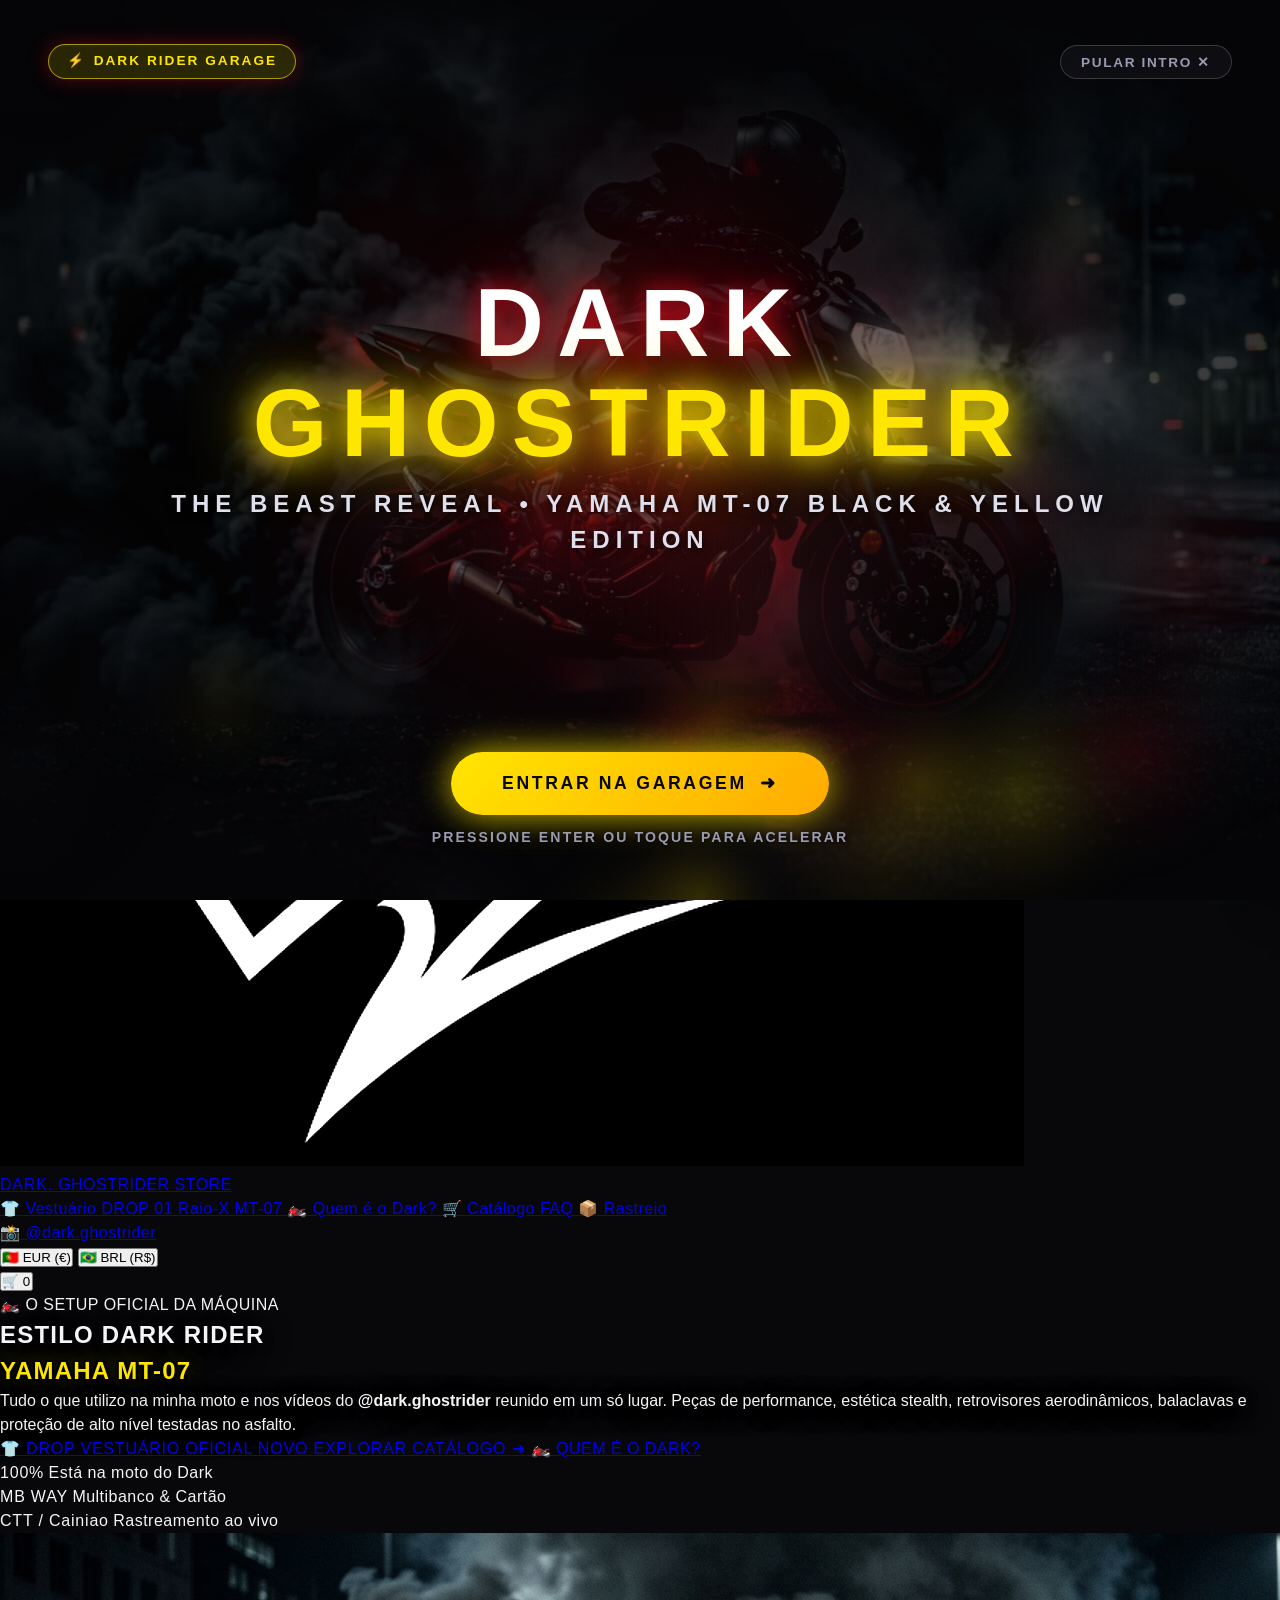
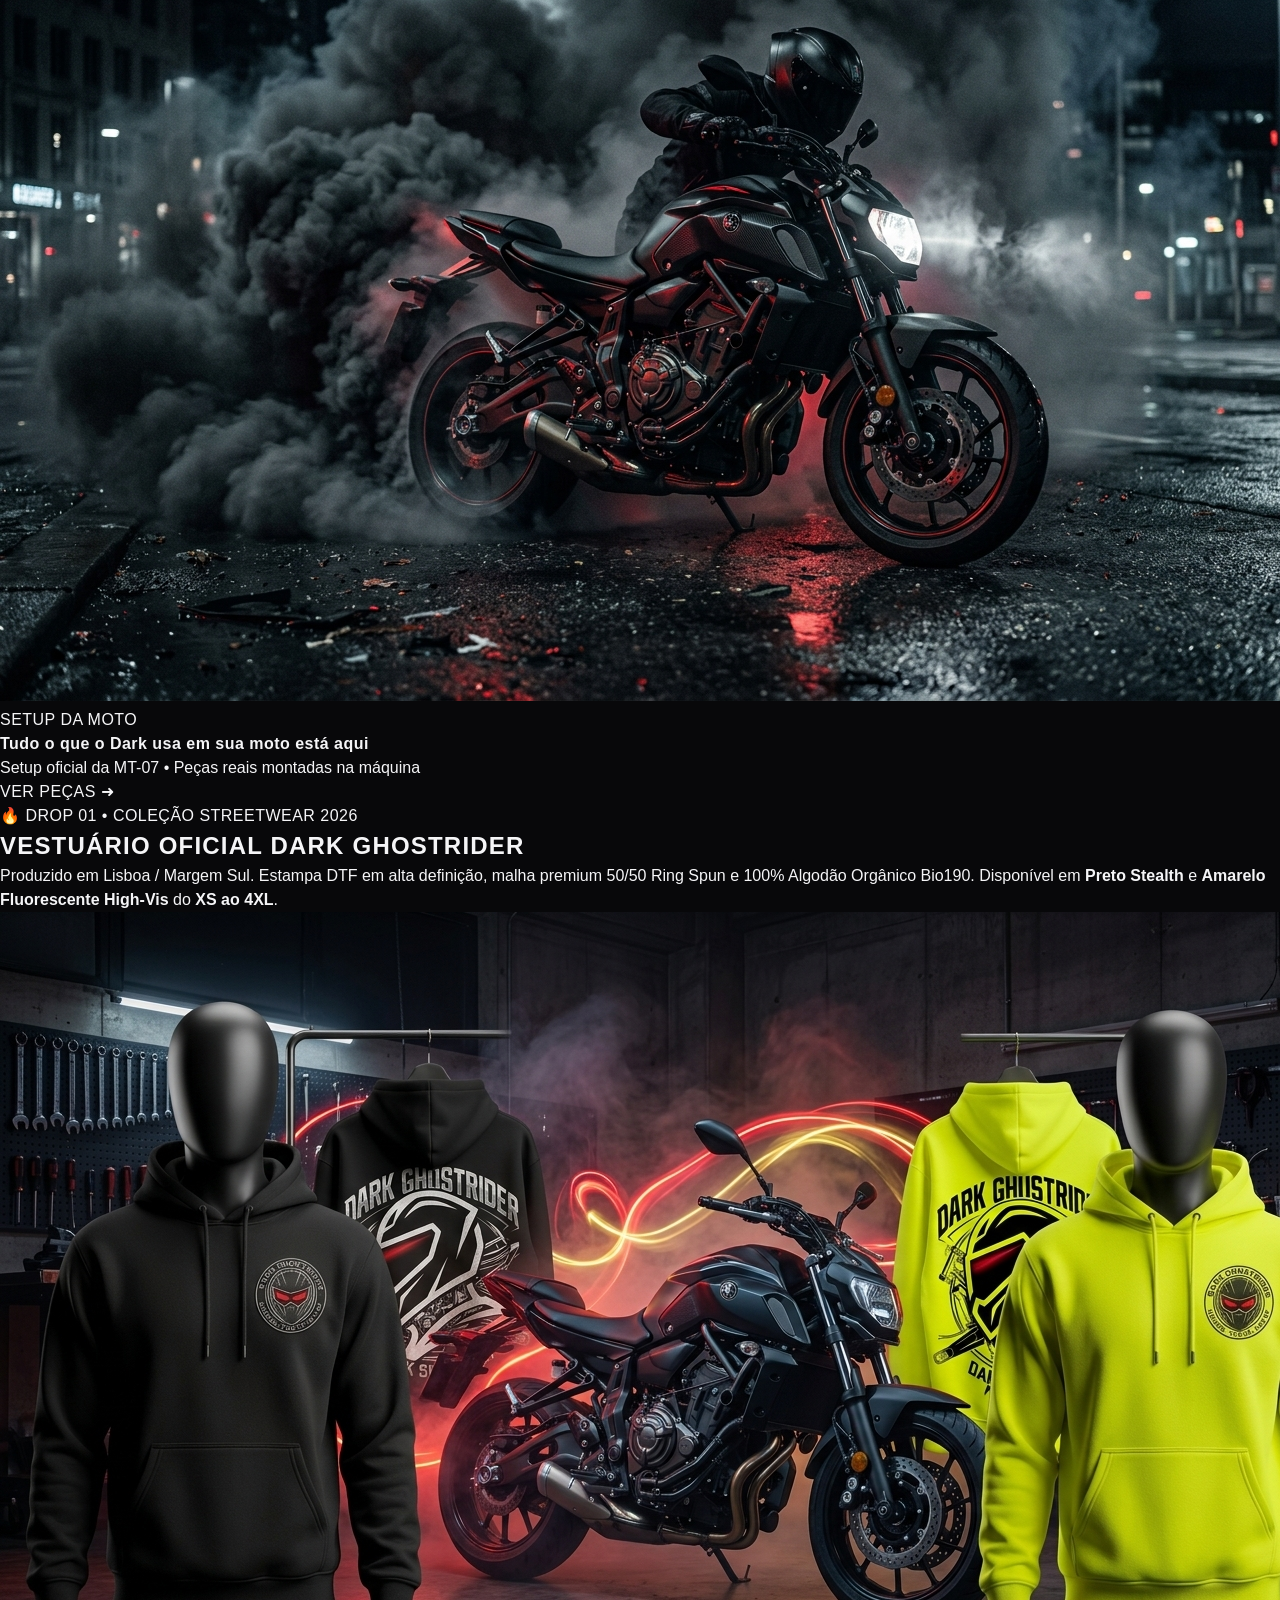
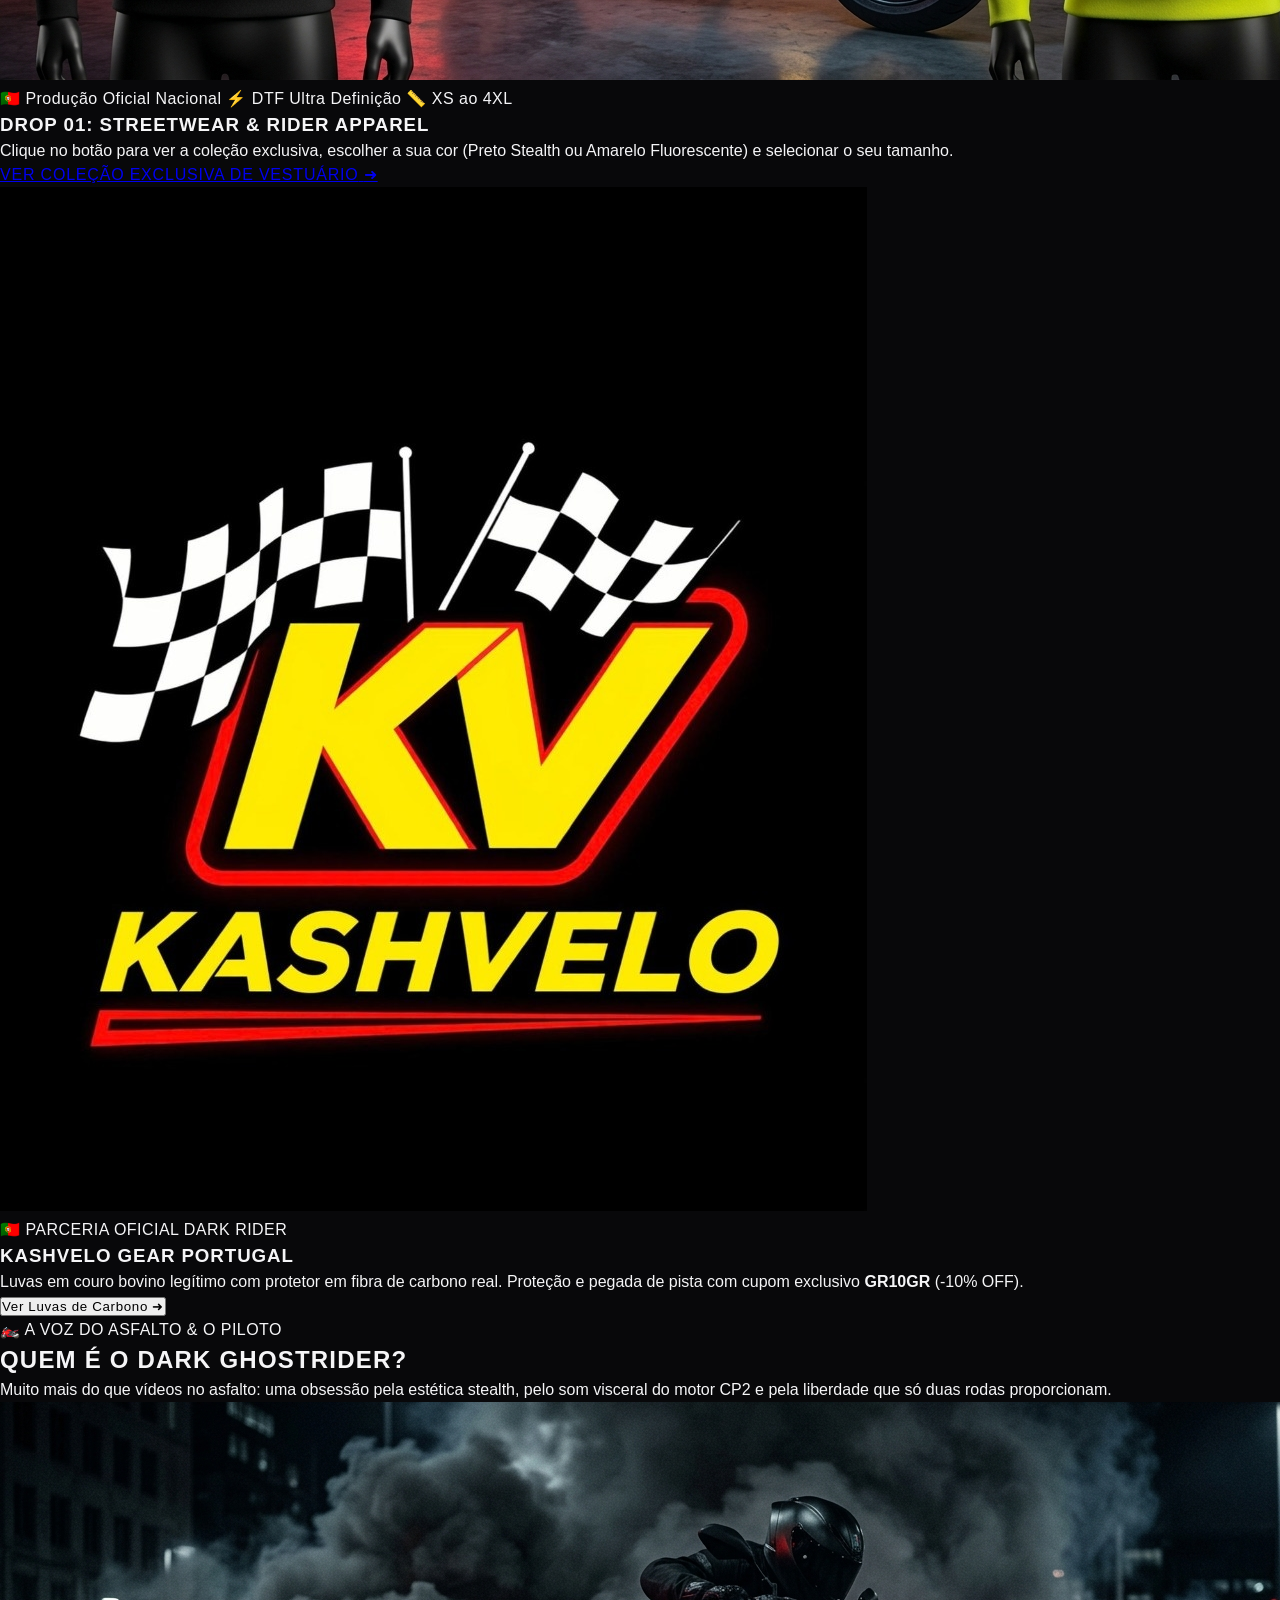
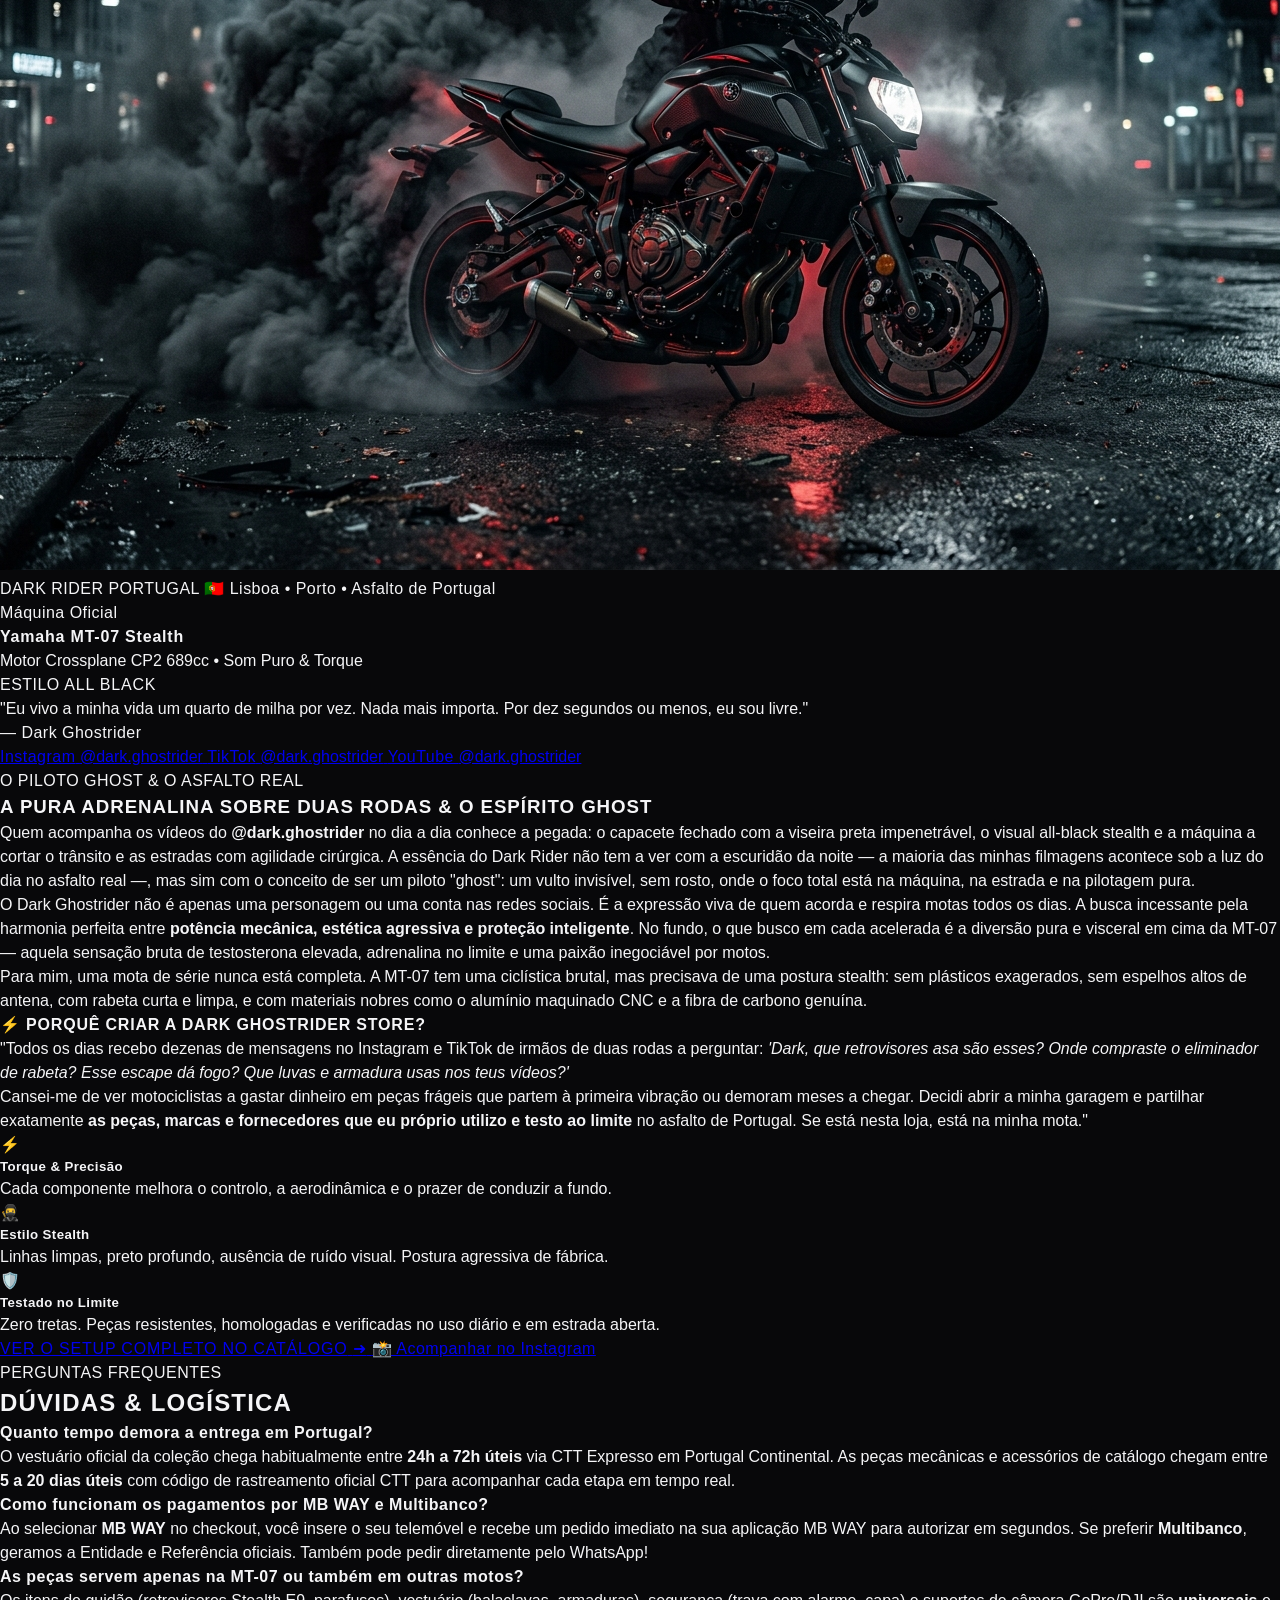
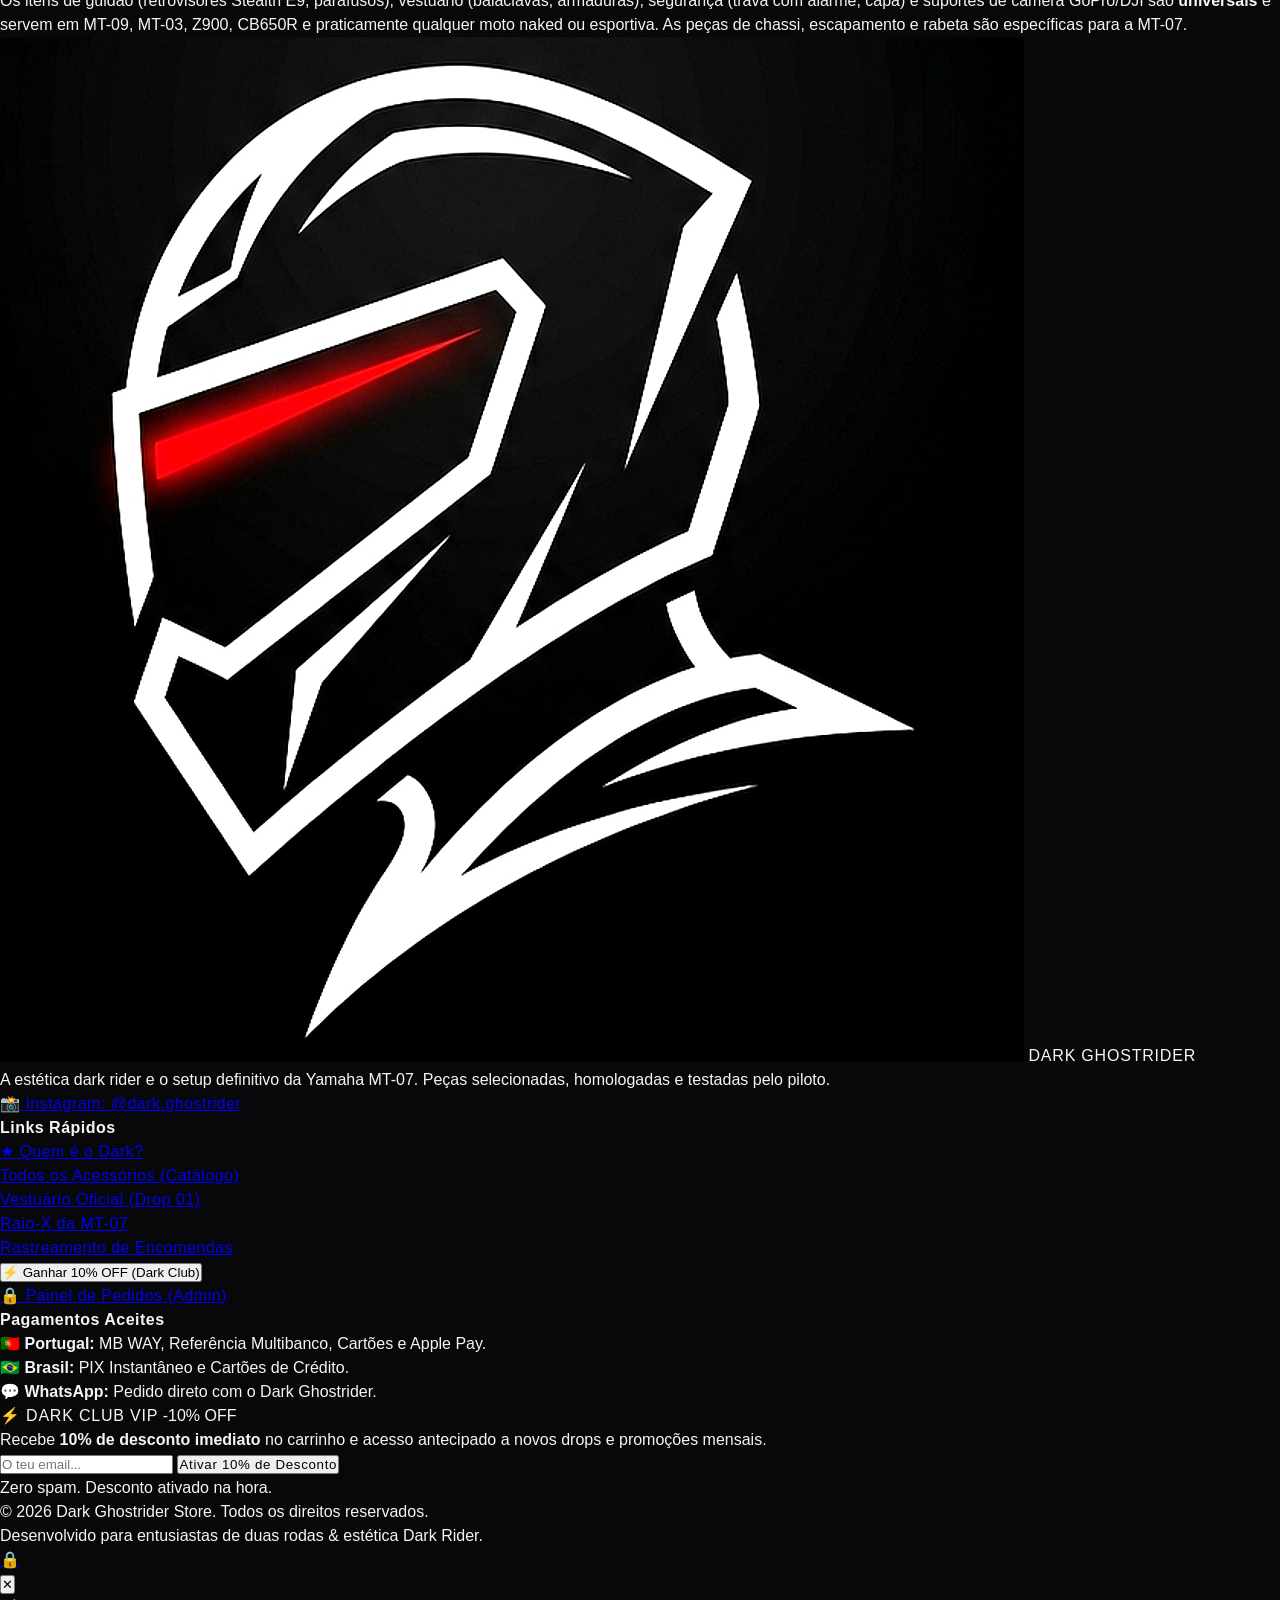
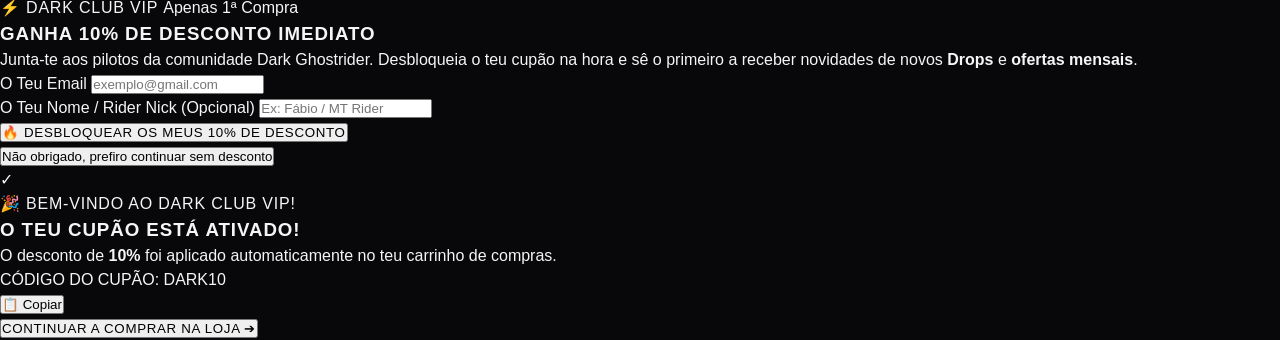
==== commit 1074c291: "feat: adicionar guia de medidas oficial das luvas Kashvelo, remover XXL e corrigir fluxo completo de" ====
--- a/index.html
+++ b/index.html
@@ -837,6 +837,29 @@
                 <span class="text-[10px] text-gray-400">Até 12x</span>
               </label>
             </div>
+          <!-- Optional Card Fields Drawer (reveals when Card is selected) -->
+          <div id="card-fields-box" class="hidden p-3.5 bg-[#0a0b12] border border-[#26283b] rounded-xl space-y-3">
+            <div class="flex items-center justify-between text-xs text-gray-400 font-sub pb-1 border-b border-white/5">
+              <span>🔒 PAGAMENTO COM CARTÃO (ENCRIPTADO 256-BIT)</span>
+              <div class="flex gap-1.5 items-center">
+                <span class="text-[10px] bg-white/10 px-1.5 py-0.5 rounded text-white font-bold">VISA</span>
+                <span class="text-[10px] bg-white/10 px-1.5 py-0.5 rounded text-white font-bold">MASTERCARD</span>
+              </div>
+            </div>
+            <div>
+              <label class="block text-[11px] font-sub text-gray-400 uppercase mb-1">Número do Cartão</label>
+              <input type="text" id="chk-card-num" placeholder="4532 •••• •••• 4242" maxlength="19" class="w-full bg-[#12131c] text-white border border-[#26283b] rounded p-2 text-xs font-mono outline-none focus:border-[#e61426]">
+            </div>
+            <div class="grid grid-cols-2 gap-3">
+              <div>
+                <label class="block text-[11px] font-sub text-gray-400 uppercase mb-1">Validade (MM/AA)</label>
+                <input type="text" id="chk-card-exp" placeholder="MM/AA" maxlength="5" class="w-full bg-[#12131c] text-white border border-[#26283b] rounded p-2 text-xs font-mono outline-none focus:border-[#e61426]">
+              </div>
+              <div>
+                <label class="block text-[11px] font-sub text-gray-400 uppercase mb-1">CVV / CVC</label>
+                <input type="text" id="chk-card-cvc" placeholder="123" maxlength="4" class="w-full bg-[#12131c] text-white border border-[#26283b] rounded p-2 text-xs font-mono outline-none focus:border-[#e61426]">
+              </div>
+            </div>
           </div>
 
           <!-- Total & Submit -->
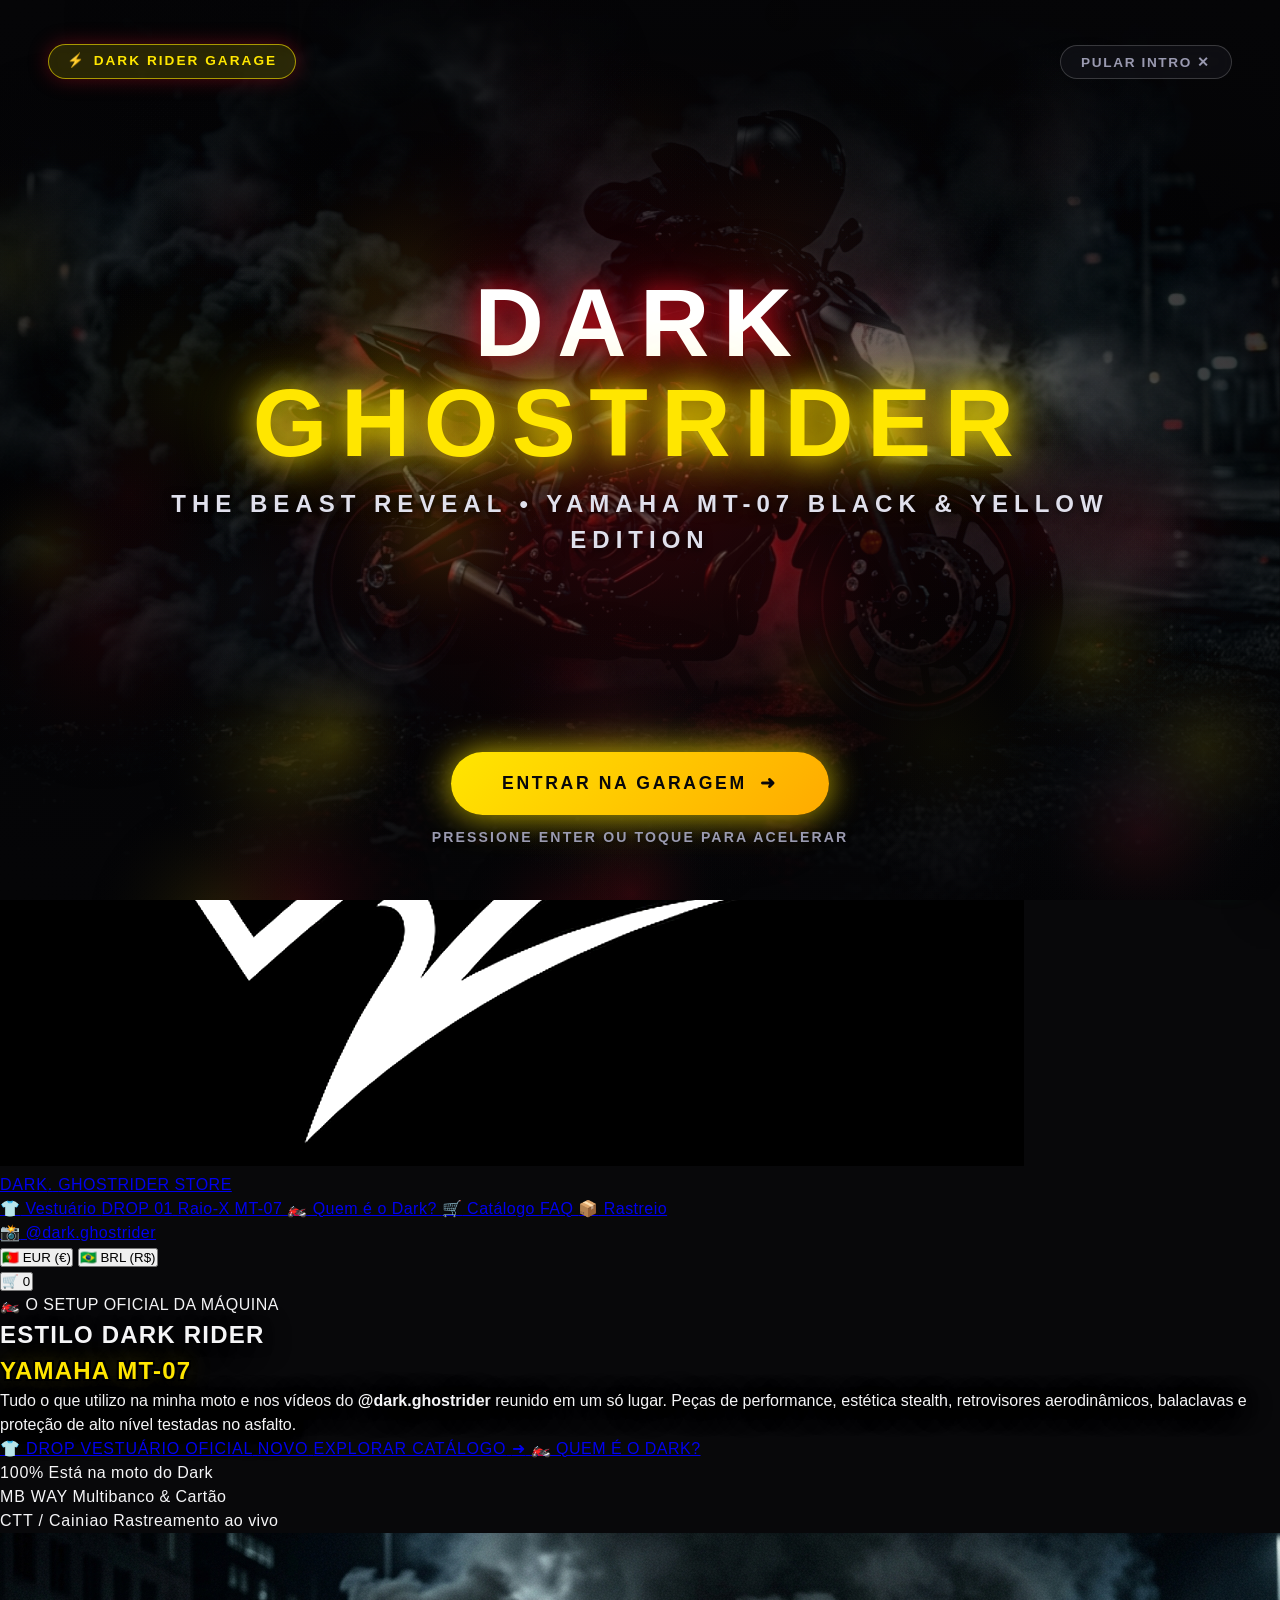
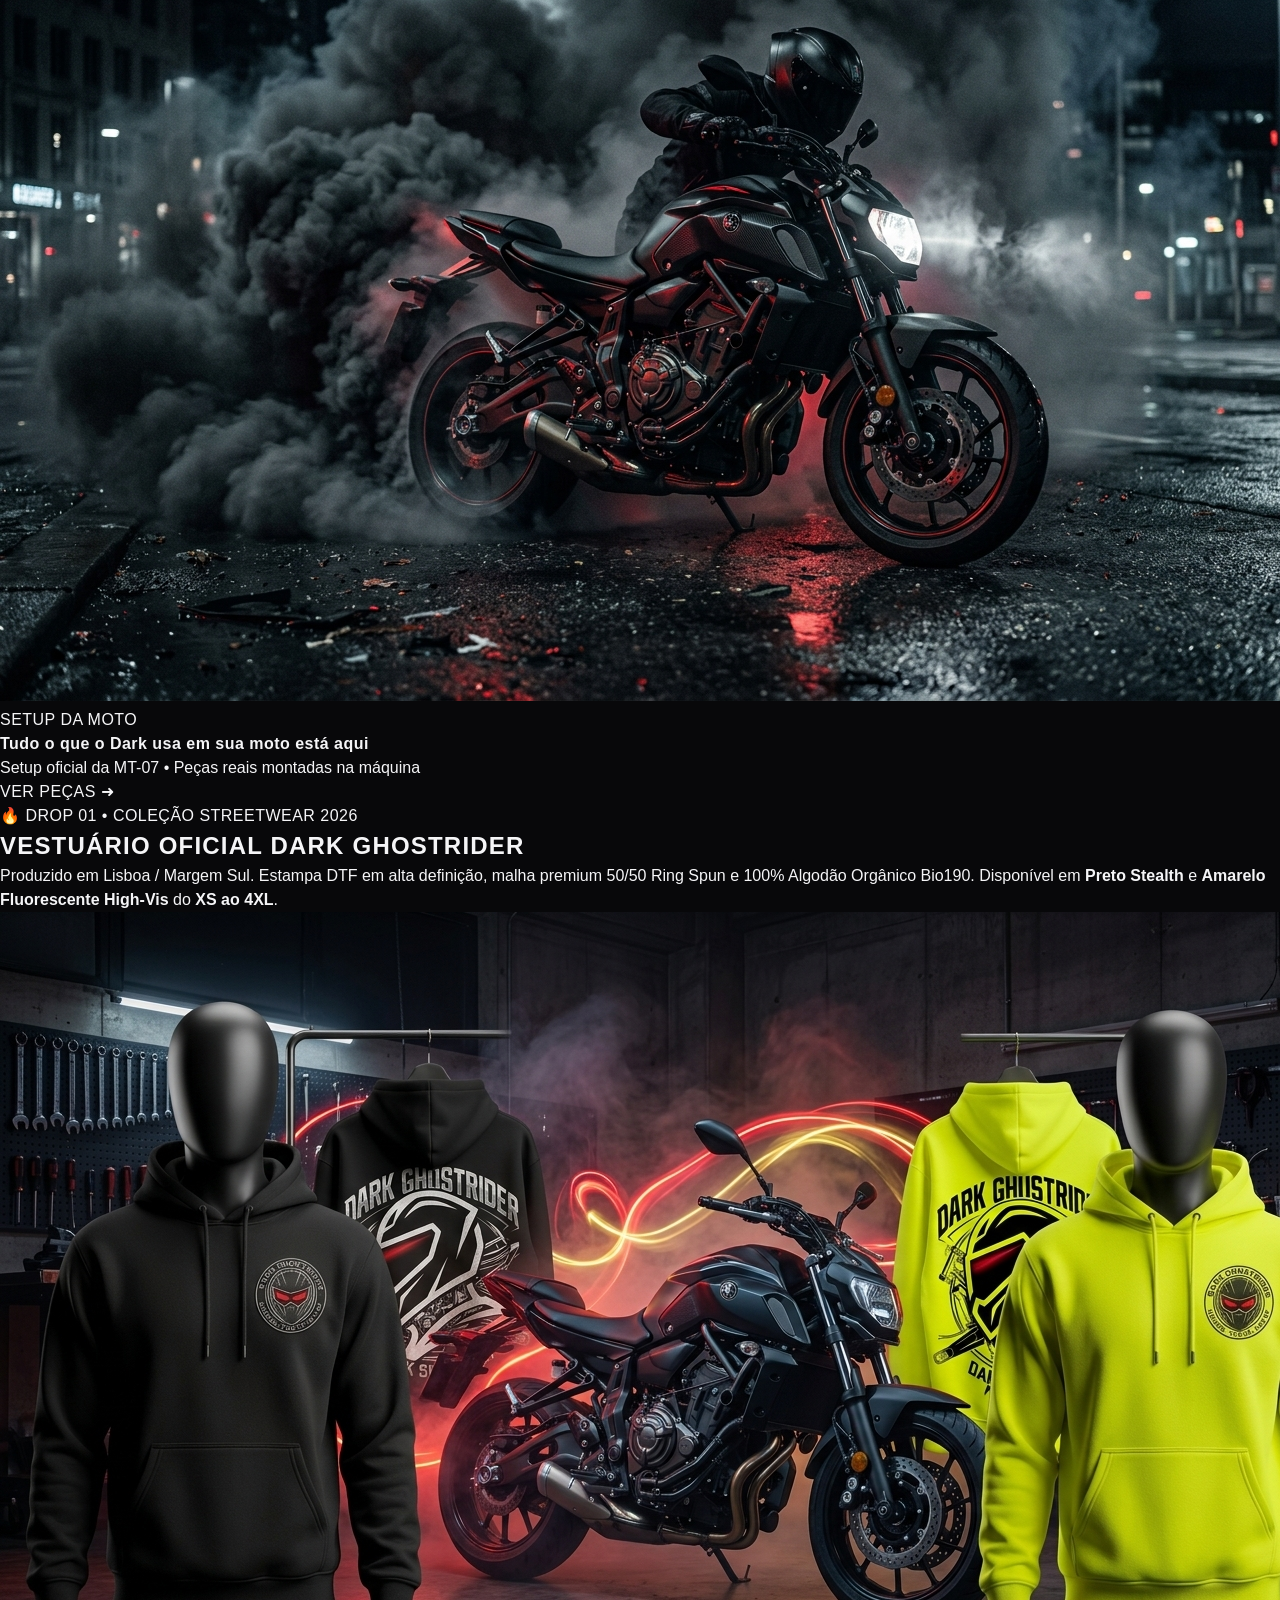
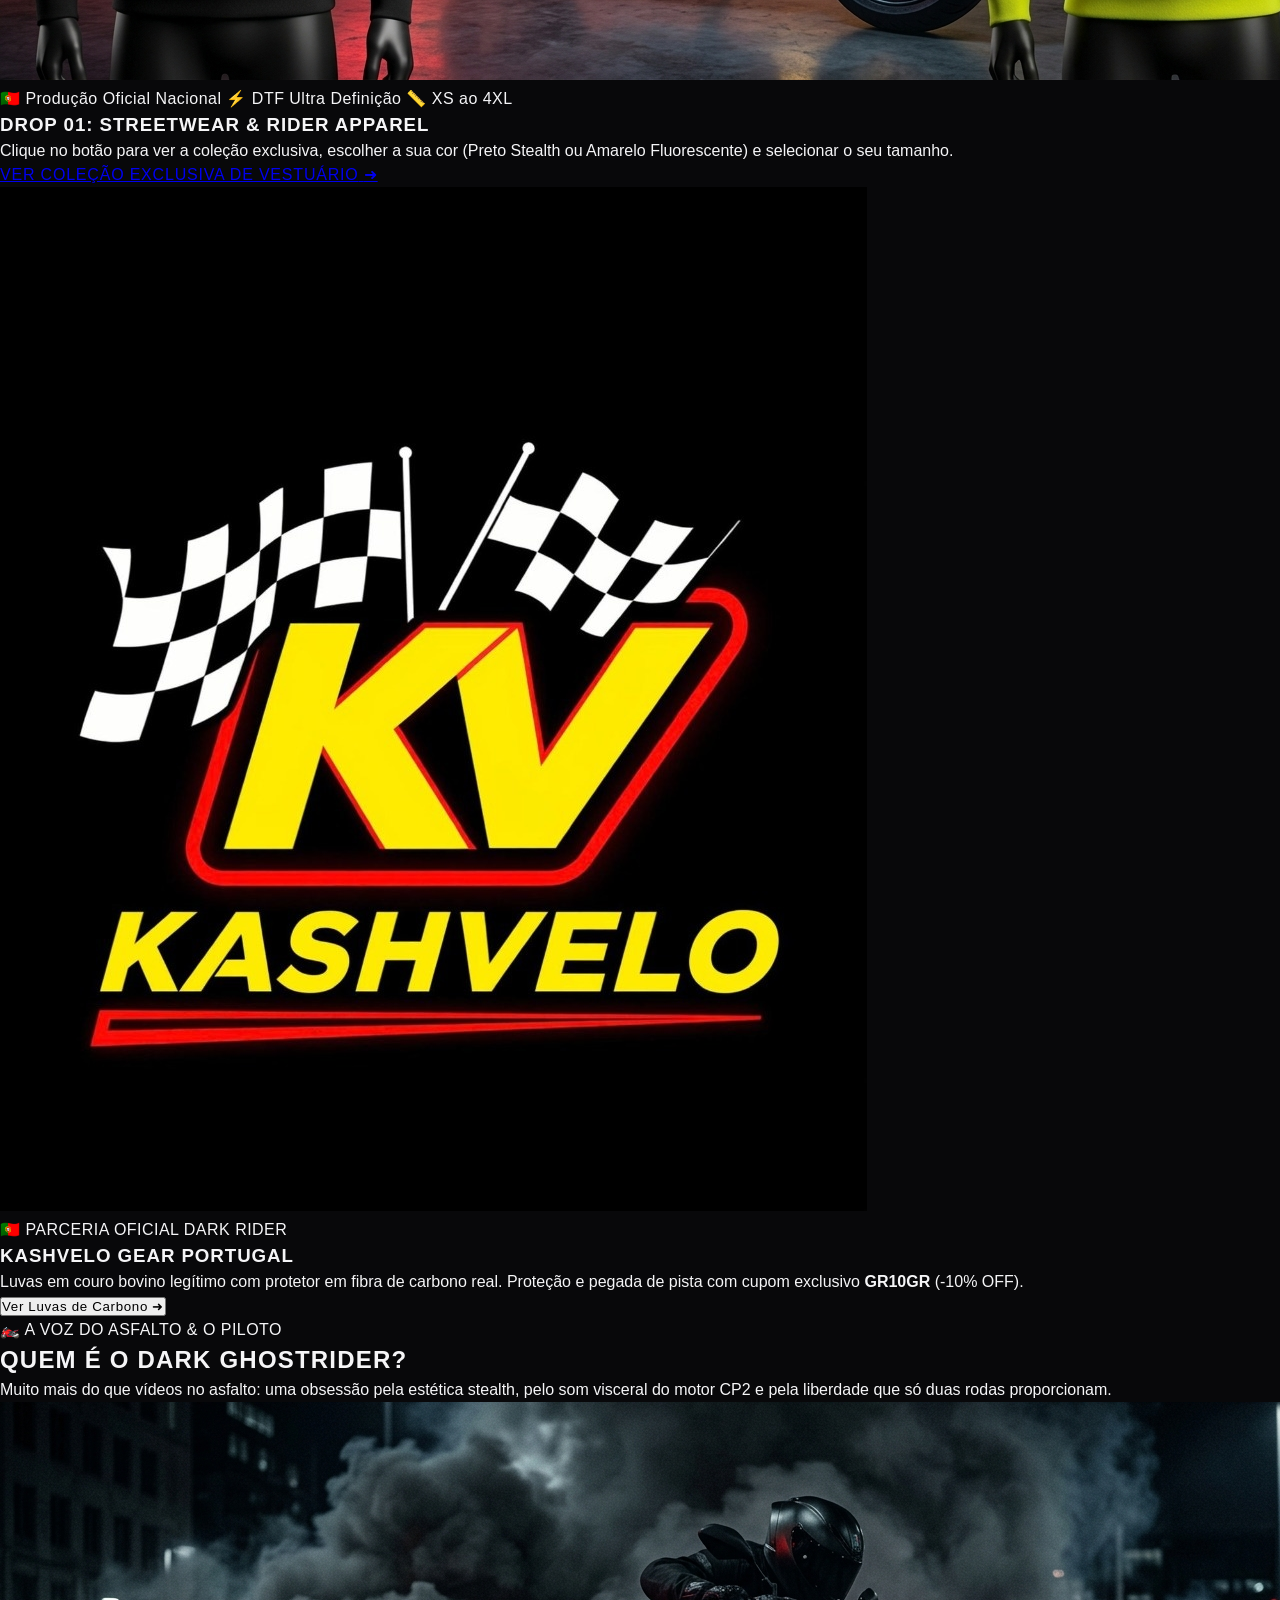
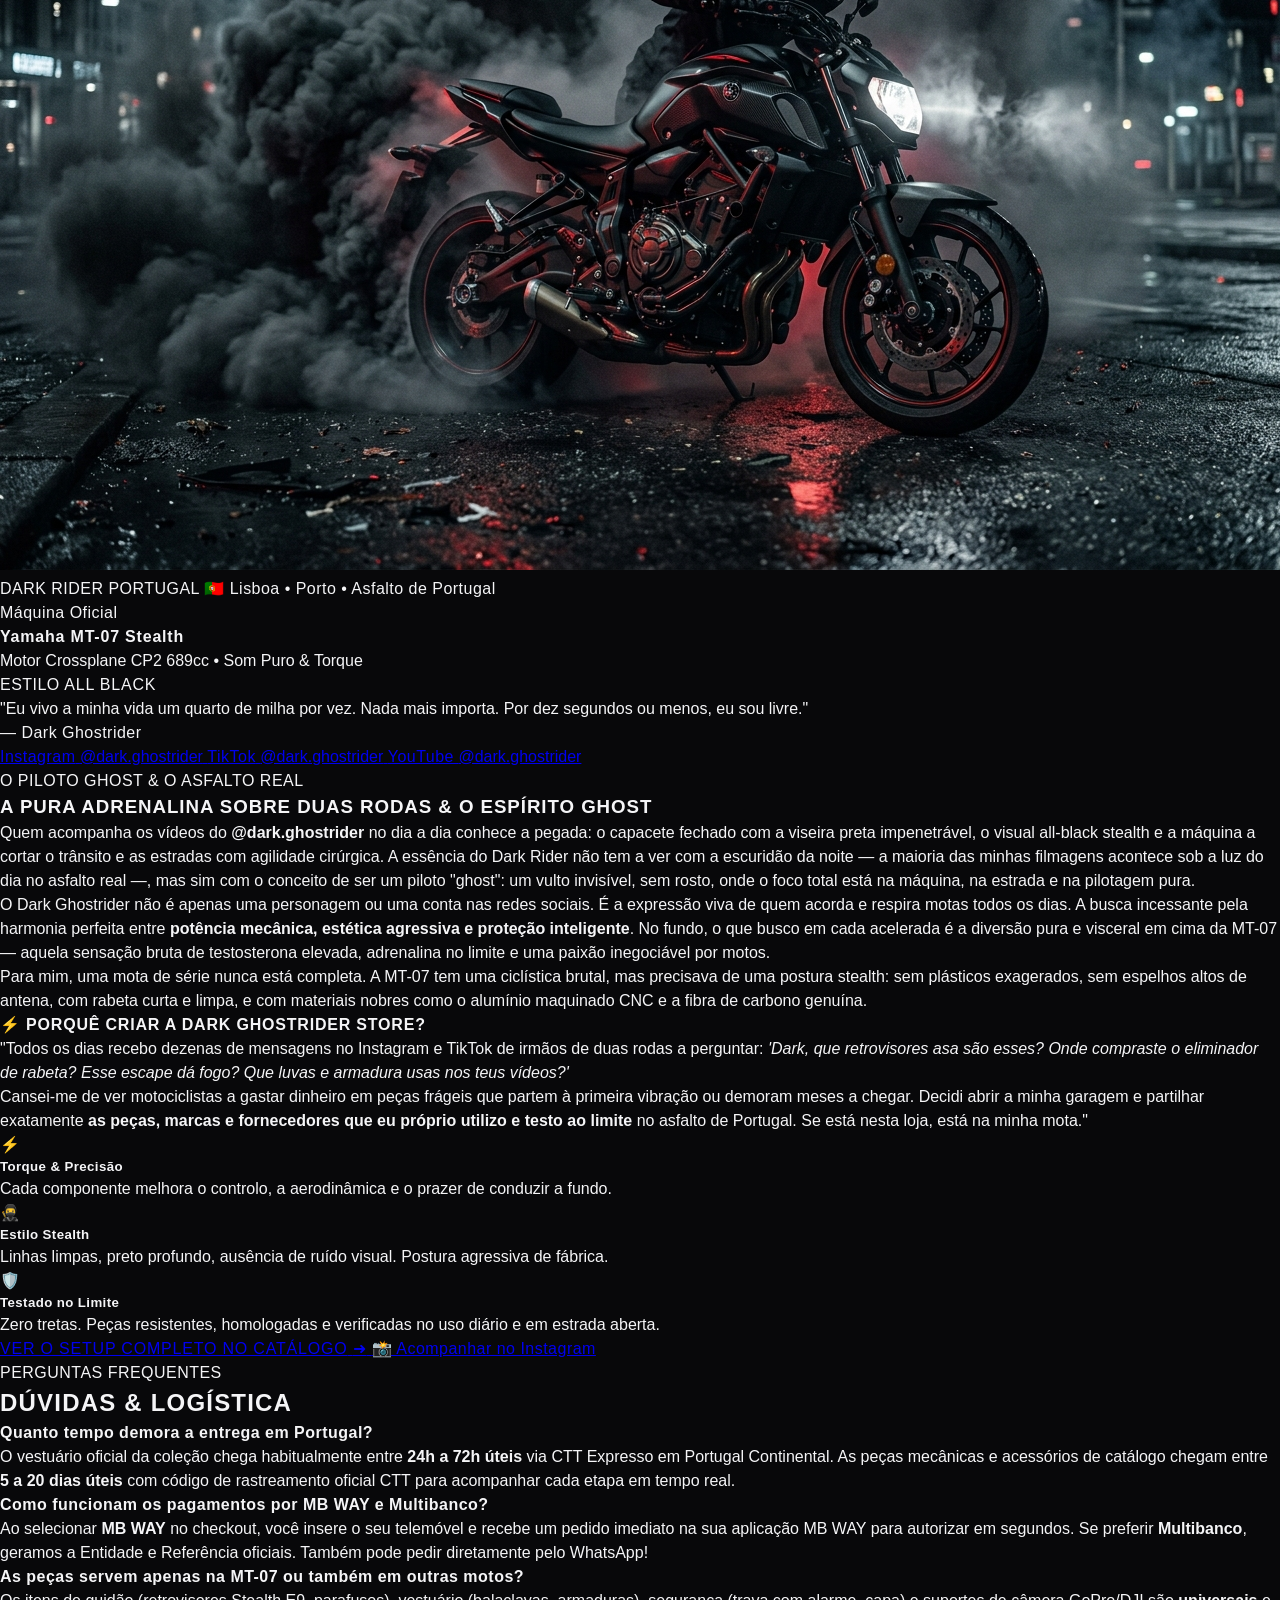
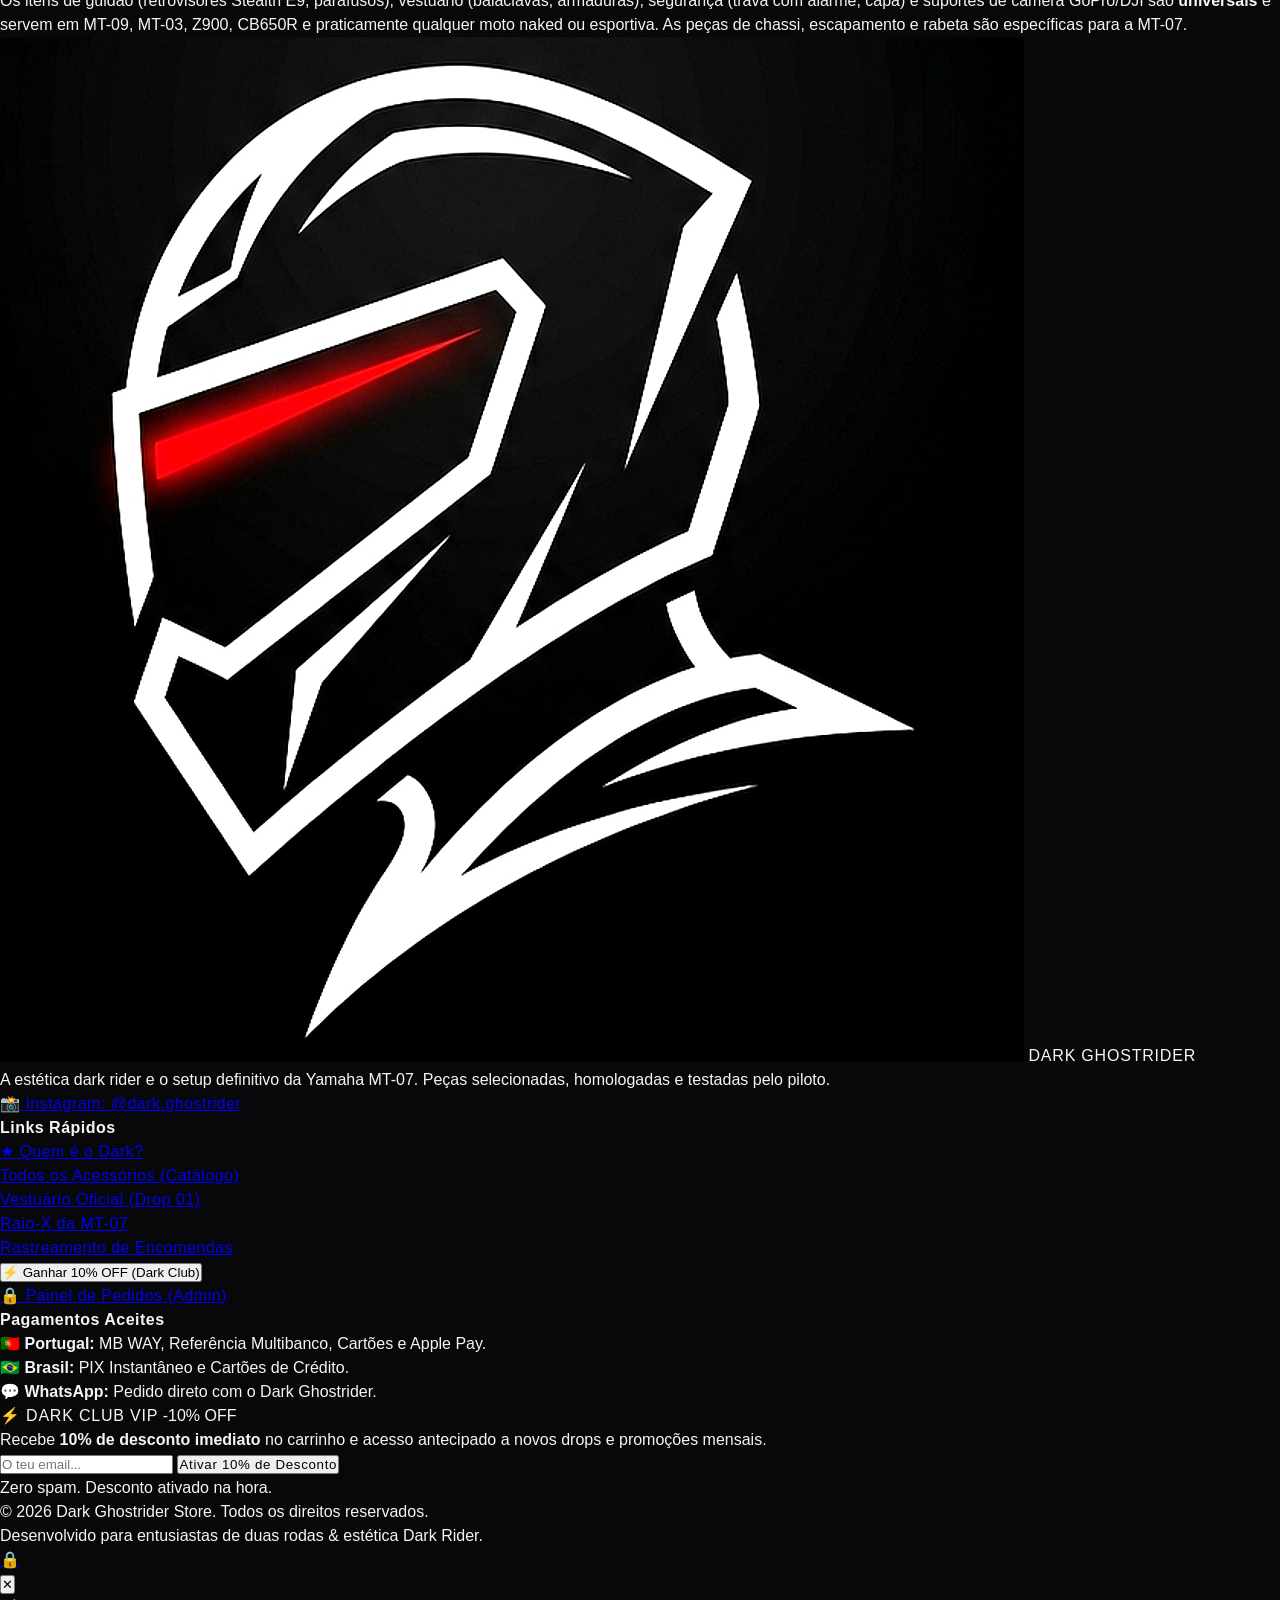
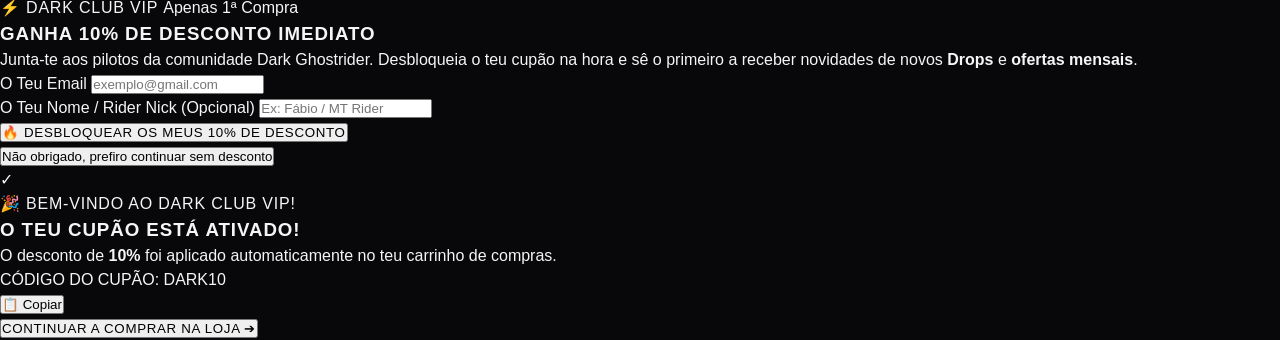
==== commit 9e613a66: "feat: integrar Stripe oficial para pagamentos com cartao de credito e 3D Secure" ====
--- a/index.html
+++ b/index.html
@@ -30,6 +30,8 @@
   <!-- Custom Dark Rider CSS -->
   <link rel="stylesheet" href="assets/css/style.css">
   <link rel="icon" type="image/jpeg" href="assets/images/logo.jpg">
+  <!-- Stripe.js Official CDN -->
+  <script src="https://js.stripe.com/v3/"></script>
 </head>
 <body class="bg-[#08080a] text-gray-100 antialiased selection:bg-[#e61426] selection:text-white">
 
@@ -837,28 +839,30 @@
                 <span class="text-[10px] text-gray-400">Até 12x</span>
               </label>
             </div>
-          <!-- Optional Card Fields Drawer (reveals when Card is selected) -->
+          <!-- Stripe Card Element Drawer (Official 256-bit Encrypted) -->
           <div id="card-fields-box" class="hidden p-3.5 bg-[#0a0b12] border border-[#26283b] rounded-xl space-y-3">
             <div class="flex items-center justify-between text-xs text-gray-400 font-sub pb-1 border-b border-white/5">
-              <span>🔒 PAGAMENTO COM CARTÃO (ENCRIPTADO 256-BIT)</span>
+              <span class="flex items-center gap-1.5 text-gray-300 font-bold">
+                <span>🔒 CARTÃO DE CRÉDITO • STRIPE OFICIAL</span>
+              </span>
               <div class="flex gap-1.5 items-center">
-                <span class="text-[10px] bg-white/10 px-1.5 py-0.5 rounded text-white font-bold">VISA</span>
-                <span class="text-[10px] bg-white/10 px-1.5 py-0.5 rounded text-white font-bold">MASTERCARD</span>
+                <span class="text-[9px] bg-white/10 px-1.5 py-0.5 rounded text-white font-bold">VISA</span>
+                <span class="text-[9px] bg-white/10 px-1.5 py-0.5 rounded text-white font-bold">MASTERCARD</span>
+                <span class="text-[9px] bg-white/10 px-1.5 py-0.5 rounded text-white font-bold">AMEX</span>
               </div>
             </div>
+            
             <div>
-              <label class="block text-[11px] font-sub text-gray-400 uppercase mb-1">Número do Cartão</label>
-              <input type="text" id="chk-card-num" placeholder="4532 •••• •••• 4242" maxlength="19" class="w-full bg-[#12131c] text-white border border-[#26283b] rounded p-2 text-xs font-mono outline-none focus:border-[#e61426]">
-            </div>
-            <div class="grid grid-cols-2 gap-3">
-              <div>
-                <label class="block text-[11px] font-sub text-gray-400 uppercase mb-1">Validade (MM/AA)</label>
-                <input type="text" id="chk-card-exp" placeholder="MM/AA" maxlength="5" class="w-full bg-[#12131c] text-white border border-[#26283b] rounded p-2 text-xs font-mono outline-none focus:border-[#e61426]">
+              <label class="block text-[11px] font-sub text-gray-400 uppercase mb-1.5">Dados do Cartão (Número, Validade e CVV)</label>
+              <div id="stripe-card-element" class="w-full bg-[#12131c] text-white border border-[#26283b] rounded-lg p-3 outline-none transition-colors">
+                <!-- Stripe.js mounts the Card Element here -->
               </div>
-              <div>
-                <label class="block text-[11px] font-sub text-gray-400 uppercase mb-1">CVV / CVC</label>
-                <input type="text" id="chk-card-cvc" placeholder="123" maxlength="4" class="w-full bg-[#12131c] text-white border border-[#26283b] rounded p-2 text-xs font-mono outline-none focus:border-[#e61426]">
-              </div>
+              <div id="stripe-card-errors" class="text-xs text-red-400 font-sub font-semibold mt-1.5 hidden flex items-center gap-1"></div>
+            </div>
+
+            <div class="text-[10px] text-gray-500 font-sub flex items-center justify-between pt-1">
+              <span class="flex items-center gap-1">⚡ Processado com encriptação 256-bit Stripe</span>
+              <span class="text-emerald-400 font-bold">🛡️ 3D Secure 2.0</span>
             </div>
           </div>
 
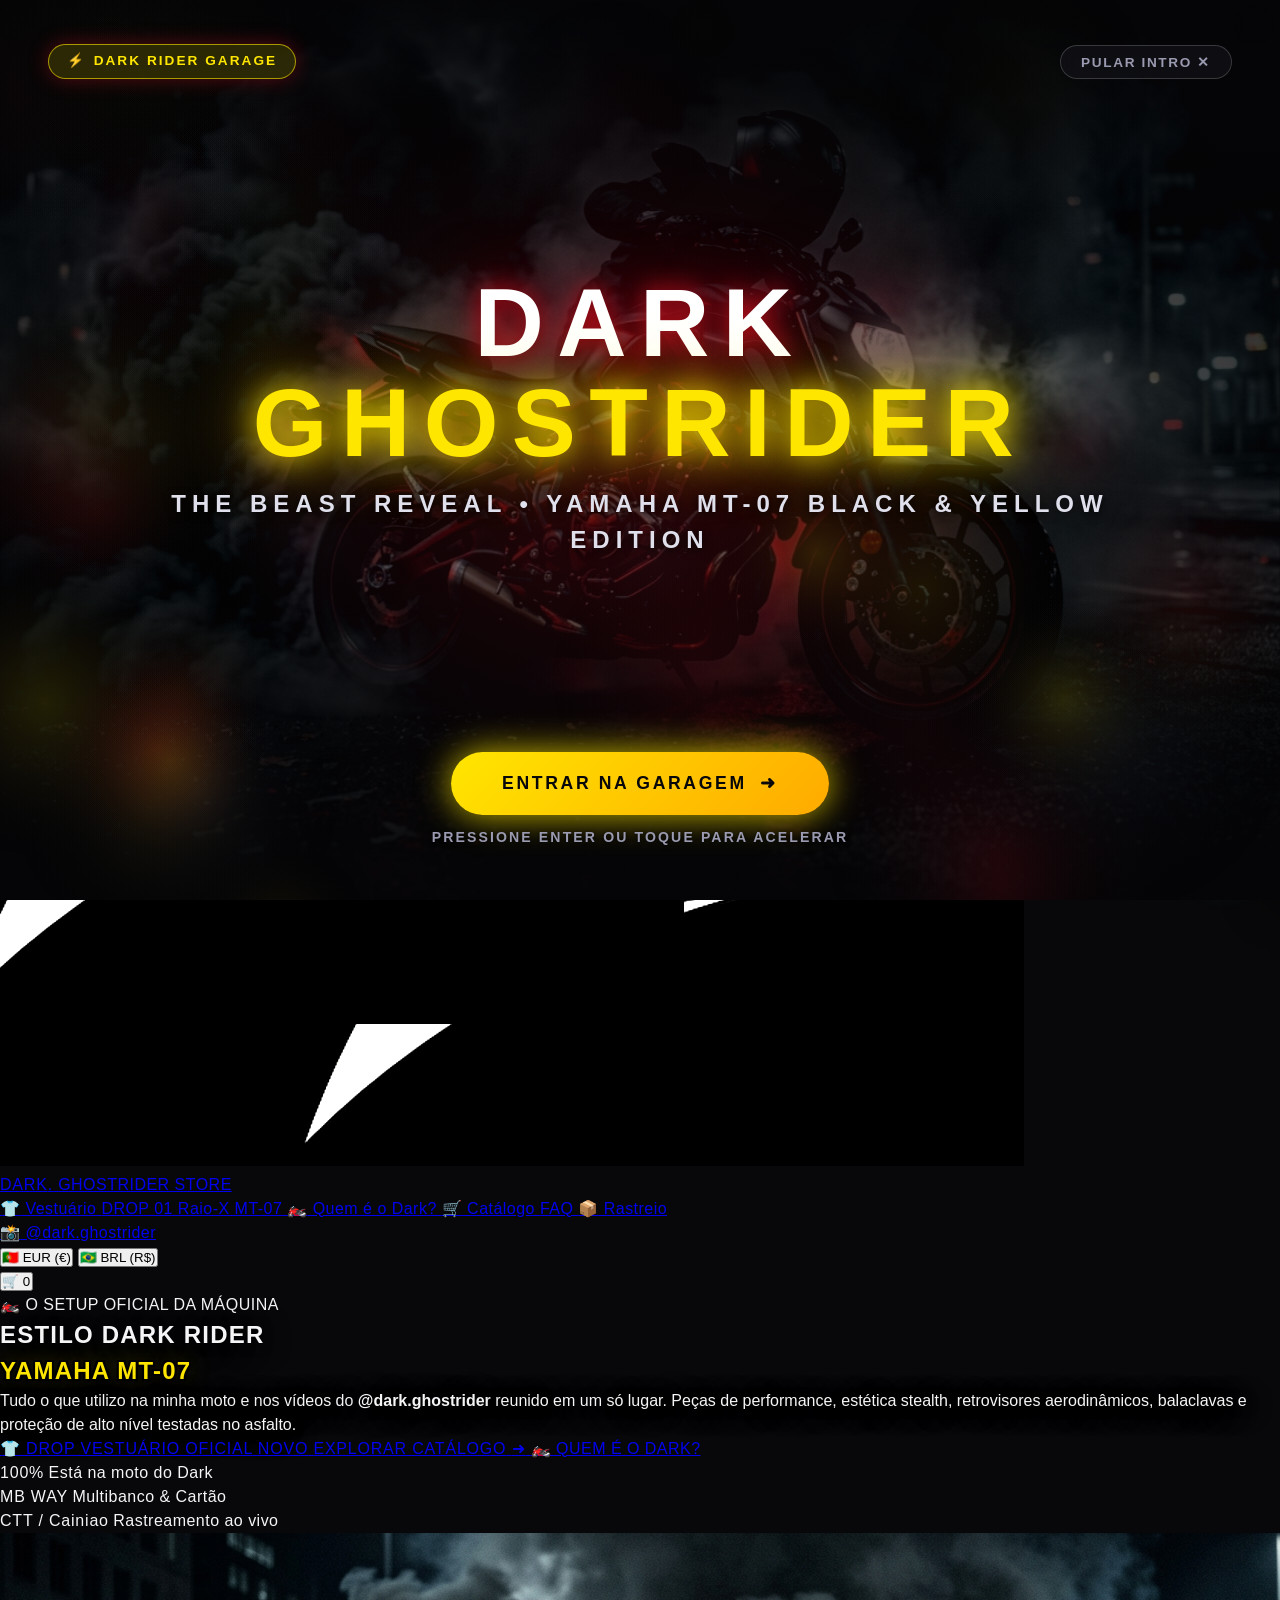
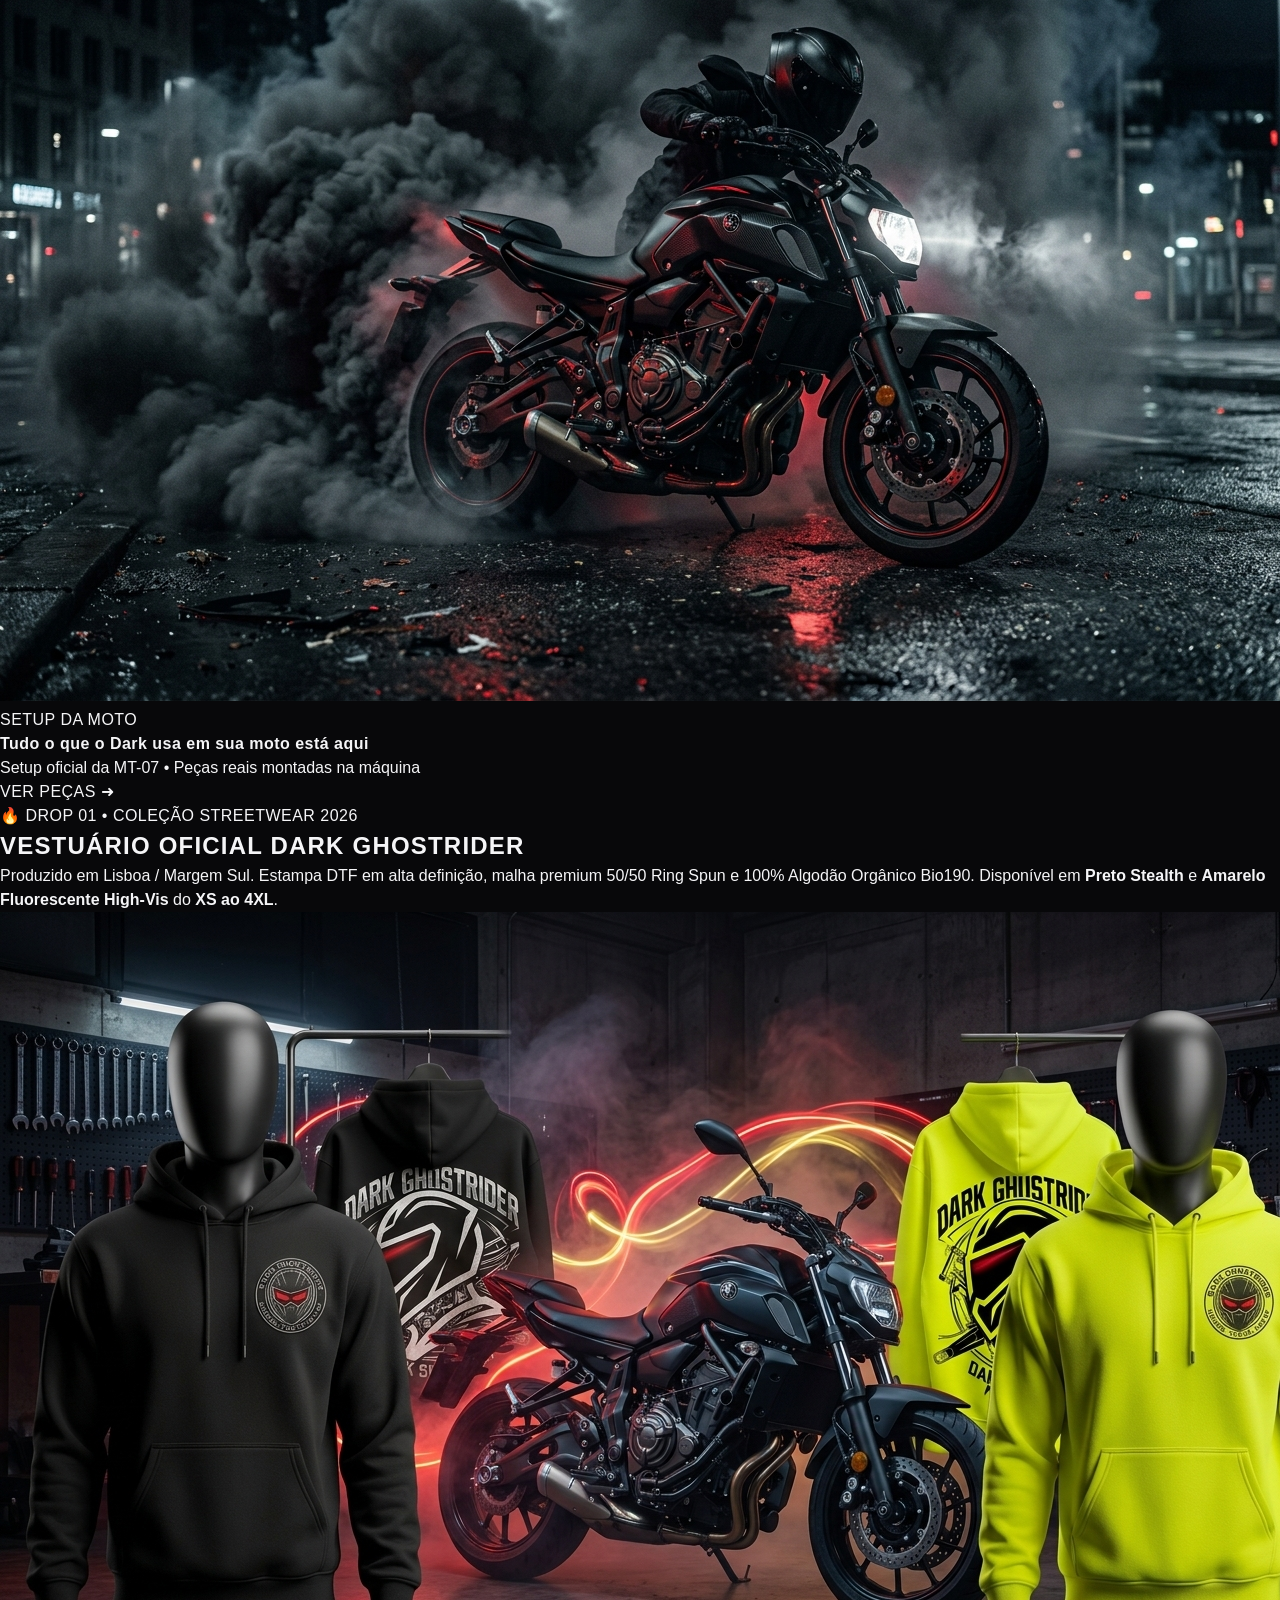
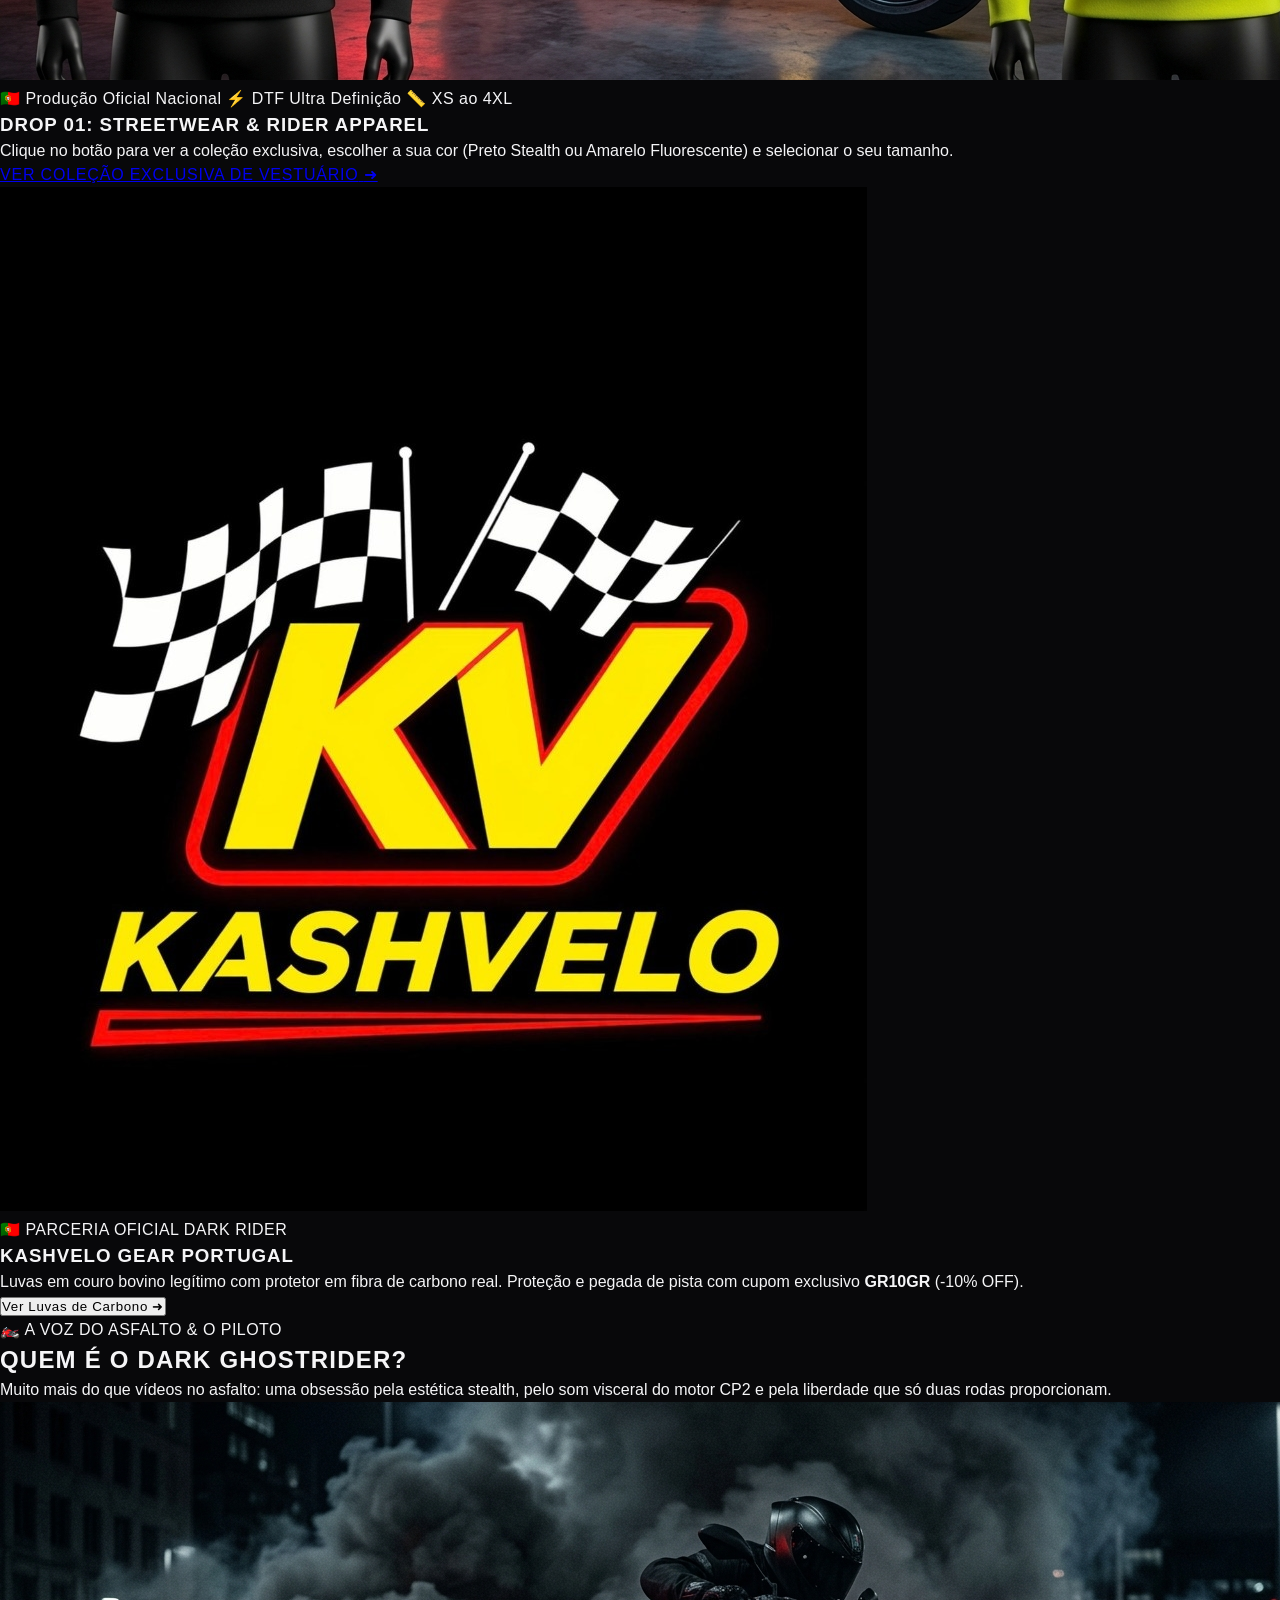
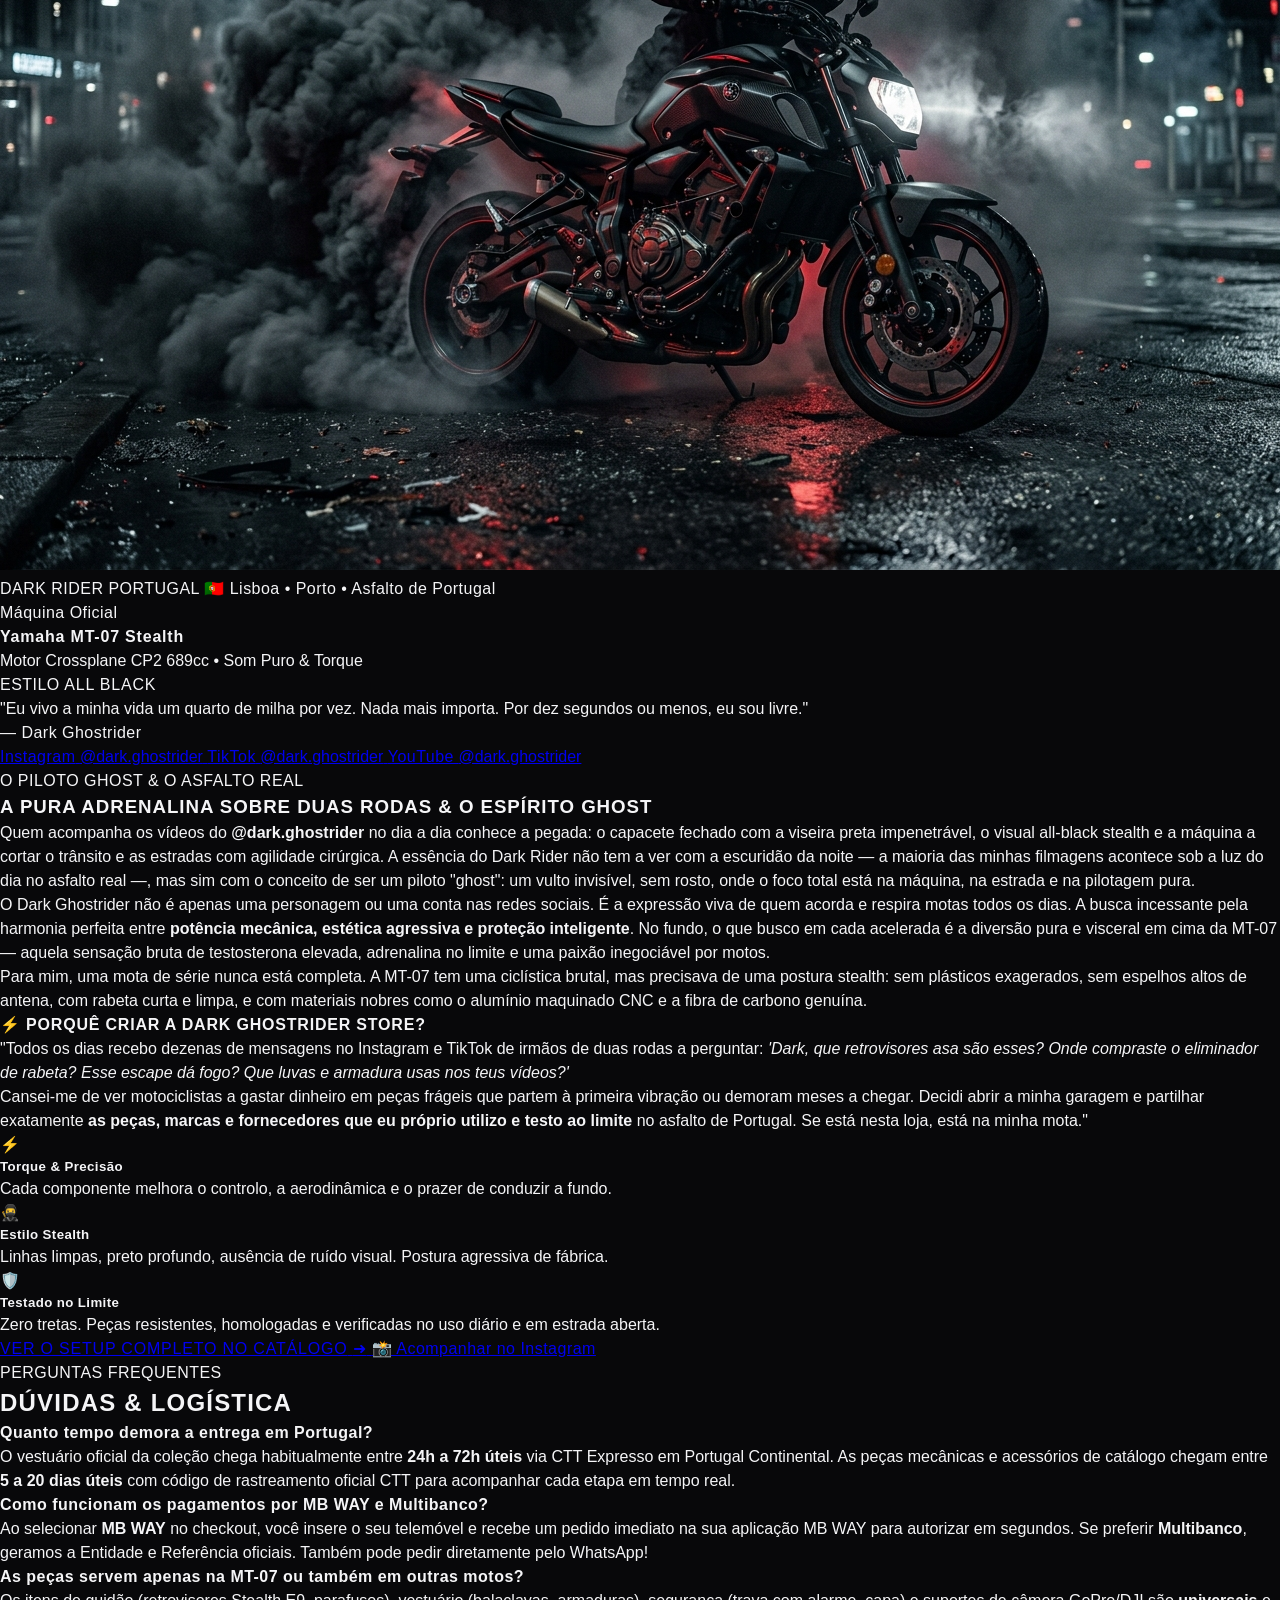
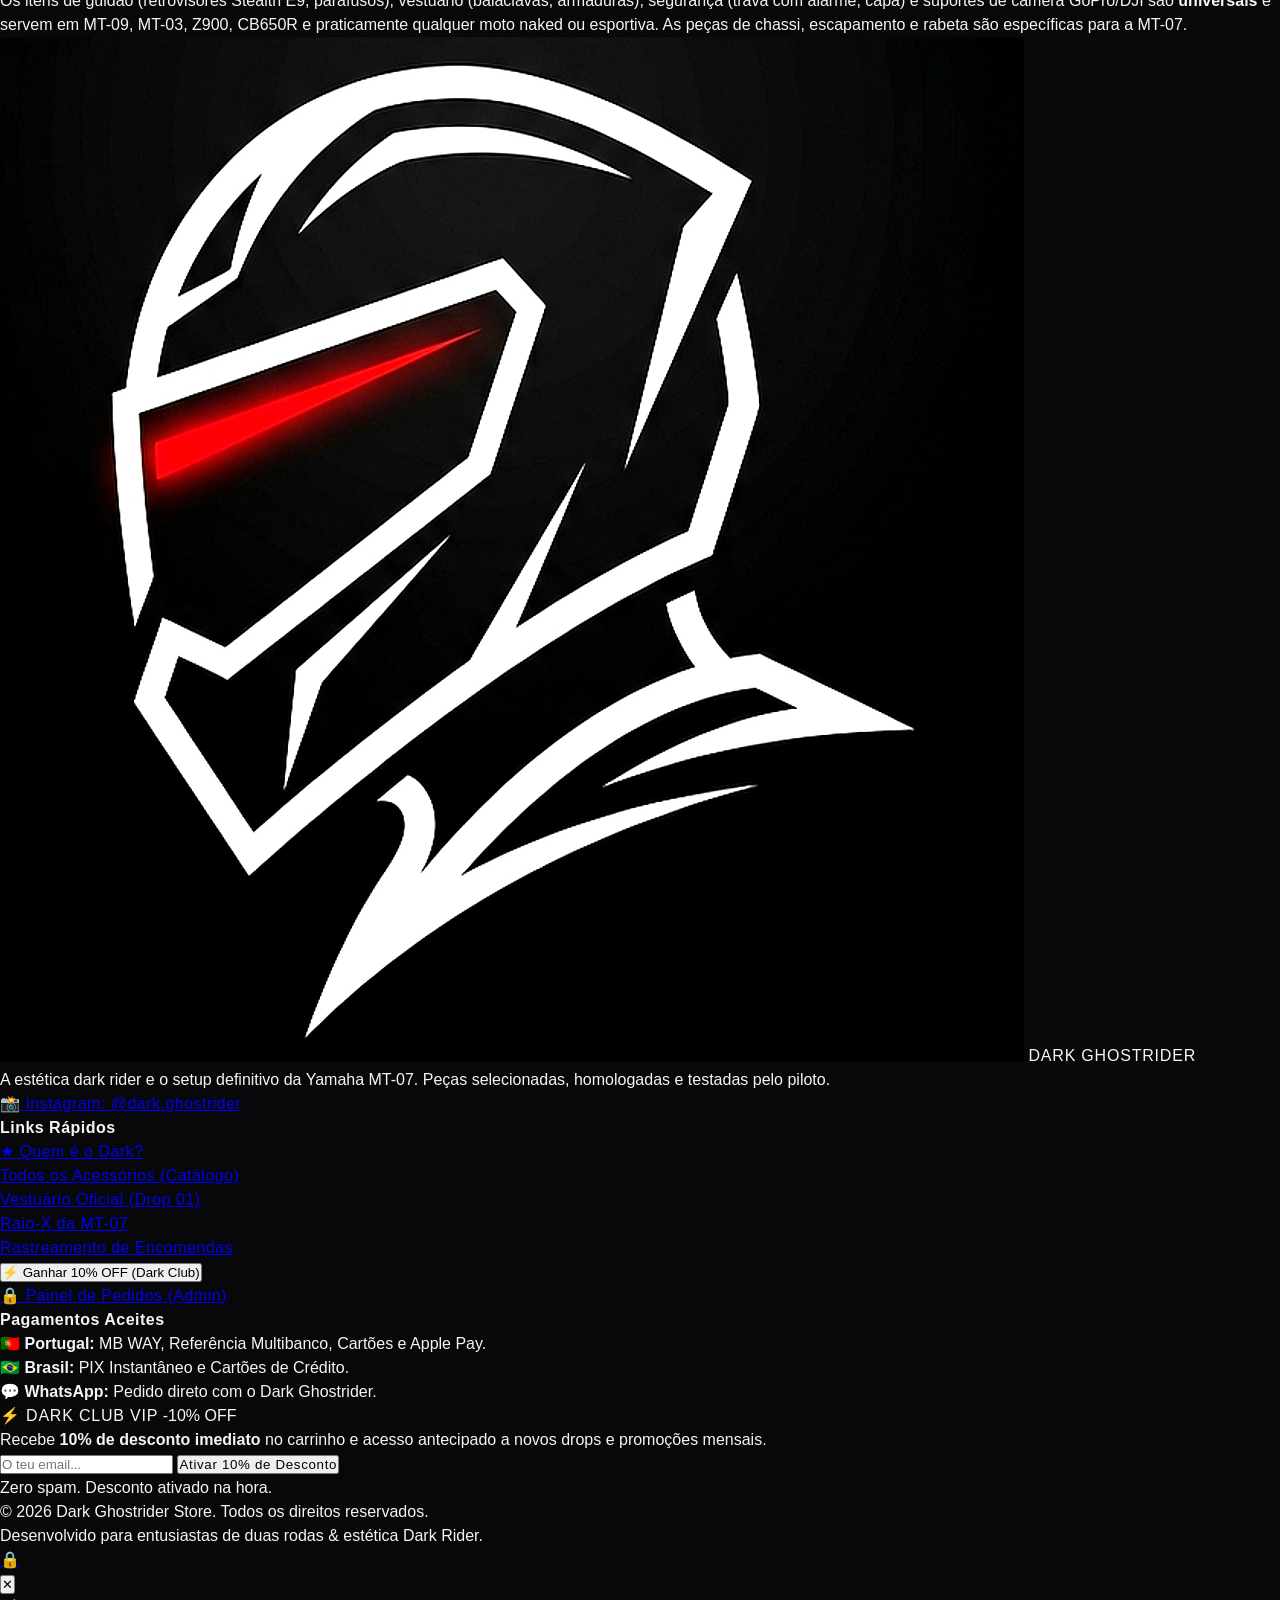
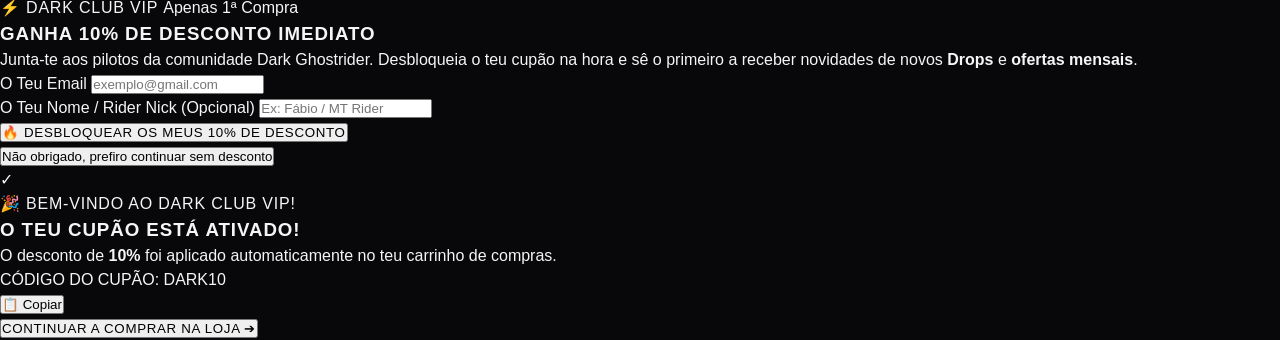
==== commit 954ad6e7: "feat: novo checkout estilo Motocard com Stripe Live, remocao de codigos falsos e despacho manual com" ====
--- a/index.html
+++ b/index.html
@@ -746,180 +746,304 @@
   <!-- ==========================================
        CHECKOUT MODAL (PORTUGAL & BRASIL)
        ========================================== -->
+  <!-- Checkout Modal (Motocard Style Experience) -->
   <div id="checkout-modal" class="modal-overlay">
-    <div class="modal-content relative p-6 sm:p-8">
-      
-      <button id="checkout-modal-close" class="absolute top-4 right-4 text-gray-400 hover:text-white text-xl bg-[#151620] w-8 h-8 rounded-full flex items-center justify-center border border-[#262838]">
+    <div class="modal-content relative p-4 sm:p-6 lg:p-8">
+      <button id="checkout-modal-close" onclick="Store.closeCheckoutModal()" class="absolute top-4 right-4 text-gray-400 hover:text-white text-xl bg-[#151620] w-8 h-8 rounded-full flex items-center justify-center border border-[#262838] cursor-pointer z-20">
         ✕
       </button>
 
-      <!-- Form Container -->
       <div id="checkout-form-container">
-        <div class="mb-6">
-          <span class="text-xs font-sub font-bold text-[#ff4d5a] uppercase tracking-widest block">CHECKOUT SEGURO</span>
-          <h3 class="font-heading font-black text-2xl text-white">FINALIZAR ENCOMENDA</h3>
-          <p class="text-xs text-gray-400 mt-1">Preencha os dados para entrega e selecione a forma de pagamento.</p>
-        </div>
-
-        <form onsubmit="Store.processCheckout(event)" class="space-y-4 font-body text-sm">
-          
-          <div class="grid sm:grid-cols-2 gap-3">
-            <div>
-              <label class="block text-xs font-sub font-bold text-gray-400 uppercase mb-1">Nome Completo *</label>
-              <input type="text" id="chk-name" required placeholder="Ex: Diogo Silva" class="w-full bg-[#12131c] text-white border border-[#26283b] rounded p-2.5 outline-none focus:border-[#e61426]">
+        <!-- Motocard Top Stepper -->
+        <div class="flex items-center justify-center gap-2 sm:gap-4 mb-6 pb-4 border-b border-[#222434] text-xs font-sub font-bold">
+          <div class="flex items-center gap-1.5 text-emerald-400">
+            <span class="w-6 h-6 rounded-full bg-emerald-500/20 border border-emerald-500/60 flex items-center justify-center text-xs">✓</span>
+            <span class="uppercase tracking-wider">1. Dados</span>
+          </div>
+          <span class="text-gray-600 font-mono">───</span>
+          <div class="flex items-center gap-1.5 text-emerald-400">
+            <span class="w-6 h-6 rounded-full bg-emerald-500/20 border border-emerald-500/60 flex items-center justify-center text-xs">✓</span>
+            <span class="uppercase tracking-wider">2. Envio</span>
+          </div>
+          <span class="text-gray-600 font-mono">───</span>
+          <div class="flex items-center gap-1.5 text-[#ffe600]">
+            <span class="w-6 h-6 rounded-full bg-yellow-500/20 border border-yellow-500 flex items-center justify-center text-xs animate-pulse">3</span>
+            <span class="uppercase tracking-wider font-extrabold">3. Pagamento</span>
+          </div>
+        </div>
+
+        <form onsubmit="Store.processCheckout(event)" class="font-body text-sm">
+          <div class="grid grid-cols-1 lg:grid-cols-12 gap-6 items-start">
+            
+            <!-- LEFT COLUMN: Payment Methods & Shipping Info (Motocard Style) -->
+            <div class="lg:col-span-7 space-y-4">
+              
+              <!-- Payment Methods Card -->
+              <div class="bg-[#0e0f17] border border-[#222434] rounded-2xl p-4 sm:p-5 shadow-xl">
+                <div class="flex items-center justify-between mb-4">
+                  <div>
+                    <h3 class="font-heading font-black text-lg text-white tracking-wide uppercase">Forma de Pagamento</h3>
+                    <p class="text-xs text-gray-400">Escolha o seu método de pagamento preferido.</p>
+                  </div>
+                  <span class="text-[11px] font-sub font-bold px-2.5 py-1 rounded-full bg-emerald-500/10 text-emerald-400 border border-emerald-500/30">
+                    🔒 100% Seguro
+                  </span>
+                </div>
+
+                <!-- Portugal Methods -->
+                <div id="payment-methods-pt" class="space-y-2.5">
+                  
+                  <!-- Option 1: Credit Card (Stripe) -->
+                  <label class="block p-3.5 bg-[#141520] border border-[#26283b] rounded-xl cursor-pointer hover:border-[#ffe600]/60 transition-all has-[:checked]:border-[#ffe600] has-[:checked]:bg-[#181928]">
+                    <div class="flex items-center justify-between">
+                      <div class="flex items-center gap-3">
+                        <input type="radio" name="pay-pt" value="card" checked onchange="Store.onPaymentMethodChange()" class="accent-[#ffe600] w-4 h-4">
+                        <span class="font-sub font-bold text-sm text-white">Cartão de Crédito / Débito</span>
+                      </div>
+                      <div class="flex items-center gap-1.5">
+                        <span class="text-[9px] bg-white/10 px-1.5 py-0.5 rounded text-white font-bold">VISA</span>
+                        <span class="text-[9px] bg-white/10 px-1.5 py-0.5 rounded text-white font-bold">MASTERCARD</span>
+                        <span class="text-[9px] bg-white/10 px-1.5 py-0.5 rounded text-white font-bold">AMEX</span>
+                      </div>
+                    </div>
+                  </label>
+
+                  <!-- Stripe Card Elements Drawer -->
+                  <div id="card-fields-box" class="p-3.5 bg-[#0a0b12] border border-[#26283b] rounded-xl space-y-3">
+                    <div class="flex items-center justify-between text-xs text-gray-400 font-sub pb-1 border-b border-white/5">
+                      <span class="flex items-center gap-1.5 text-gray-300 font-bold">
+                        <span>🔒 CARTÃO DE CRÉDITO • STRIPE OFICIAL</span>
+                      </span>
+                      <div class="flex gap-1.5 items-center">
+                        <span class="text-[9px] bg-emerald-500/20 text-emerald-400 px-1.5 py-0.5 rounded font-bold">LIVE ATIVO</span>
+                      </div>
+                    </div>
+                    
+                    <div>
+                      <label class="block text-[11px] font-sub text-gray-400 uppercase mb-1.5">Dados do Cartão (Número, Validade e CVV)</label>
+                      <div id="stripe-card-element" class="w-full bg-[#12131c] text-white border border-[#26283b] rounded-lg p-3 outline-none transition-colors">
+                        <!-- Stripe.js mounts here -->
+                      </div>
+                      <div id="stripe-card-errors" class="text-xs text-red-400 font-sub font-semibold mt-1.5 hidden flex items-center gap-1"></div>
+                    </div>
+
+                    <div class="text-[10px] text-gray-500 font-sub flex items-center justify-between pt-1">
+                      <span class="flex items-center gap-1">⚡ Processado com encriptação 256-bit Stripe</span>
+                      <span class="text-emerald-400 font-bold">🛡️ 3D Secure 2.0</span>
+                    </div>
+                  </div>
+
+                  <!-- Option 2: MB WAY -->
+                  <label class="block p-3.5 bg-[#141520] border border-[#26283b] rounded-xl cursor-pointer hover:border-[#ffe600]/60 transition-all has-[:checked]:border-[#ffe600] has-[:checked]:bg-[#181928]">
+                    <div class="flex items-center justify-between">
+                      <div class="flex items-center gap-3">
+                        <input type="radio" name="pay-pt" value="mbway" onchange="Store.onPaymentMethodChange()" class="accent-[#ffe600] w-4 h-4">
+                        <span class="font-sub font-bold text-sm text-white">MB WAY</span>
+                      </div>
+                      <span class="text-[10px] bg-red-950/60 text-red-300 border border-red-800/40 px-2 py-0.5 rounded font-sub font-bold">App Telemóvel</span>
+                    </div>
+                  </label>
+
+                  <!-- Option 3: Multibanco -->
+                  <label class="block p-3.5 bg-[#141520] border border-[#26283b] rounded-xl cursor-pointer hover:border-[#ffe600]/60 transition-all has-[:checked]:border-[#ffe600] has-[:checked]:bg-[#181928]">
+                    <div class="flex items-center justify-between">
+                      <div class="flex items-center gap-3">
+                        <input type="radio" name="pay-pt" value="multibanco" onchange="Store.onPaymentMethodChange()" class="accent-[#ffe600] w-4 h-4">
+                        <span class="font-sub font-bold text-sm text-white">Multibanco</span>
+                      </div>
+                      <span class="text-[10px] bg-blue-950/60 text-blue-300 border border-blue-800/40 px-2 py-0.5 rounded font-sub font-bold">Entidade / Ref (48h)</span>
+                    </div>
+                  </label>
+
+                  <!-- Option 4: Transferência Bancária -->
+                  <label class="block p-3.5 bg-[#141520] border border-[#26283b] rounded-xl cursor-pointer hover:border-[#ffe600]/60 transition-all has-[:checked]:border-[#ffe600] has-[:checked]:bg-[#181928]">
+                    <div class="flex items-center justify-between">
+                      <div class="flex items-center gap-3">
+                        <input type="radio" name="pay-pt" value="bank_transfer" onchange="Store.onPaymentMethodChange()" class="accent-[#ffe600] w-4 h-4">
+                        <span class="font-sub font-bold text-sm text-white">Transferência Bancária</span>
+                      </div>
+                      <span class="text-[10px] bg-white/10 text-gray-300 px-2 py-0.5 rounded font-sub font-bold">IBAN Direto</span>
+                    </div>
+                  </label>
+
+                </div>
+
+                <!-- Brazil Methods (se moeda BRL) -->
+                <div id="payment-methods-br" class="space-y-2.5 hidden">
+                  <label class="block p-3.5 bg-[#141520] border border-[#26283b] rounded-xl cursor-pointer hover:border-emerald-500 transition-all has-[:checked]:border-emerald-500 has-[:checked]:bg-emerald-950/20">
+                    <div class="flex items-center justify-between">
+                      <div class="flex items-center gap-3">
+                        <input type="radio" name="pay-br" value="pix" checked onchange="Store.onPaymentMethodChange()" class="accent-emerald-400 w-4 h-4">
+                        <span class="font-sub font-bold text-sm text-emerald-400">PIX Instantâneo</span>
+                      </div>
+                      <span class="text-[10px] bg-emerald-950/60 text-emerald-300 border border-emerald-800/40 px-2 py-0.5 rounded font-sub font-bold">QR Code / Copia & Cola</span>
+                    </div>
+                  </label>
+                  <label class="block p-3.5 bg-[#141520] border border-[#26283b] rounded-xl cursor-pointer hover:border-[#ffe600] transition-all has-[:checked]:border-[#ffe600] has-[:checked]:bg-[#181928]">
+                    <div class="flex items-center justify-between">
+                      <div class="flex items-center gap-3">
+                        <input type="radio" name="pay-br" value="card" onchange="Store.onPaymentMethodChange()" class="accent-[#ffe600] w-4 h-4">
+                        <span class="font-sub font-bold text-sm text-white">Cartão de Crédito Internacional</span>
+                      </div>
+                      <span class="text-[10px] bg-white/10 text-gray-300 px-2 py-0.5 rounded font-sub font-bold">Stripe</span>
+                    </div>
+                  </label>
+                </div>
+
+              </div>
+
+              <!-- Shipping & Billing Details Card (Motocard Style) -->
+              <div class="bg-[#0e0f17] border border-[#222434] rounded-2xl p-4 sm:p-5 shadow-xl">
+                <div class="flex items-center justify-between mb-3 pb-2 border-b border-white/5">
+                  <h4 class="font-heading font-black text-sm text-white uppercase tracking-wider flex items-center gap-2">
+                    <span>📍</span> Endereço de Envio & Faturação
+                  </h4>
+                  <span class="text-[10px] text-gray-400 font-sub">Dados para fatura e CTT</span>
+                </div>
+
+                <div class="grid sm:grid-cols-2 gap-3">
+                  <div>
+                    <label class="block text-xs font-sub font-bold text-gray-400 uppercase mb-1">Nome Completo *</label>
+                    <input type="text" id="chk-name" required placeholder="Ex: Diogo Silva" class="w-full bg-[#141520] text-white border border-[#26283b] rounded-xl p-2.5 text-xs outline-none focus:border-[#ffe600]">
+                  </div>
+                  <div>
+                    <label class="block text-xs font-sub font-bold text-gray-400 uppercase mb-1">Telemóvel / WhatsApp *</label>
+                    <input type="tel" id="chk-phone" required placeholder="+351 912 345 678" class="w-full bg-[#141520] text-white border border-[#26283b] rounded-xl p-2.5 text-xs outline-none focus:border-[#ffe600]">
+                  </div>
+                </div>
+
+                <div class="mt-3">
+                  <label class="block text-xs font-sub font-bold text-gray-400 uppercase mb-1">Email para Envio do Rastreio *</label>
+                  <input type="email" id="chk-email" required placeholder="seu.email@exemplo.com" class="w-full bg-[#141520] text-white border border-[#26283b] rounded-xl p-2.5 text-xs outline-none focus:border-[#ffe600]">
+                </div>
+
+                <div class="mt-3">
+                  <label class="block text-xs font-sub font-bold text-gray-400 uppercase mb-1">Morada de Entrega (Rua, Número, Andar) *</label>
+                  <input type="text" id="chk-address" required placeholder="Ex: Rua Celestino Alves, 12, 2º Dto" class="w-full bg-[#141520] text-white border border-[#26283b] rounded-xl p-2.5 text-xs outline-none focus:border-[#ffe600]">
+                </div>
+
+                <div class="grid grid-cols-2 gap-3 mt-3">
+                  <div>
+                    <label class="block text-xs font-sub font-bold text-gray-400 uppercase mb-1">Código Postal *</label>
+                    <input type="text" id="chk-postal" required placeholder="1250-140" class="w-full bg-[#141520] text-white border border-[#26283b] rounded-xl p-2.5 text-xs outline-none focus:border-[#ffe600]">
+                  </div>
+                  <div>
+                    <label class="block text-xs font-sub font-bold text-gray-400 uppercase mb-1">Cidade / Distrito *</label>
+                    <input type="text" id="chk-city" required placeholder="Lisboa / Setúbal" class="w-full bg-[#141520] text-white border border-[#26283b] rounded-xl p-2.5 text-xs outline-none focus:border-[#ffe600]">
+                  </div>
+                </div>
+              </div>
+
+              <!-- Submit Action Button -->
+              <button type="submit" id="btn-checkout-submit" class="w-full py-4 bg-[#e61426] hover:bg-[#ff2a3c] text-white font-heading font-black text-sm uppercase tracking-wider rounded-xl shadow-xl shadow-red-950/60 transition-all flex items-center justify-center gap-3 cursor-pointer">
+                <span>CONFIRMAR & PAGAR</span>
+                <span id="btn-checkout-total-badge" class="bg-black/40 px-2.5 py-0.5 rounded text-[#ffe600] font-mono font-bold text-sm">0,00 €</span>
+                <span>➜</span>
+              </button>
+
+              <div class="flex items-center justify-center gap-4 text-[11px] text-gray-400 font-sub pt-1">
+                <span>🔒 Compra 100% Segura</span>
+                <span>•</span>
+                <span>⚡ Confirmação Imediata</span>
+                <span>•</span>
+                <span>📦 Envio CTT Expresso</span>
+              </div>
+
             </div>
-            <div>
-              <label class="block text-xs font-sub font-bold text-gray-400 uppercase mb-1">Telemóvel / WhatsApp *</label>
-              <input type="tel" id="chk-phone" required placeholder="+351 912 345 678" class="w-full bg-[#12131c] text-white border border-[#26283b] rounded p-2.5 outline-none focus:border-[#e61426]">
+
+            <!-- RIGHT COLUMN: Order Summary, Delivery Estimate, Coupon, Cart Items (Motocard Style) -->
+            <div class="lg:col-span-5 space-y-4">
+              
+              <!-- Order Summary Card -->
+              <div class="bg-[#0e0f17] border border-[#222434] rounded-2xl p-4 sm:p-5 shadow-xl space-y-3">
+                <h4 class="font-heading font-black text-base text-white tracking-wider uppercase pb-2 border-b border-white/5">
+                  Resumo do Pedido
+                </h4>
+
+                <div class="space-y-2 text-xs font-sub">
+                  <div class="flex justify-between text-gray-300">
+                    <span>Subtotal:</span>
+                    <span id="checkout-subtotal-val" class="font-mono font-bold text-white">0,00 €</span>
+                  </div>
+
+                  <div id="checkout-discount-row" class="hidden justify-between text-emerald-400">
+                    <span>Desconto Cupão:</span>
+                    <span id="checkout-discount-val" class="font-mono font-bold">- 0,00 €</span>
+                  </div>
+
+                  <div class="flex justify-between text-gray-400">
+                    <span>Impostos (I.V.A. incluído 23%):</span>
+                    <span id="checkout-tax-val" class="font-mono text-gray-300">Incluído</span>
+                  </div>
+
+                  <div class="flex justify-between text-gray-300">
+                    <span>Envio:</span>
+                    <span class="text-emerald-400 font-bold uppercase tracking-wider">GRÁTIS</span>
+                  </div>
+
+                  <div class="pt-2 border-t border-white/10 flex justify-between items-baseline">
+                    <span class="font-heading font-black text-sm text-white uppercase tracking-wider">TOTAL:</span>
+                    <span id="checkout-modal-total" class="font-heading font-black text-2xl text-[#ffe600] font-mono">0,00 €</span>
+                  </div>
+                </div>
+
+                <!-- Estimated Delivery Date (Motocard Badge) -->
+                <div class="p-3 bg-[#141520] rounded-xl border border-white/5 flex items-center gap-3">
+                  <span class="text-2xl">🚚</span>
+                  <div class="text-xs font-sub">
+                    <div class="text-gray-300 font-bold">
+                      Receba-o entre <span id="checkout-delivery-dates" class="text-cyan-400 font-extrabold">18 e 21 de Outubro</span>
+                    </div>
+                    <div class="text-[11px] text-gray-400">Envio expresso CTT com número de rastreio oficial</div>
+                  </div>
+                </div>
+
+                <!-- Promotional Code Input -->
+                <div class="pt-2 border-t border-white/5">
+                  <label class="block text-[11px] font-sub text-gray-400 uppercase tracking-wider mb-1.5">Código Promocional ou Cupão</label>
+                  <div class="flex gap-2">
+                    <input type="text" id="chk-coupon-input" placeholder="Ex: GR10GR ou DARK10" class="flex-1 bg-[#141520] text-white border border-[#2b2d42] focus:border-[#ffe600] rounded-lg px-3 py-2 text-xs font-mono uppercase outline-none transition-colors">
+                    <button type="button" onclick="Store.applyCheckoutCoupon()" class="px-3.5 py-2 bg-[#232536] hover:bg-[#2e3148] text-white text-xs font-sub font-bold uppercase rounded-lg transition-colors cursor-pointer">
+                      Aplicar
+                    </button>
+                  </div>
+                  <div id="chk-coupon-feedback" class="text-[11px] font-sub mt-1.5 hidden"></div>
+                </div>
+              </div>
+
+              <!-- Cart Items Card (Motocard Style) -->
+              <div class="bg-[#0e0f17] border border-[#222434] rounded-2xl p-4 sm:p-5 shadow-xl space-y-3">
+                <div class="flex items-center justify-between pb-2 border-b border-white/5">
+                  <h4 class="font-heading font-black text-xs text-white uppercase tracking-wider">
+                    Meu Carrinho (<span id="checkout-cart-count">0</span>)
+                  </h4>
+                  <span class="text-[11px] text-gray-400 font-sub">Itens no Pedido</span>
+                </div>
+
+                <!-- Dynamic Cart Items Container -->
+                <div id="checkout-cart-items-list" class="space-y-2.5 max-h-56 overflow-y-auto pr-1">
+                  <!-- Rendered by Store.renderCheckoutCartList() -->
+                </div>
+
+                <!-- Motocard Free Size Exchange Guarantee -->
+                <div class="p-3 bg-gradient-to-r from-[#141520] to-[#171926] border border-white/5 rounded-xl flex items-center gap-3">
+                  <span class="text-2xl">🛡️</span>
+                  <div class="text-xs font-sub">
+                    <div class="font-bold text-white uppercase tracking-wider">TROCA DE TAMANHO GRATUITA</div>
+                    <div class="text-[11px] text-gray-400">Uma troca de tamanho 100% gratuita incluída no seu pedido GRÁTIS.</div>
+                  </div>
+                </div>
+              </div>
+
             </div>
-          </div>
-
-          <div>
-            <label class="block text-xs font-sub font-bold text-gray-400 uppercase mb-1">Email para Rastreio *</label>
-            <input type="email" id="chk-email" required placeholder="seu.email@exemplo.com" class="w-full bg-[#12131c] text-white border border-[#26283b] rounded p-2.5 outline-none focus:border-[#e61426]">
-          </div>
-
-          <div>
-            <label class="block text-xs font-sub font-bold text-gray-400 uppercase mb-1">Morada de Entrega (Rua, Número, Andar) *</label>
-            <input type="text" id="chk-address" required placeholder="Ex: Av. da Liberdade, 120, 2º Dto" class="w-full bg-[#12131c] text-white border border-[#26283b] rounded p-2.5 outline-none focus:border-[#e61426]">
-          </div>
-
-          <div class="grid grid-cols-2 gap-3">
-            <div>
-              <label class="block text-xs font-sub font-bold text-gray-400 uppercase mb-1">Código Postal *</label>
-              <input type="text" id="chk-postal" required placeholder="1250-140" class="w-full bg-[#12131c] text-white border border-[#26283b] rounded p-2.5 outline-none focus:border-[#e61426]">
-            </div>
-            <div>
-              <label class="block text-xs font-sub font-bold text-gray-400 uppercase mb-1">Cidade / Distrito *</label>
-              <input type="text" id="chk-city" required placeholder="Lisboa" class="w-full bg-[#12131c] text-white border border-[#26283b] rounded p-2.5 outline-none focus:border-[#e61426]">
-            </div>
-          </div>
-
-          <!-- Payment Options Portugal -->
-          <div id="payment-methods-pt" class="pt-4 border-t border-[#242533]">
-            <label class="block text-xs font-sub font-bold text-gray-300 uppercase tracking-wider mb-2">
-              🇵🇹 Escolha o Método de Pagamento (Portugal):
-            </label>
-            
-            <div class="grid grid-cols-3 gap-2">
-              <label class="flex flex-col items-center justify-center p-3 bg-[#12131b] border border-[#26283b] rounded-lg cursor-pointer hover:border-[#e61426] transition-colors has-[:checked]:border-[#e61426] has-[:checked]:bg-red-950/20">
-                <input type="radio" name="pay-pt" value="mbway" checked class="accent-[#e61426] mb-1">
-                <span class="font-sub font-bold text-sm text-white">MB WAY</span>
-                <span class="text-[10px] text-gray-400">Notificação App</span>
-              </label>
-
-              <label class="flex flex-col items-center justify-center p-3 bg-[#12131b] border border-[#26283b] rounded-lg cursor-pointer hover:border-[#e61426] transition-colors has-[:checked]:border-[#e61426] has-[:checked]:bg-red-950/20">
-                <input type="radio" name="pay-pt" value="multibanco" class="accent-[#e61426] mb-1">
-                <span class="font-sub font-bold text-sm text-white">Multibanco</span>
-                <span class="text-[10px] text-gray-400">Entidade / Ref.</span>
-              </label>
-
-              <label class="flex flex-col items-center justify-center p-3 bg-[#12131b] border border-[#26283b] rounded-lg cursor-pointer hover:border-[#e61426] transition-colors has-[:checked]:border-[#e61426] has-[:checked]:bg-red-950/20">
-                <input type="radio" name="pay-pt" value="card" class="accent-[#e61426] mb-1">
-                <span class="font-sub font-bold text-sm text-white">Cartão</span>
-                <span class="text-[10px] text-gray-400">Visa / Master</span>
-              </label>
-            </div>
-          </div>
-
-          <!-- Payment Options Brasil -->
-          <div id="payment-methods-br" class="pt-4 border-t border-[#242533] hidden">
-            <label class="block text-xs font-sub font-bold text-gray-300 uppercase tracking-wider mb-2">
-              🇧🇷 Método de Pagamento (Brasil):
-            </label>
-            <div class="grid grid-cols-2 gap-2">
-              <label class="flex flex-col items-center justify-center p-3 bg-[#12131b] border border-[#26283b] rounded-lg cursor-pointer hover:border-[#e61426] transition-colors has-[:checked]:border-[#e61426] has-[:checked]:bg-red-950/20">
-                <input type="radio" name="pay-br" value="pix" checked class="accent-[#e61426] mb-1">
-                <span class="font-sub font-bold text-sm text-emerald-400">PIX Instantâneo</span>
-                <span class="text-[10px] text-gray-400">QR Code / Copia & Cola</span>
-              </label>
-              <label class="flex flex-col items-center justify-center p-3 bg-[#12131b] border border-[#26283b] rounded-lg cursor-pointer hover:border-[#e61426] transition-colors has-[:checked]:border-[#e61426] has-[:checked]:bg-red-950/20">
-                <input type="radio" name="pay-br" value="card" class="accent-[#e61426] mb-1">
-                <span class="font-sub font-bold text-sm text-white">Cartão de Crédito</span>
-                <span class="text-[10px] text-gray-400">Até 12x</span>
-              </label>
-            </div>
-          <!-- Stripe Card Element Drawer (Official 256-bit Encrypted) -->
-          <div id="card-fields-box" class="hidden p-3.5 bg-[#0a0b12] border border-[#26283b] rounded-xl space-y-3">
-            <div class="flex items-center justify-between text-xs text-gray-400 font-sub pb-1 border-b border-white/5">
-              <span class="flex items-center gap-1.5 text-gray-300 font-bold">
-                <span>🔒 CARTÃO DE CRÉDITO • STRIPE OFICIAL</span>
-              </span>
-              <div class="flex gap-1.5 items-center">
-                <span class="text-[9px] bg-white/10 px-1.5 py-0.5 rounded text-white font-bold">VISA</span>
-                <span class="text-[9px] bg-white/10 px-1.5 py-0.5 rounded text-white font-bold">MASTERCARD</span>
-                <span class="text-[9px] bg-white/10 px-1.5 py-0.5 rounded text-white font-bold">AMEX</span>
-              </div>
-            </div>
-            
-            <div>
-              <label class="block text-[11px] font-sub text-gray-400 uppercase mb-1.5">Dados do Cartão (Número, Validade e CVV)</label>
-              <div id="stripe-card-element" class="w-full bg-[#12131c] text-white border border-[#26283b] rounded-lg p-3 outline-none transition-colors">
-                <!-- Stripe.js mounts the Card Element here -->
-              </div>
-              <div id="stripe-card-errors" class="text-xs text-red-400 font-sub font-semibold mt-1.5 hidden flex items-center gap-1"></div>
-            </div>
-
-            <div class="text-[10px] text-gray-500 font-sub flex items-center justify-between pt-1">
-              <span class="flex items-center gap-1">⚡ Processado com encriptação 256-bit Stripe</span>
-              <span class="text-emerald-400 font-bold">🛡️ 3D Secure 2.0</span>
-            </div>
-          </div>
-
-          <!-- Total & Submit -->
-          <div class="pt-4 border-t border-[#242533] flex items-center justify-between">
-            <div>
-              <div id="checkout-discount-row" class="hidden items-center gap-1.5 text-xs font-sub text-emerald-400 mb-1">
-                <span>⚡ DESCONTO:</span>
-                <span id="checkout-discount-val" class="font-mono font-bold">- 0,00 €</span>
-              </div>
-              <span class="text-xs text-gray-400 block font-sub">TOTAL DA ENCOMENDA:</span>
-              <span id="checkout-modal-total" class="font-heading font-black text-2xl text-white">0,00 €</span>
-            </div>
-            <button type="submit" class="px-8 py-3 bg-[#e61426] hover:bg-[#ff2a3c] text-white font-sub font-bold uppercase tracking-wider rounded shadow-lg shadow-red-900/40 transition-all">
-              Confirmar Encomenda
-            </button>
-          </div>
-
+
+          </div>
         </form>
       </div>
 
-      <!-- Success Container -->
-      <div id="checkout-success-container" class="hidden text-center py-6">
-        <div class="w-16 h-16 bg-emerald-500/20 text-emerald-400 rounded-full flex items-center justify-center text-3xl mx-auto mb-4 border border-emerald-500/30">
-          ✓
-        </div>
-        
-        <h3 class="font-heading font-black text-2xl text-white mb-2">ENCOMENDA REGISTRADA!</h3>
-        <p class="text-sm text-gray-300 mb-6">
-          Obrigado pela tua compra! O teu pedido já está registrado no nosso sistema.
-        </p>
-
-        <div class="bg-[#101118] border border-[#222331] rounded-xl p-4 max-w-md mx-auto mb-6 text-left font-sub space-y-2">
-          <div class="flex justify-between">
-            <span class="text-gray-400">ID da Encomenda:</span>
-            <span id="success-order-id" class="font-bold text-white">DG-PT-XXXXXX</span>
-          </div>
-          <div class="flex justify-between">
-            <span class="text-gray-400">Código de Rastreio Inicial:</span>
-            <span id="success-tracking-number" class="font-bold text-cyan-400">LP00000000PT</span>
-          </div>
-          <div class="flex justify-between">
-            <span class="text-gray-400">Operadora Logística:</span>
-            <span class="font-bold text-gray-300">CTT Expresso / Cainiao</span>
-          </div>
-        </div>
-
-        <div class="flex flex-col sm:flex-row gap-3 justify-center">
-          <a id="btn-view-tracking" href="rastreio.html" class="px-6 py-3 bg-cyan-600 hover:bg-cyan-500 text-white font-sub font-bold uppercase tracking-wider rounded transition-all text-xs flex items-center justify-center gap-1.5">
-            <span>📦 Acompanhar Rastreio em Tempo Real</span>
-          </a>
-          <a id="btn-notify-dark" href="#" target="_blank" class="px-6 py-3 bg-[#17261d] hover:bg-[#203629] text-[#25d366] border border-[#25d366]/40 font-sub font-bold uppercase tracking-wider rounded transition-all text-xs flex items-center justify-center gap-1.5">
-            <span>💬 Notificar Dark no WhatsApp</span>
-          </a>
-        </div>
-      </div>
-
+      <!-- Success Container (Real CTT & WhatsApp Workflow) -->
+      <div id="checkout-success-container" class="hidden py-2">
+      </div>
     </div>
   </div>
 
--- a/assets/css/style.css
+++ b/assets/css/style.css
@@ -556,6 +556,11 @@
   transform: scale(1);
 }
 
+#checkout-modal .modal-content {
+  width: min(96vw, 1060px);
+  max-height: 94vh;
+}
+
 /* Hotspot Radar Pins */
 .hotspot-pin {
   position: absolute;
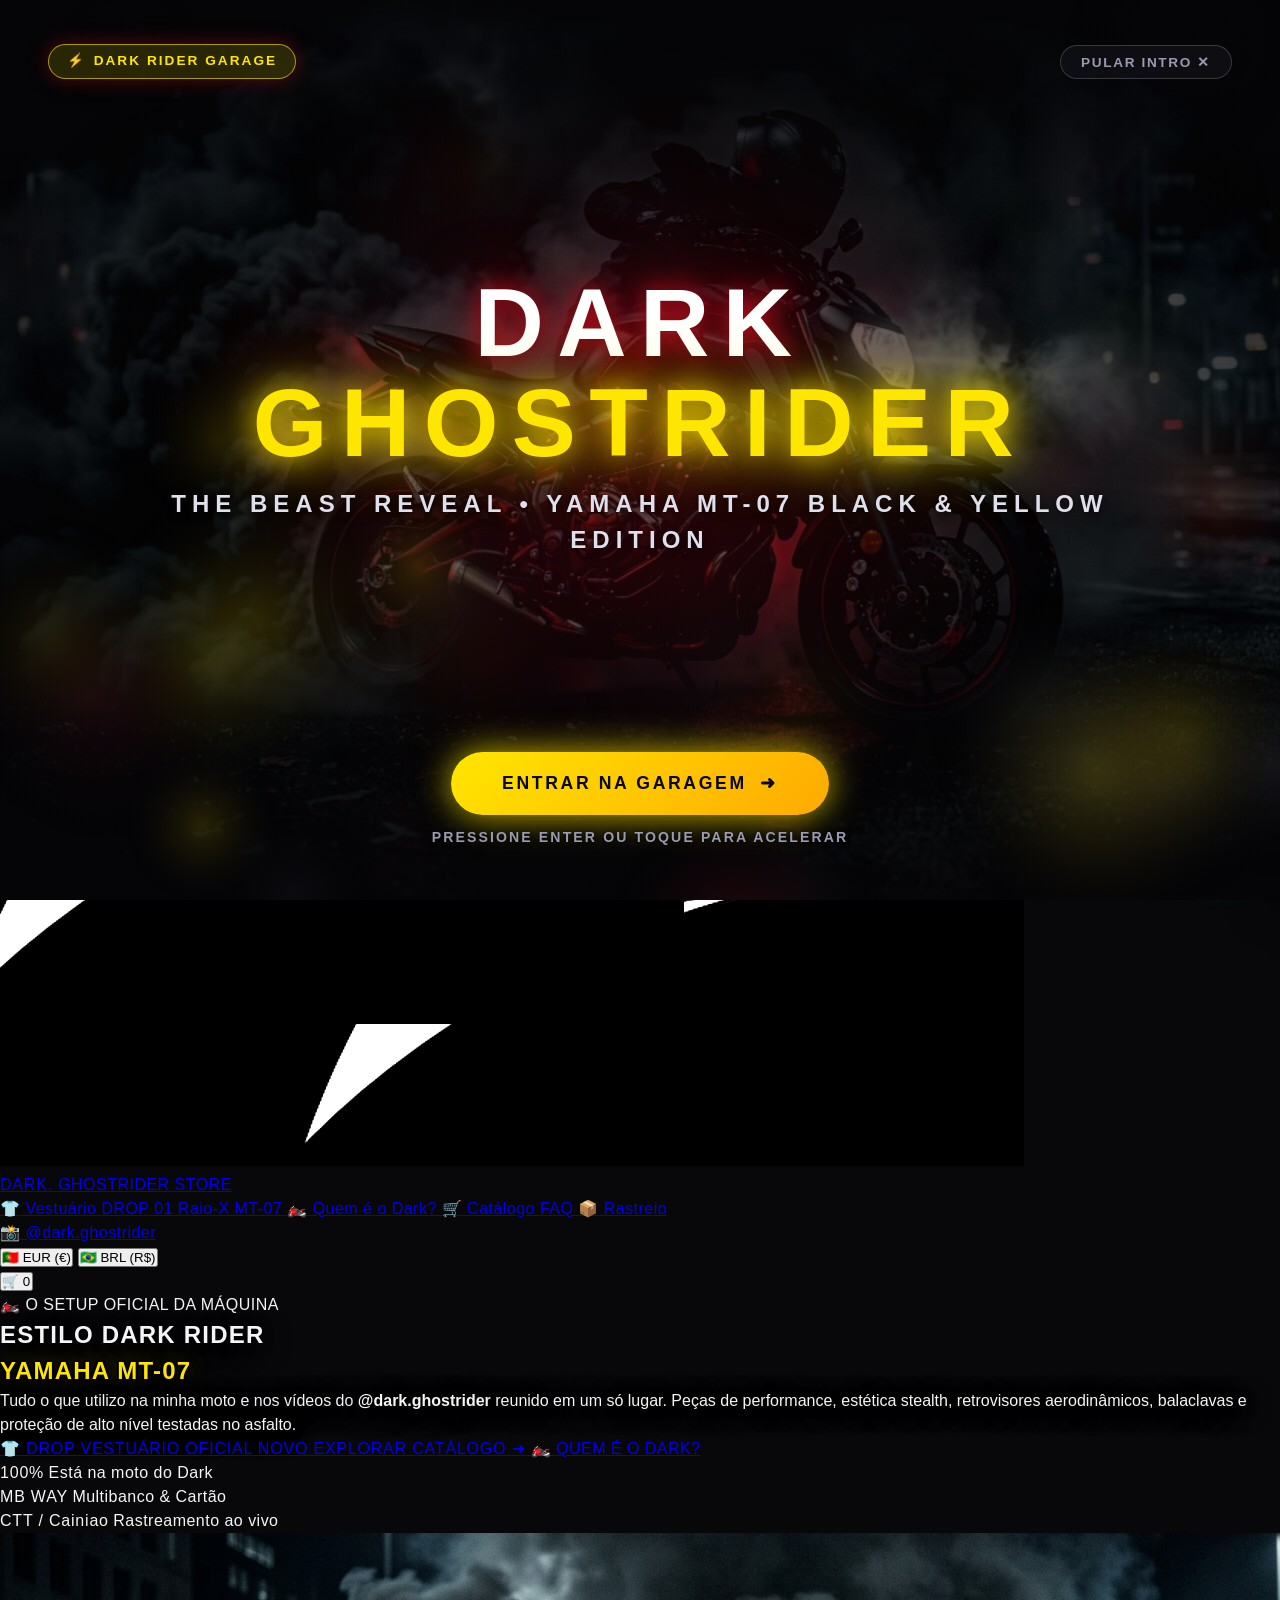
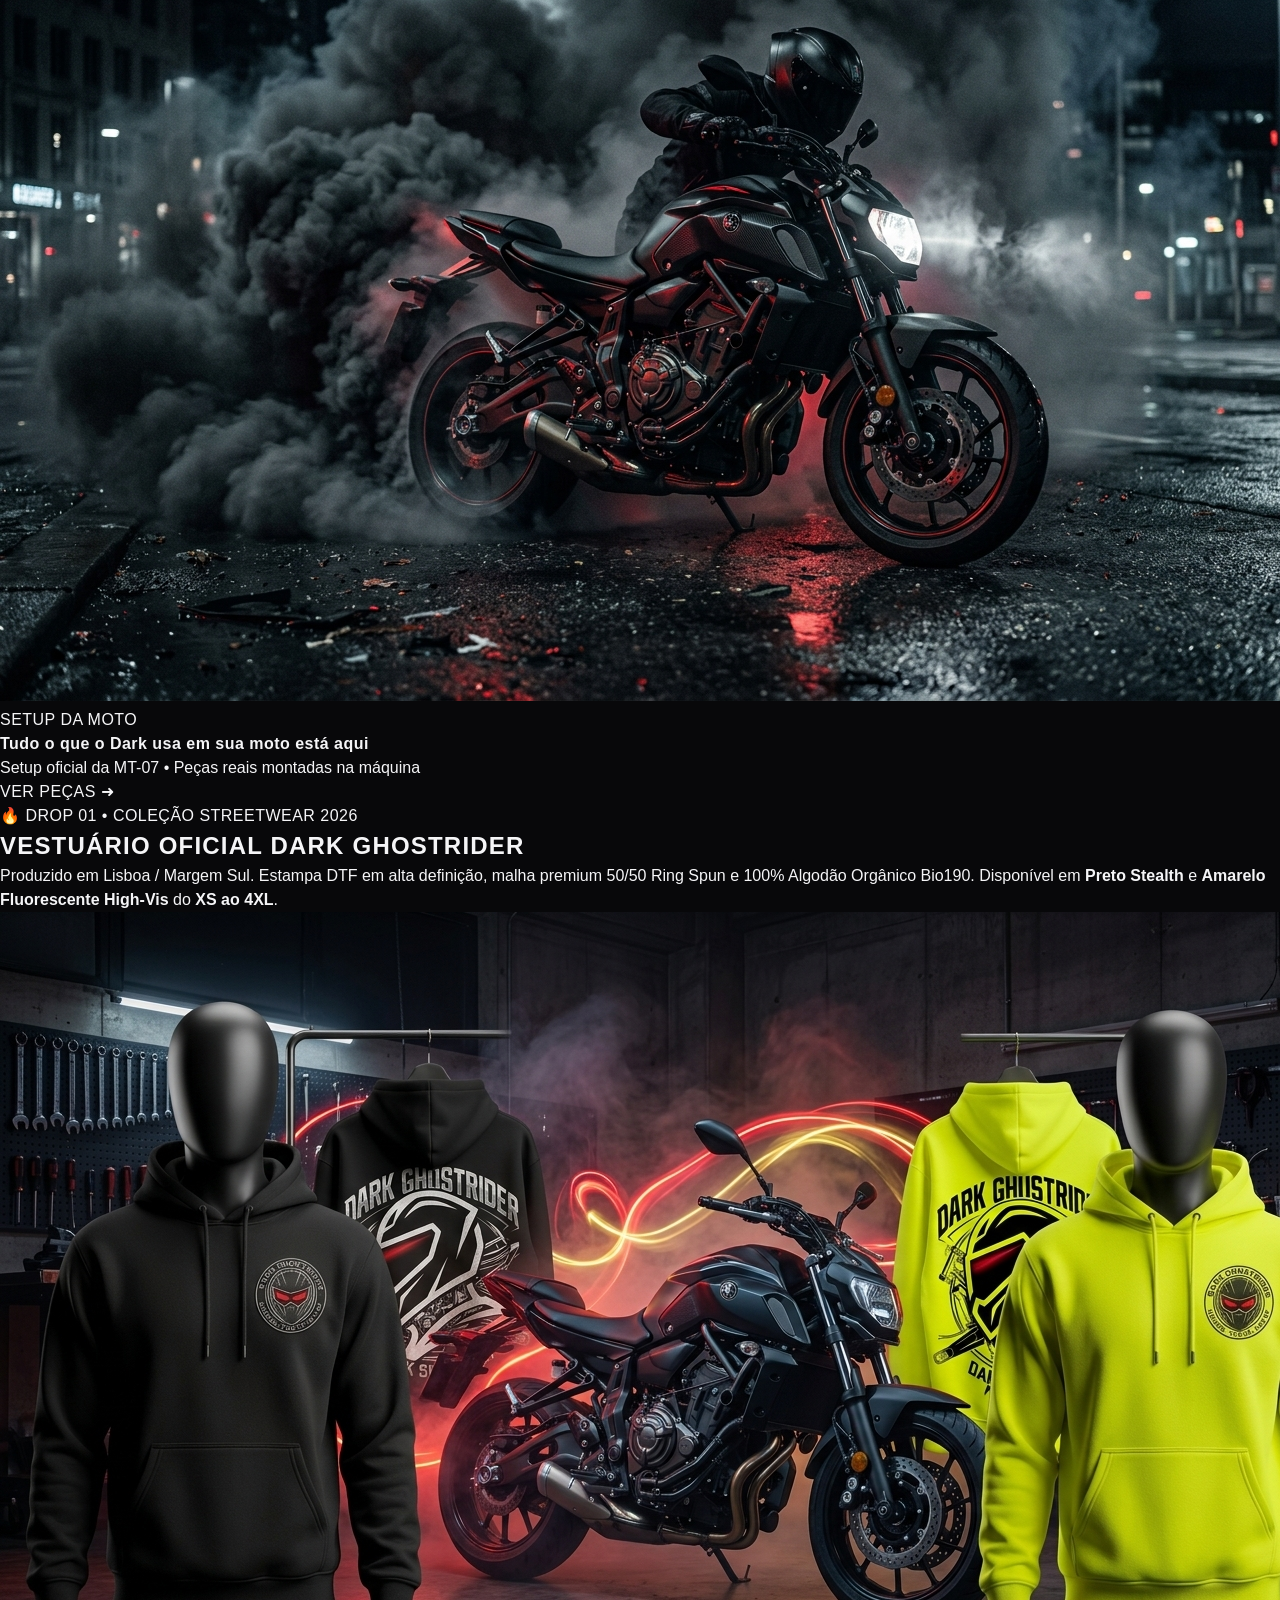
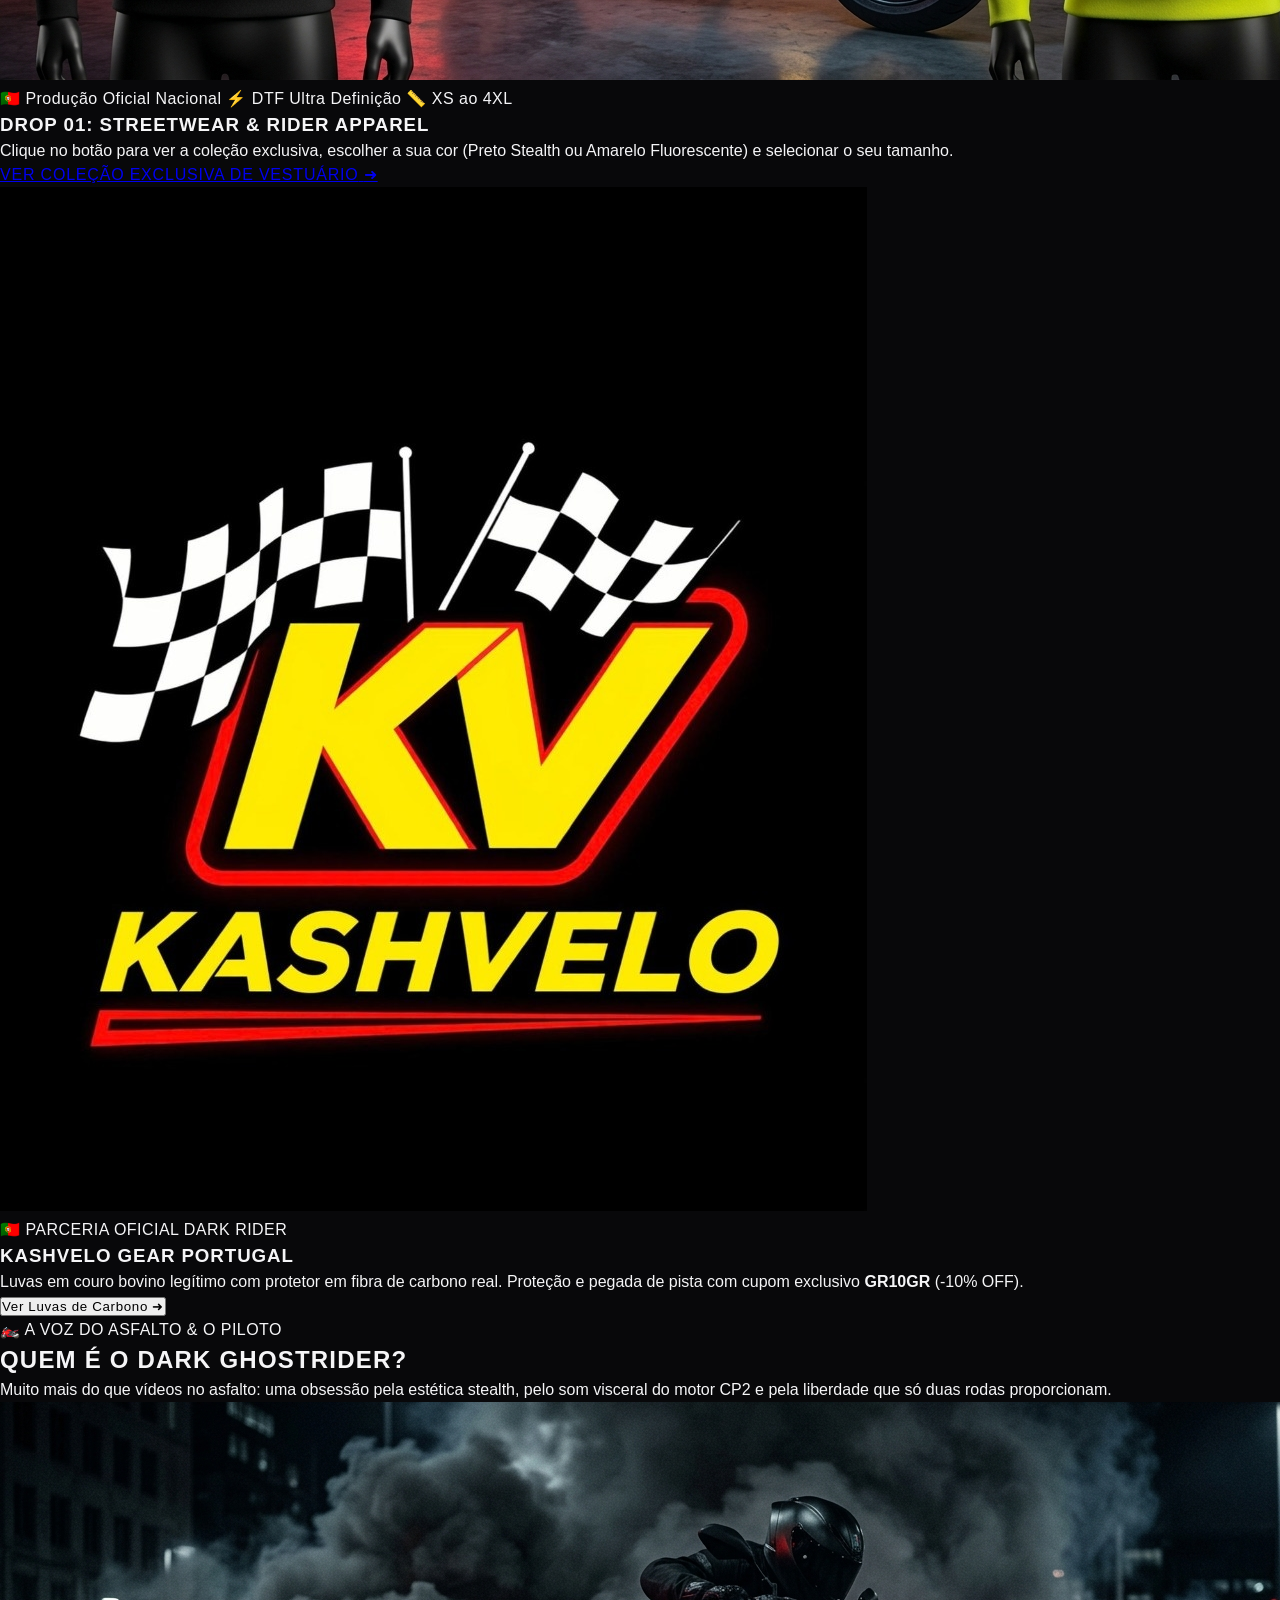
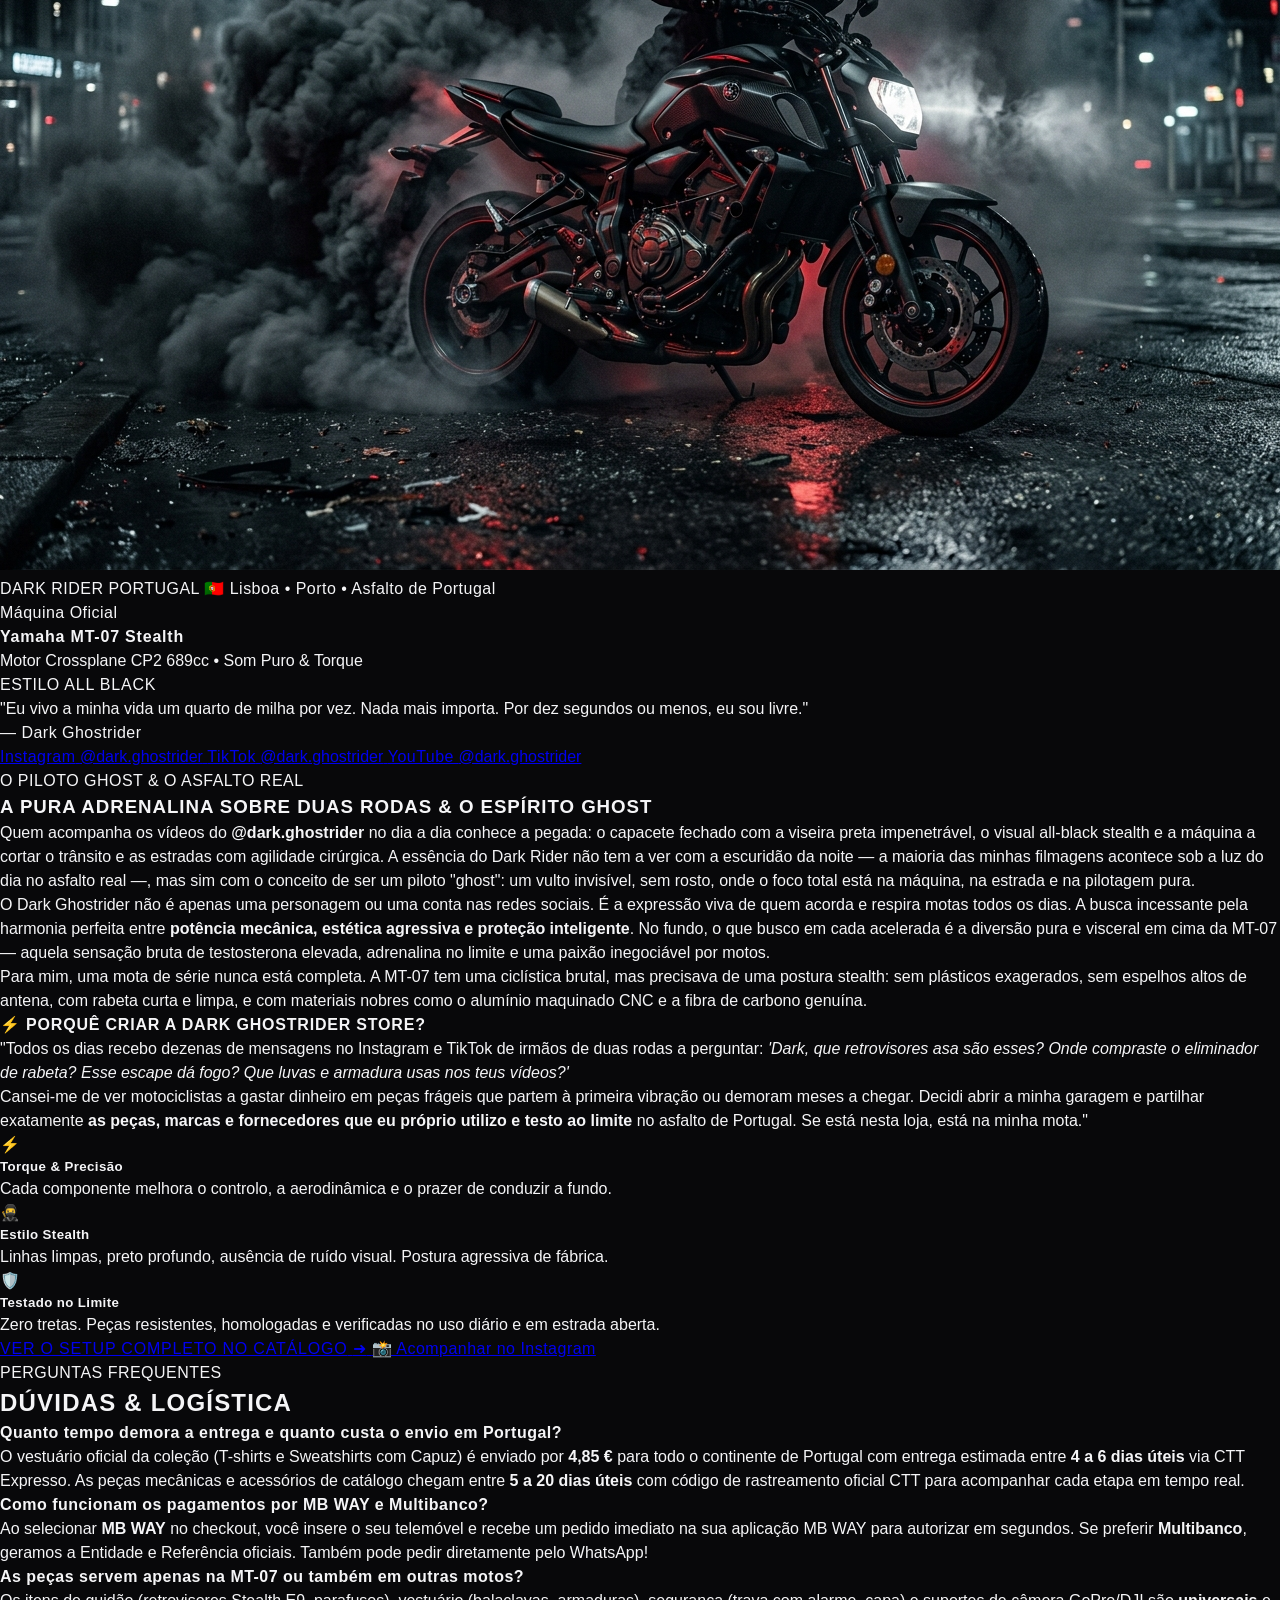
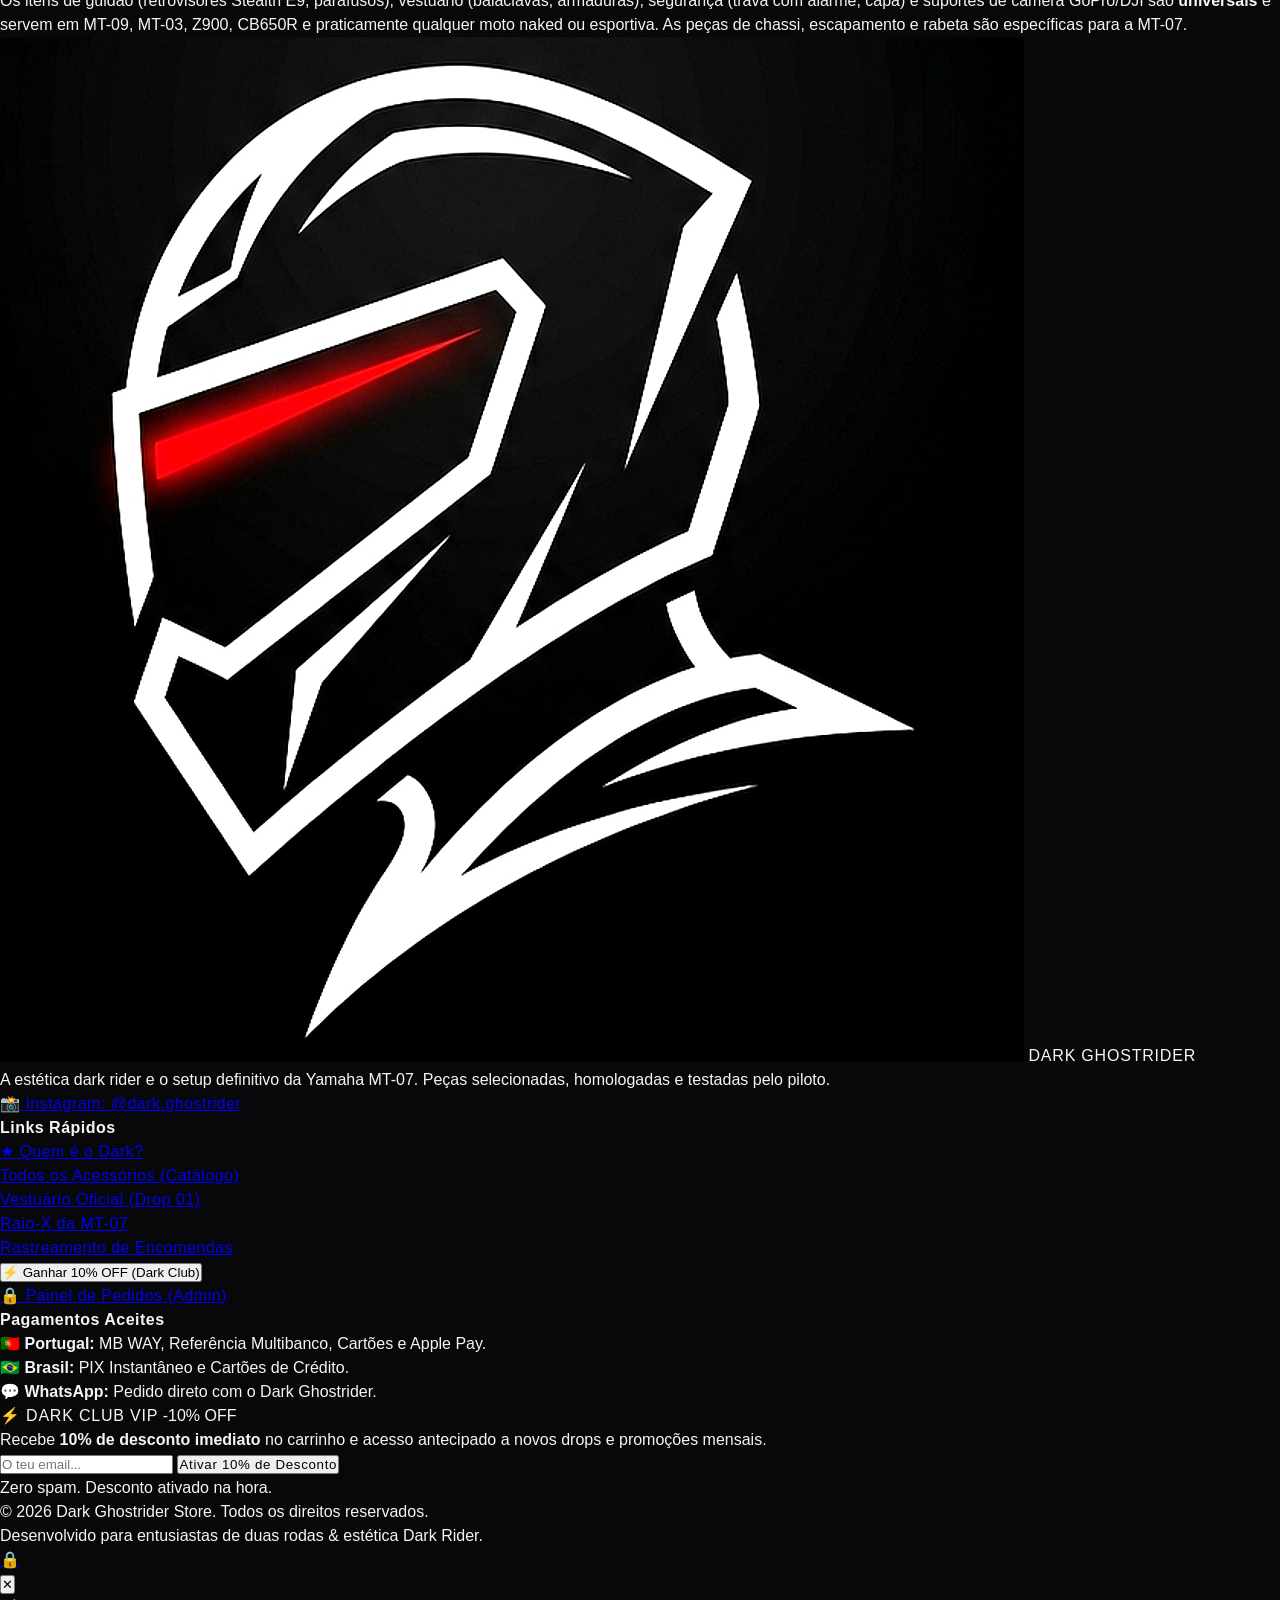
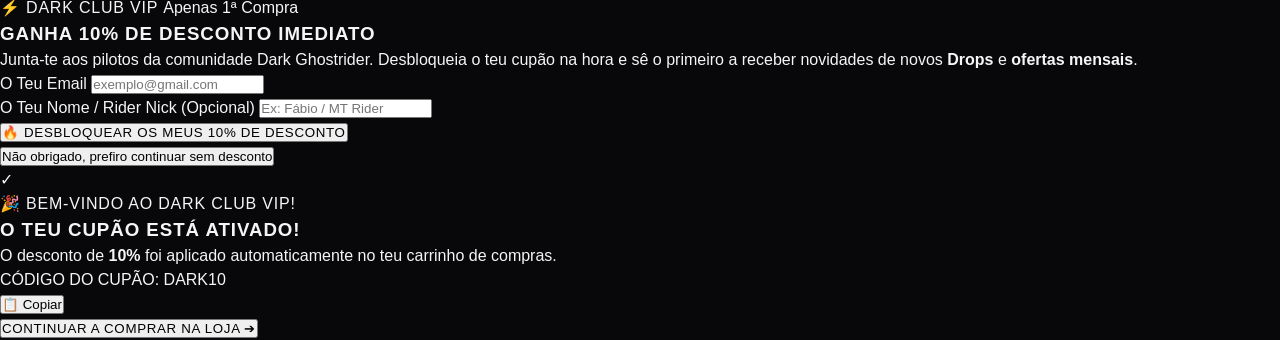
==== commit 8ce37b1e: "feat(shipping): configure 4.85 EUR mainland Portugal shipping and 4-6 business days delivery for t-s" ====
--- a/index.html
+++ b/index.html
@@ -572,9 +572,9 @@
       <div class="space-y-4 font-body text-sm">
         
         <div class="bg-[#12131b] border border-[#242533] p-5 rounded-xl">
-          <h4 class="font-sub font-bold text-white text-base mb-2">Quanto tempo demora a entrega em Portugal?</h4>
+          <h4 class="font-sub font-bold text-white text-base mb-2">Quanto tempo demora a entrega e quanto custa o envio em Portugal?</h4>
           <p class="text-xs text-gray-300 leading-relaxed">
-            O vestuário oficial da coleção chega habitualmente entre <strong>24h a 72h úteis</strong> via CTT Expresso em Portugal Continental. As peças mecânicas e acessórios de catálogo chegam entre <strong>5 a 20 dias úteis</strong> com código de rastreamento oficial CTT para acompanhar cada etapa em tempo real.
+            O vestuário oficial da coleção (T-shirts e Sweatshirts com Capuz) é enviado por <strong>4,85 €</strong> para todo o continente de Portugal com entrega estimada entre <strong>4 a 6 dias úteis</strong> via CTT Expresso. As peças mecânicas e acessórios de catálogo chegam entre <strong>5 a 20 dias úteis</strong> com código de rastreamento oficial CTT para acompanhar cada etapa em tempo real.
           </p>
         </div>
 
@@ -711,6 +711,11 @@
       <div id="cart-discount-row" class="hidden items-center justify-between text-xs font-sub font-bold text-emerald-400 bg-emerald-950/30 p-2 rounded-lg border border-emerald-500/20">
         <span class="flex items-center gap-1.5"><span>⚡</span> DESCONTO DARK CLUB (10%):</span>
         <span id="cart-discount-val" class="font-mono font-black">- 0,00 €</span>
+      </div>
+
+      <div id="cart-shipping-row" class="flex items-center justify-between text-xs font-sub text-gray-400">
+        <span>Envio (Portugal Continental):</span>
+        <span id="cart-shipping-val" class="font-mono font-bold text-gray-300">A calcular</span>
       </div>
 
       <div class="flex items-center justify-between text-base font-sub font-bold text-gray-300">
@@ -978,7 +983,7 @@
 
                   <div class="flex justify-between text-gray-300">
                     <span>Envio:</span>
-                    <span class="text-emerald-400 font-bold uppercase tracking-wider">GRÁTIS</span>
+                    <span id="checkout-shipping-val" class="text-emerald-400 font-bold uppercase tracking-wider">GRÁTIS</span>
                   </div>
 
                   <div class="pt-2 border-t border-white/10 flex justify-between items-baseline">
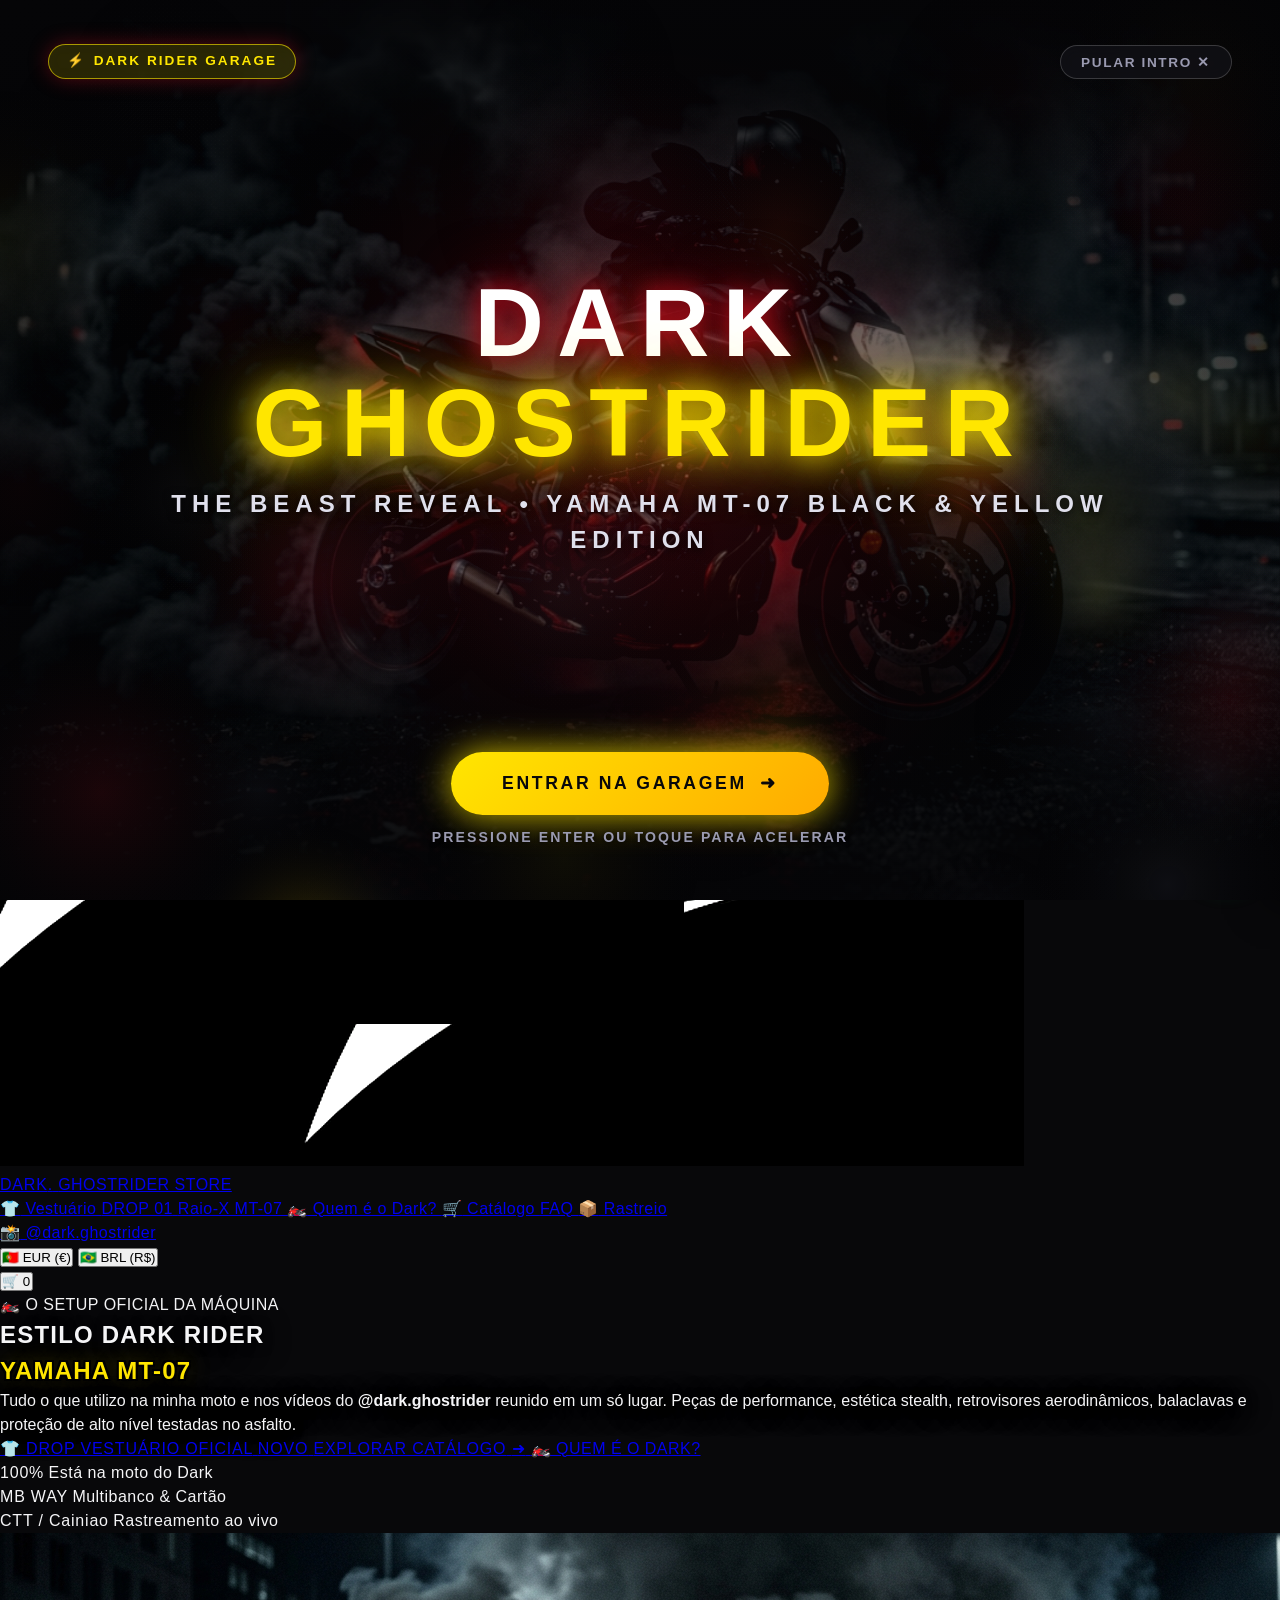
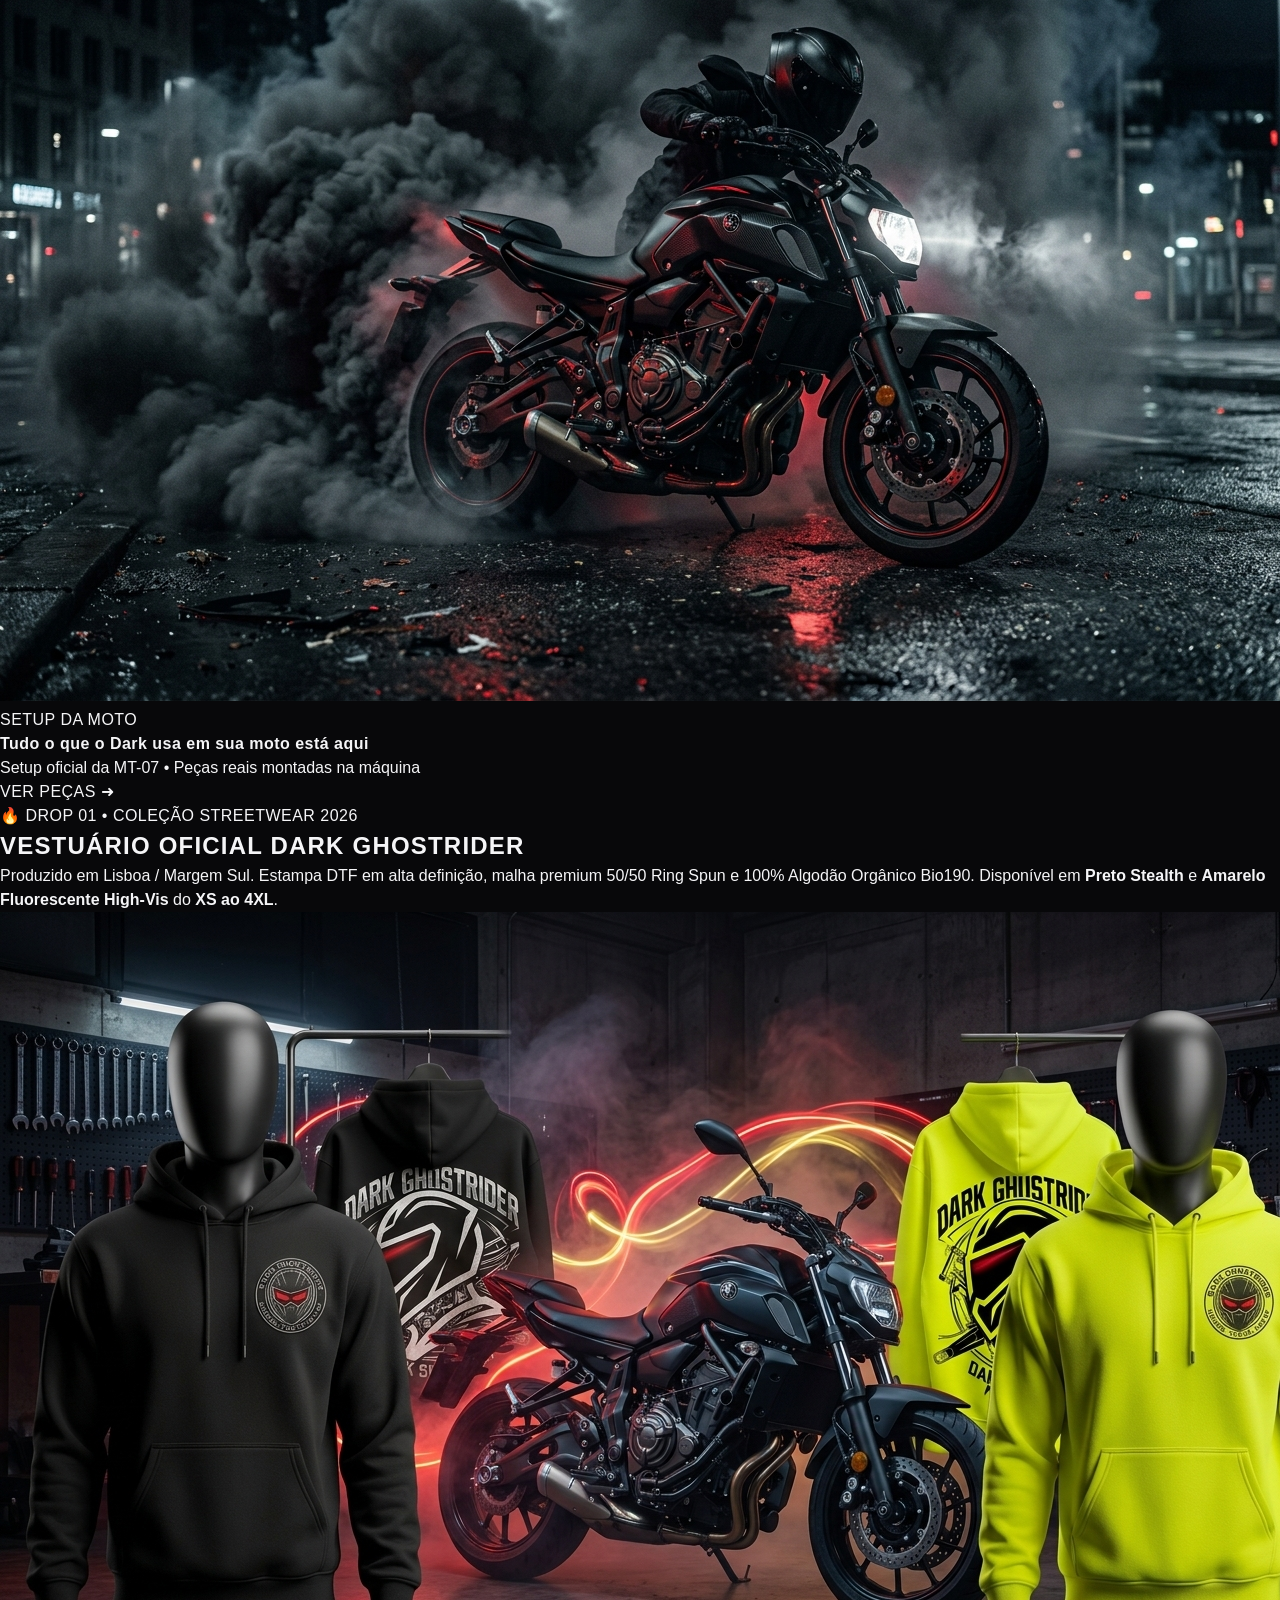
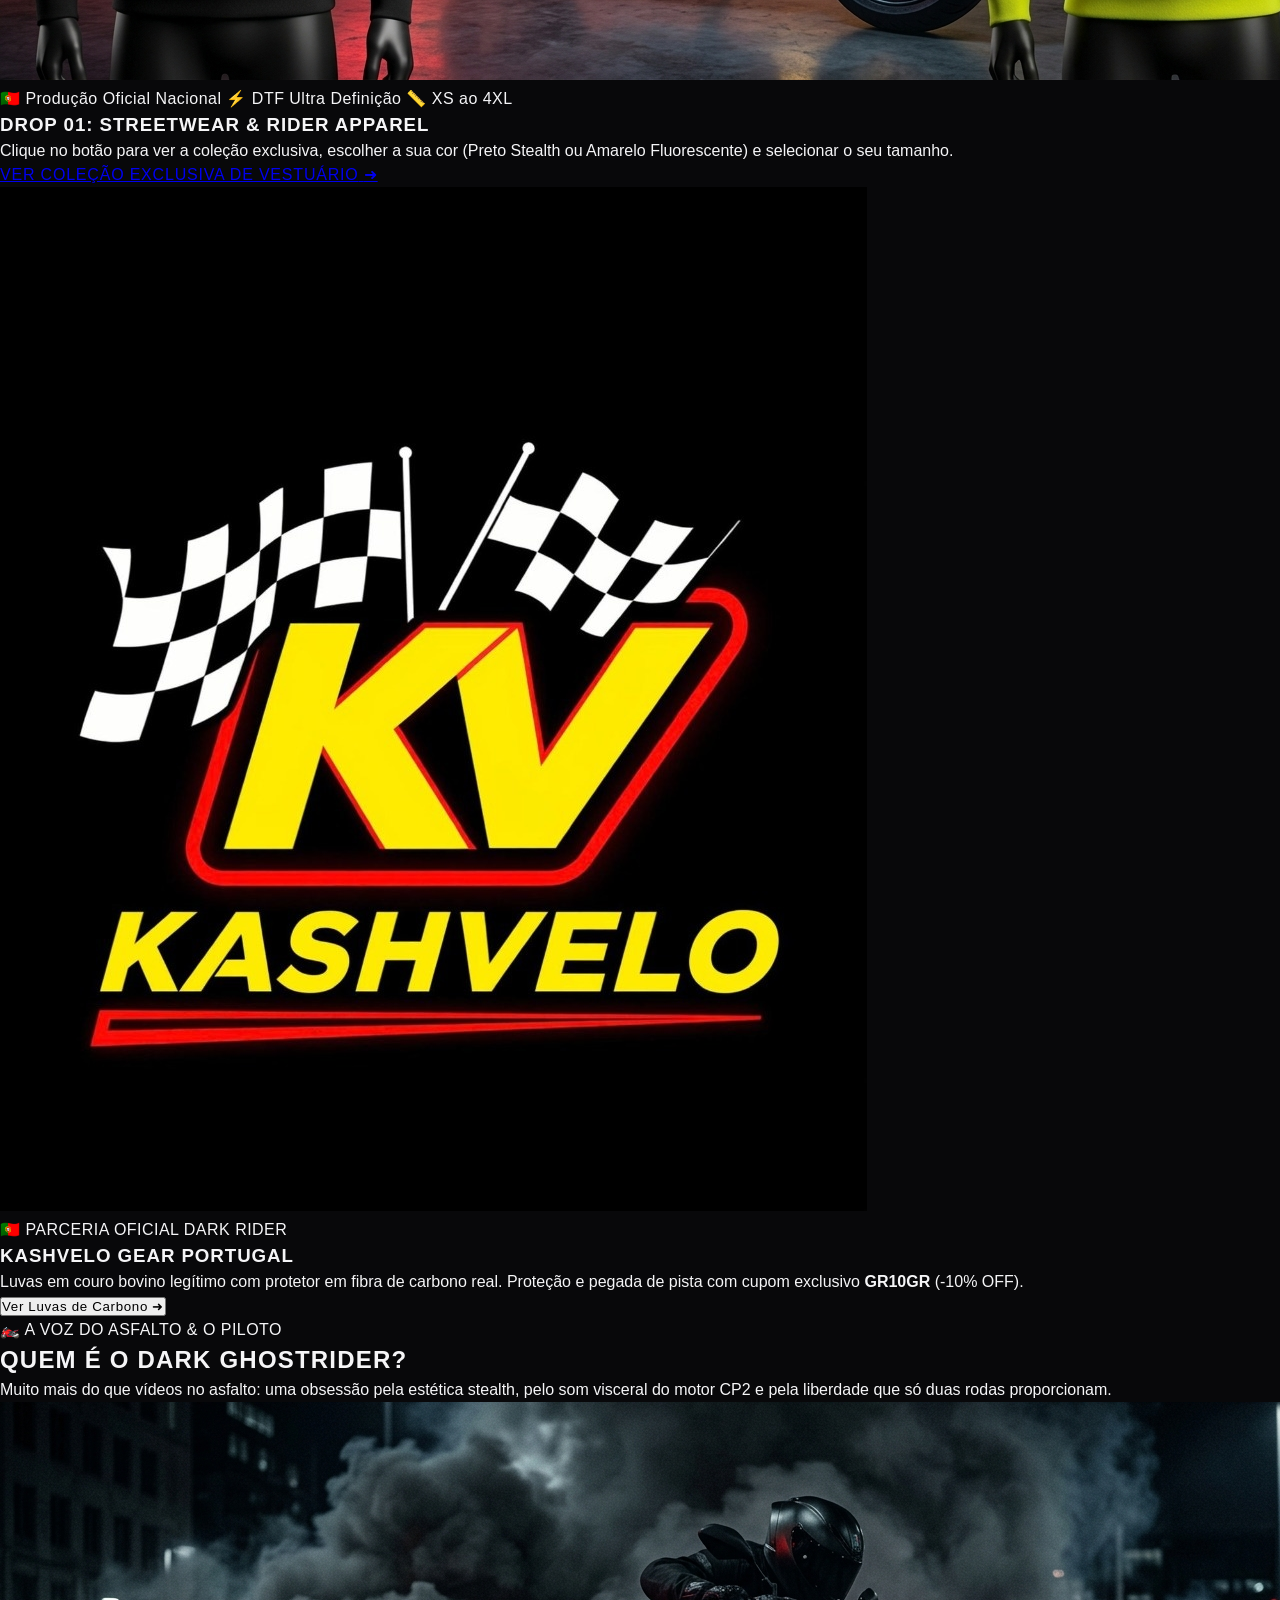
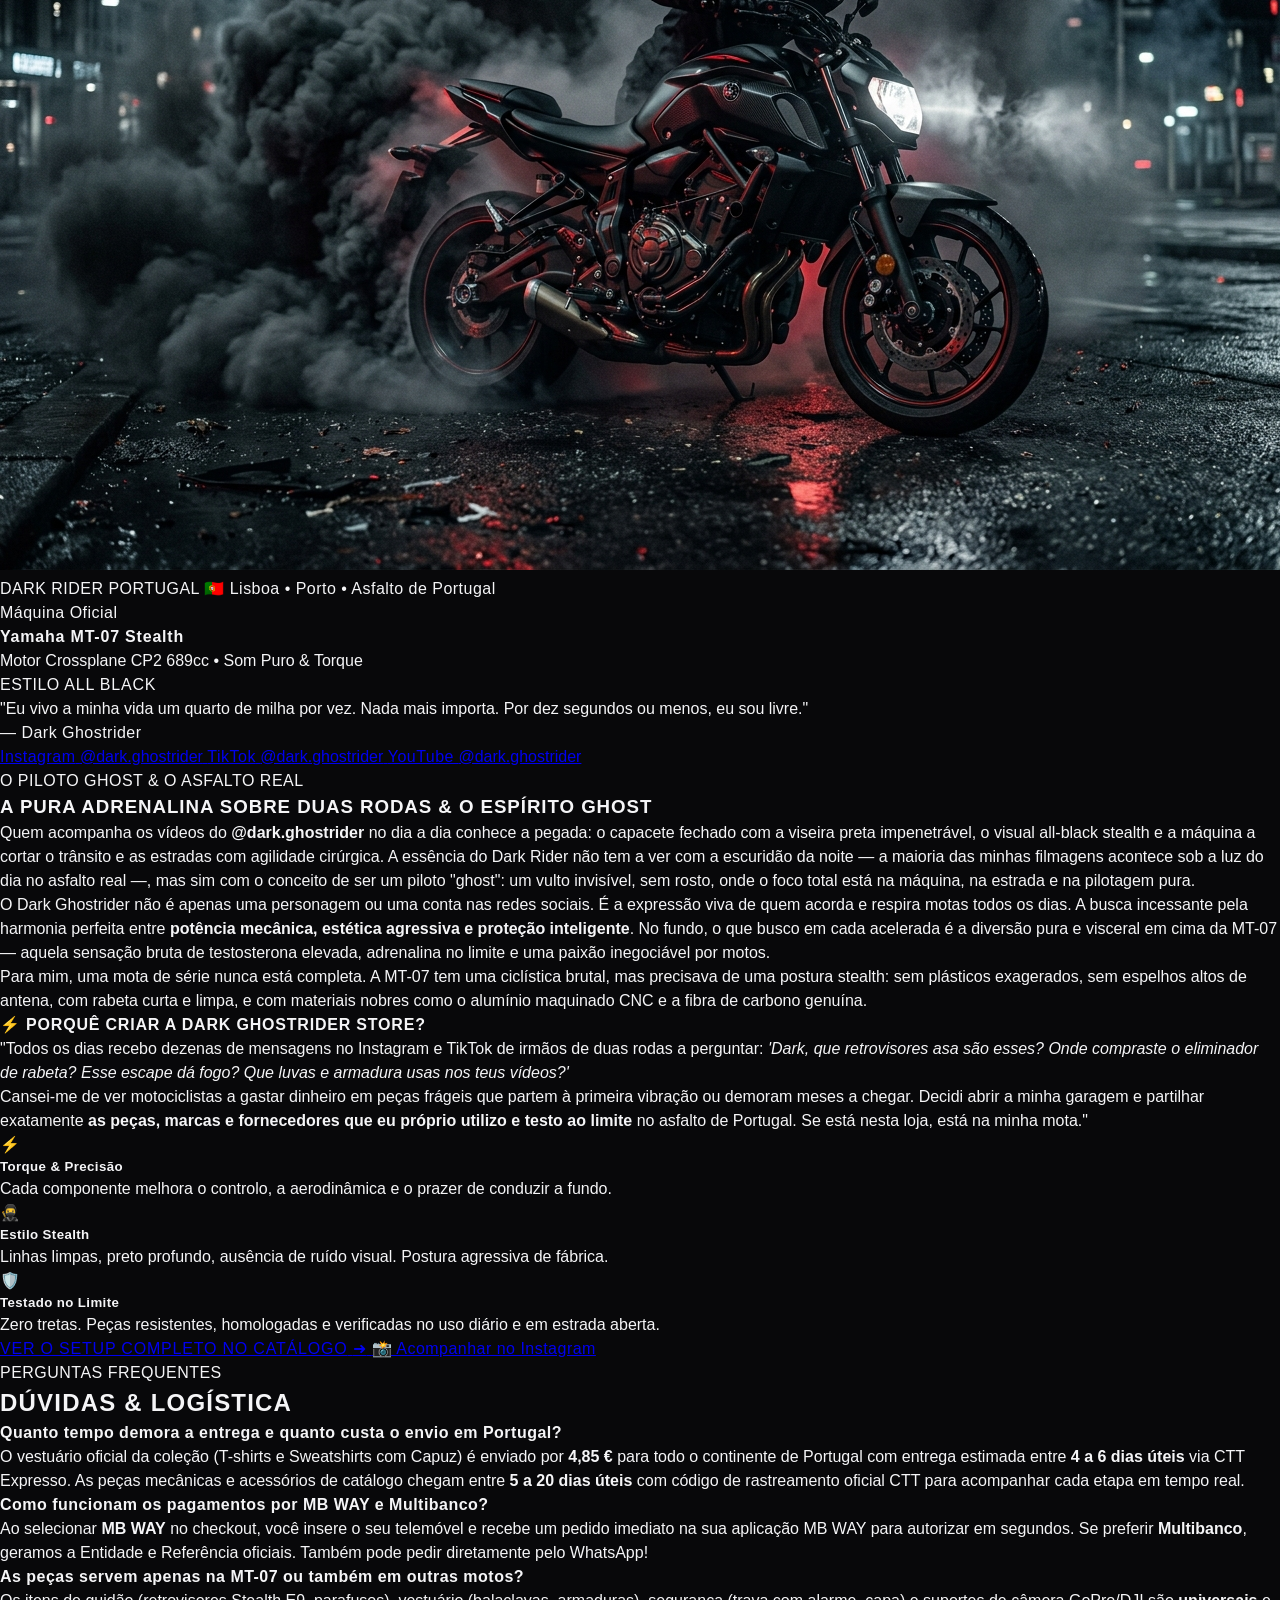
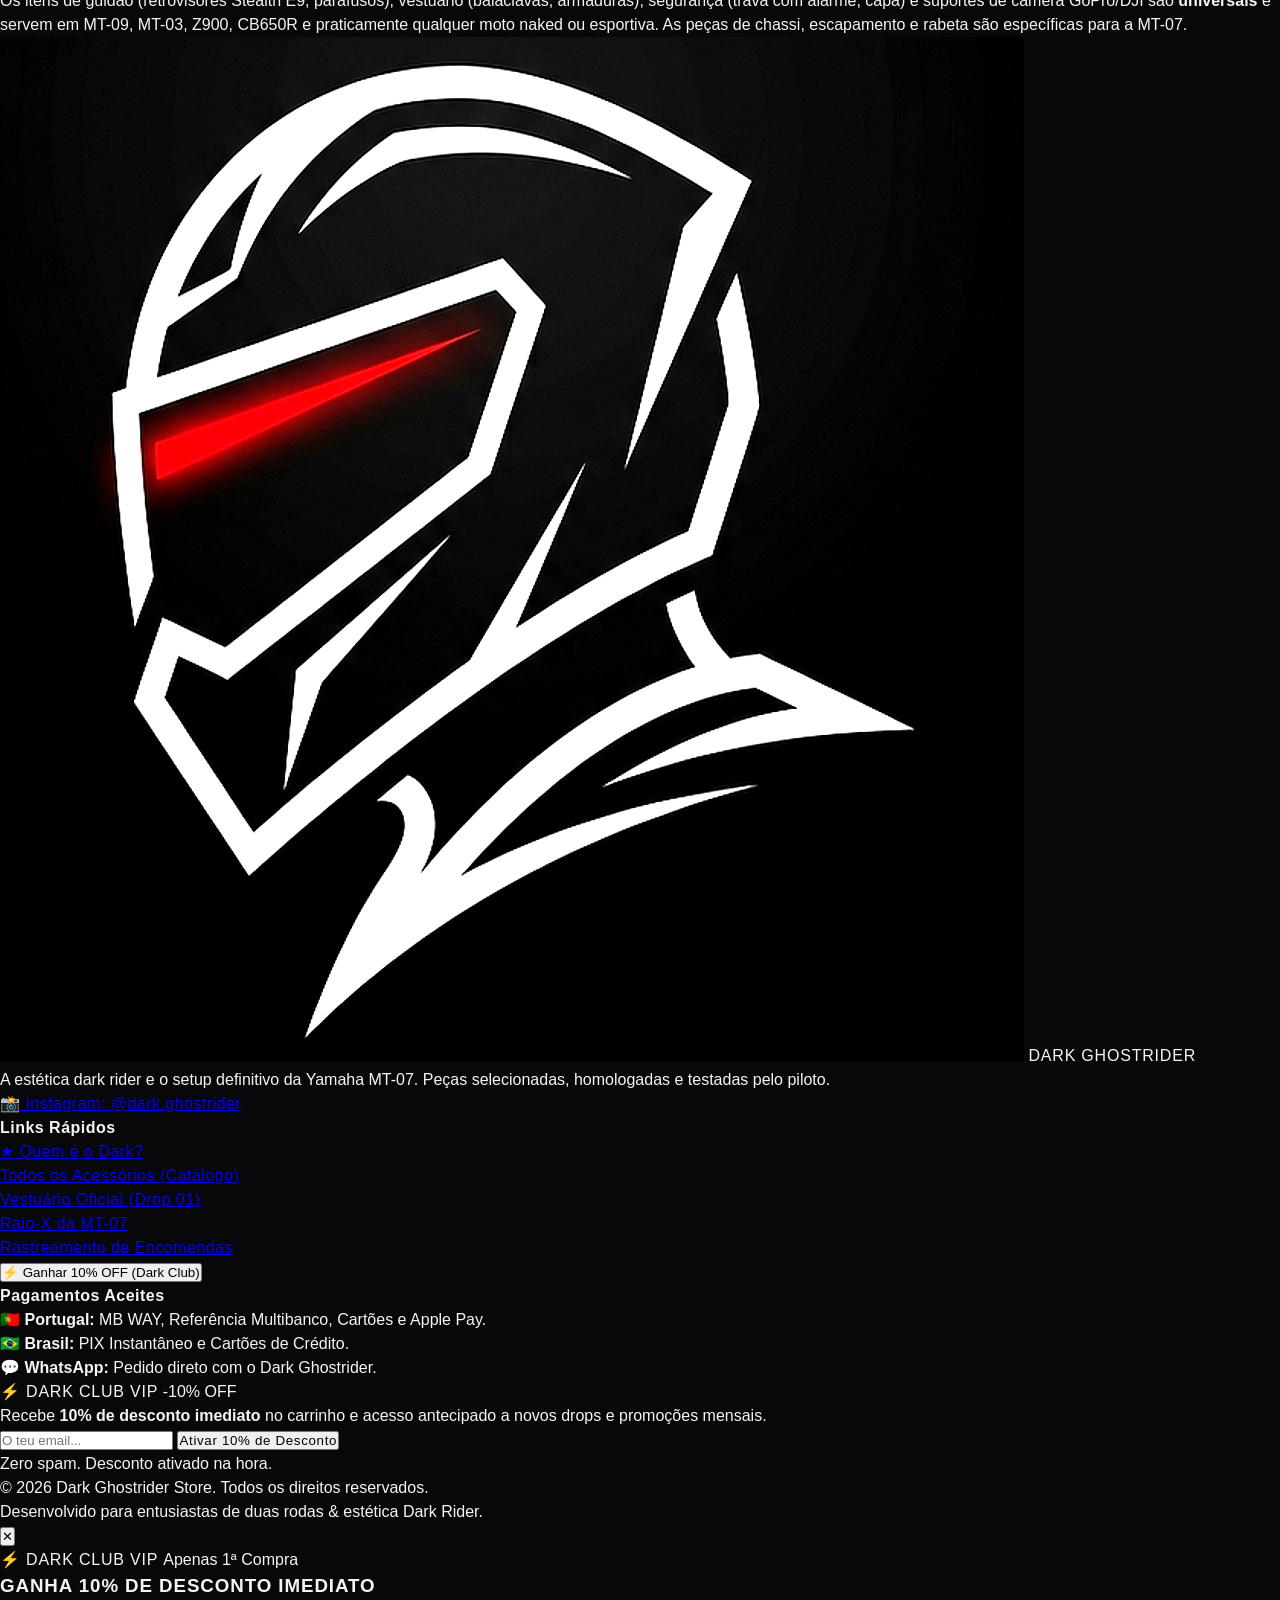
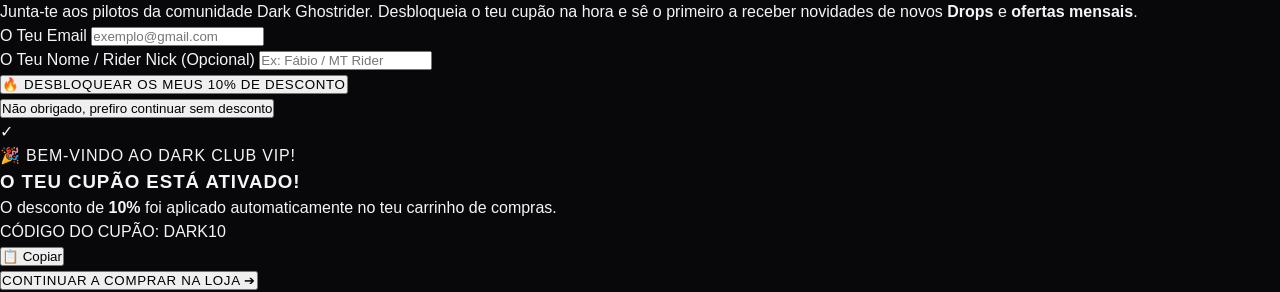
==== commit d672b021: "feat(ui): remove public admin panel button and links from main store navigation and footers" ====
--- a/index.html
+++ b/index.html
@@ -630,7 +630,6 @@
             <li><a href="raiox.html" class="hover:text-white transition-colors">Raio-X da MT-07</a></li>
             <li><a href="rastreio.html" class="text-cyan-400 hover:text-cyan-300 transition-colors">Rastreamento de Encomendas</a></li>
             <li><button type="button" data-open-dark-club class="text-[#f6ff00] hover:text-white transition-colors text-left font-bold flex items-center gap-1"><span>⚡</span> Ganhar 10% OFF (Dark Club)</button></li>
-            <li><a href="admin.html" class="text-gray-500 hover:text-gray-300 transition-colors flex items-center gap-1"><span>🔒</span> Painel de Pedidos (Admin)</a></li>
           </ul>
         </div>
 
@@ -665,9 +664,6 @@
       <div class="pt-8 border-t border-[#14151e] flex flex-col sm:flex-row items-center justify-between text-xs text-gray-600 gap-4">
         <p>© 2026 Dark Ghostrider Store. Todos os direitos reservados.</p>
         <p>Desenvolvido para entusiastas de duas rodas & estética Dark Rider.</p>
-            <a href="admin.html" class="text-gray-800 hover:text-gray-500 transition-colors p-1 ml-2 inline-flex items-center" title="Acesso Restrito do Piloto">
-              🔒
-            </a>
       </div>
 
     </div>
@@ -1257,14 +1253,6 @@
         </div>
       </div>
 
-      <!-- Secret Admin Trigger inside Sidebar -->
-      <div class="pt-2">
-        <button type="button" onclick="Store.closeSidebar(); Store.openAdminModal();" class="w-full text-left px-3 py-2 rounded-lg text-xs font-sub text-gray-400 hover:text-gray-300 hover:bg-[#12131a] border border-dashed border-[#232432] transition-colors flex items-center justify-between">
-          <span class="flex items-center gap-2"><span>🔒</span> Área do Piloto (Painel)</span>
-          <span class="text-[10px] text-gray-400">Ctrl + Shift + A</span>
-        </button>
-      </div>
-
     </div>
 
     <!-- Sidebar Footer with Social Links -->
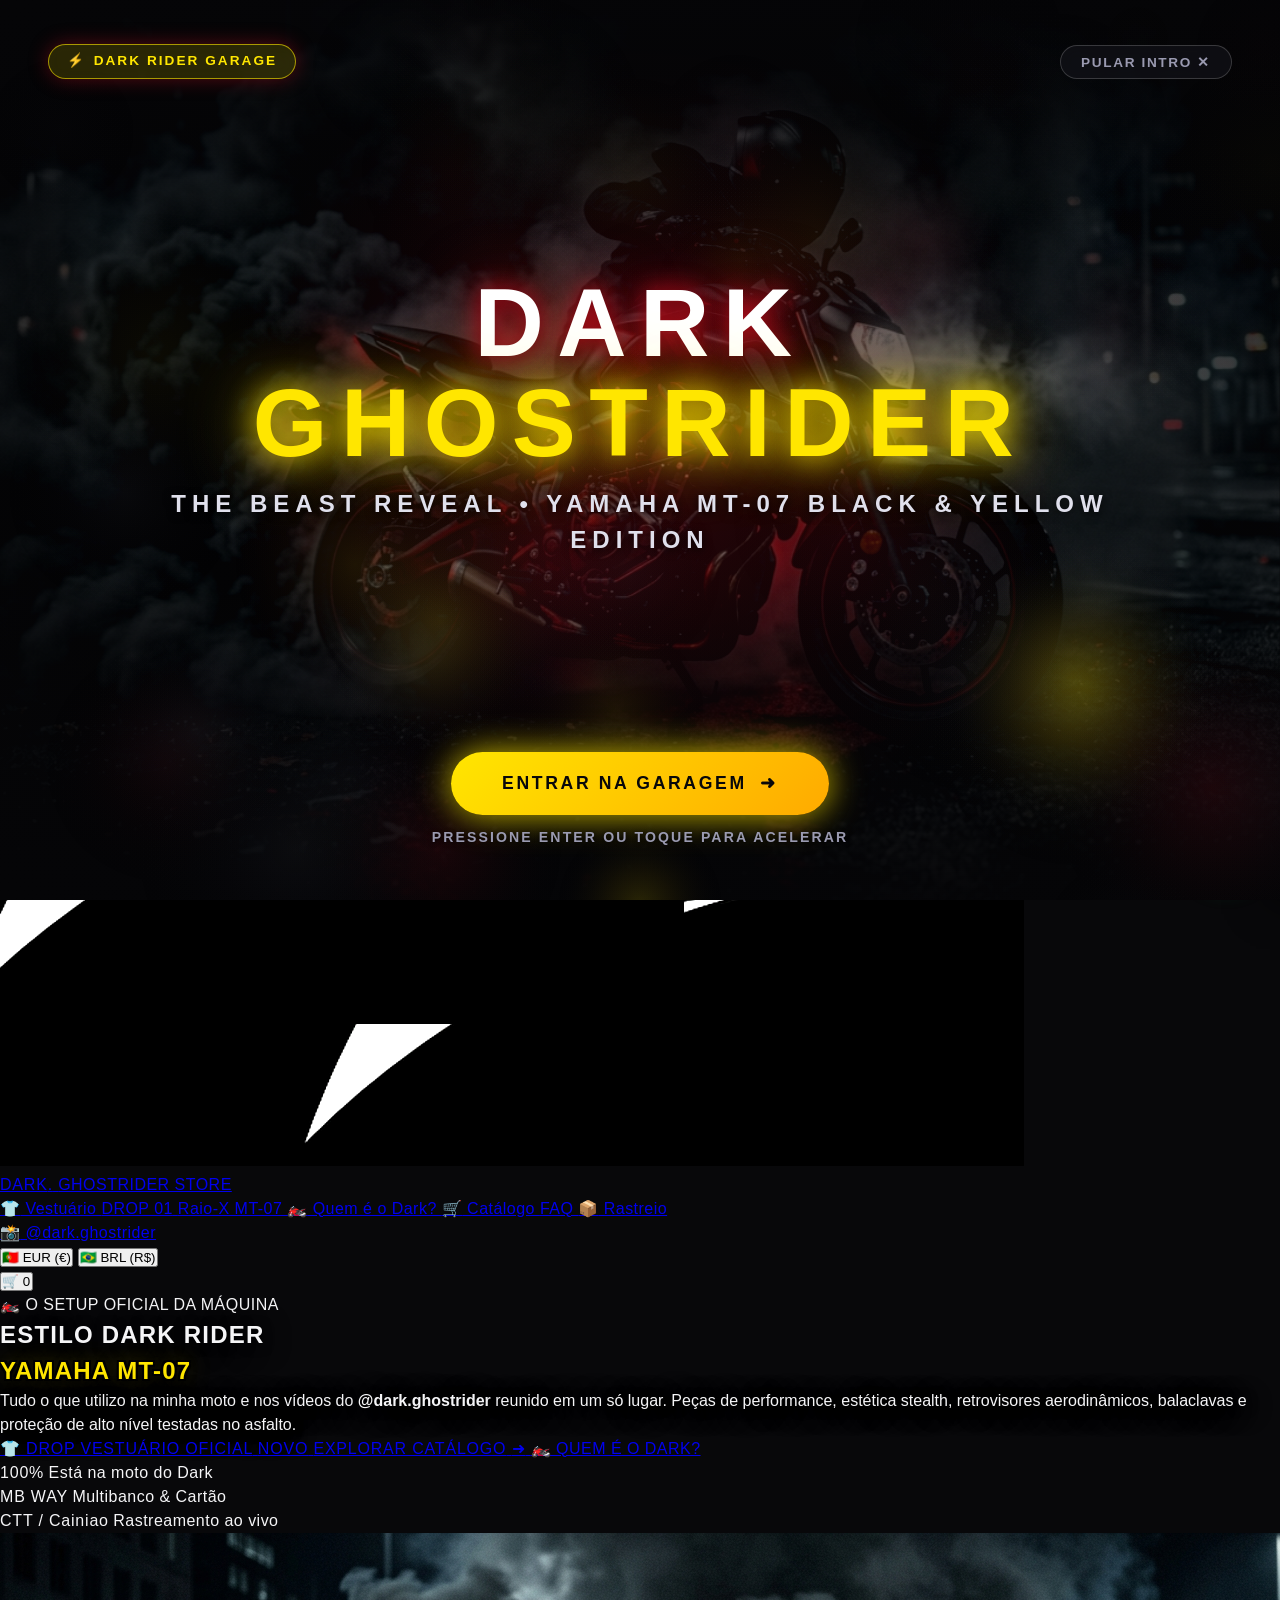
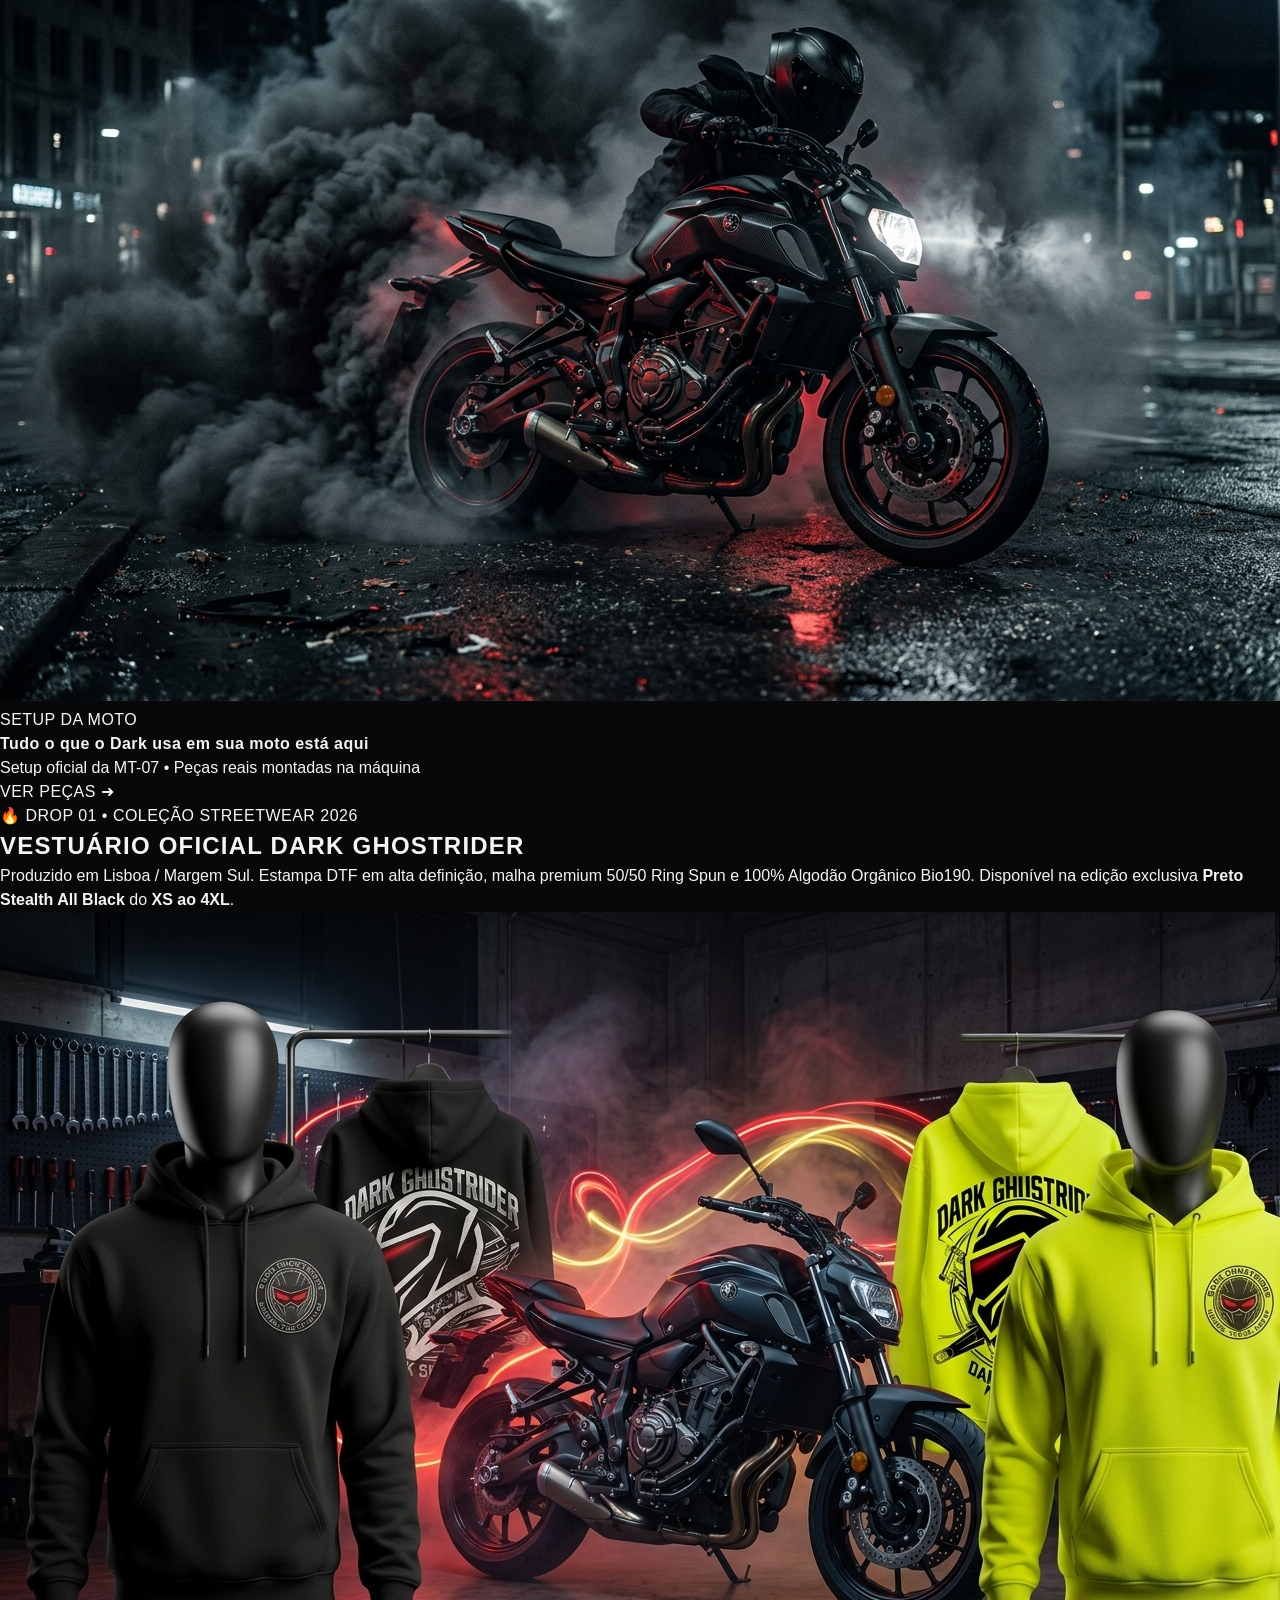
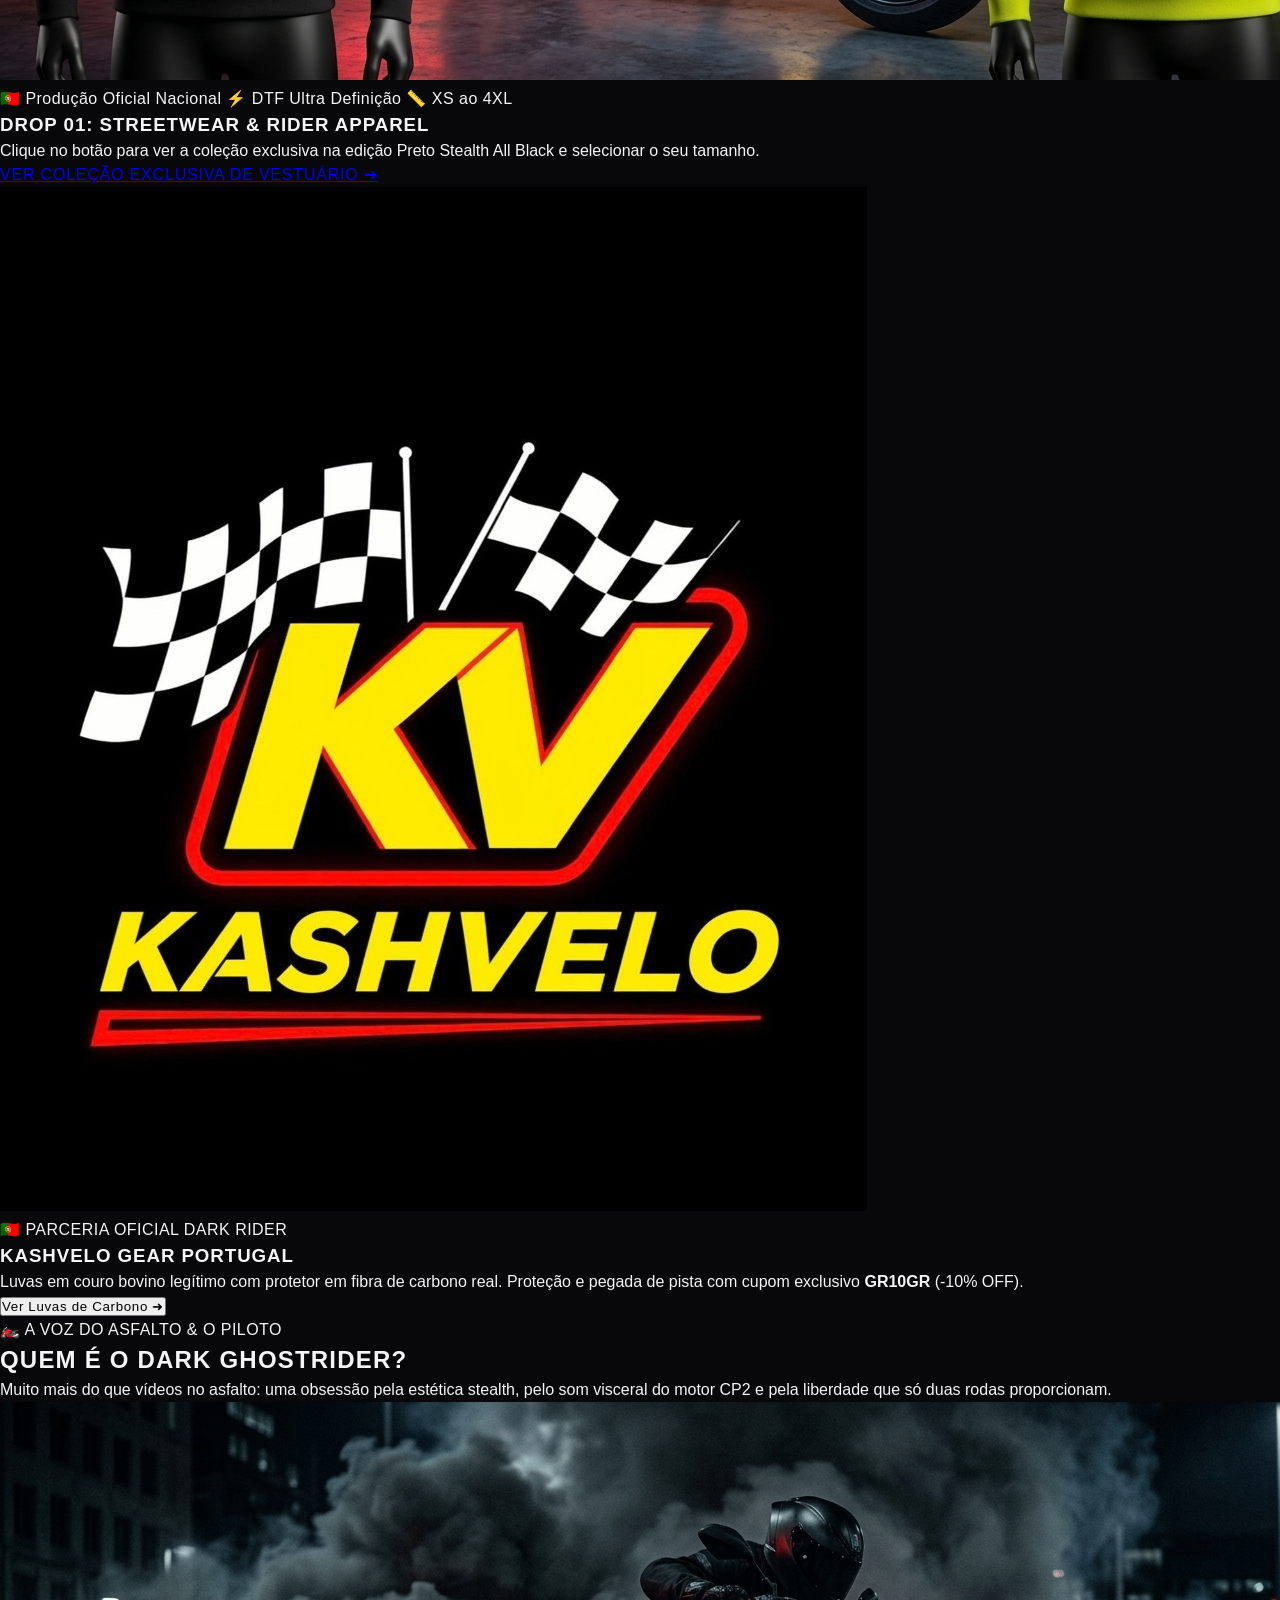
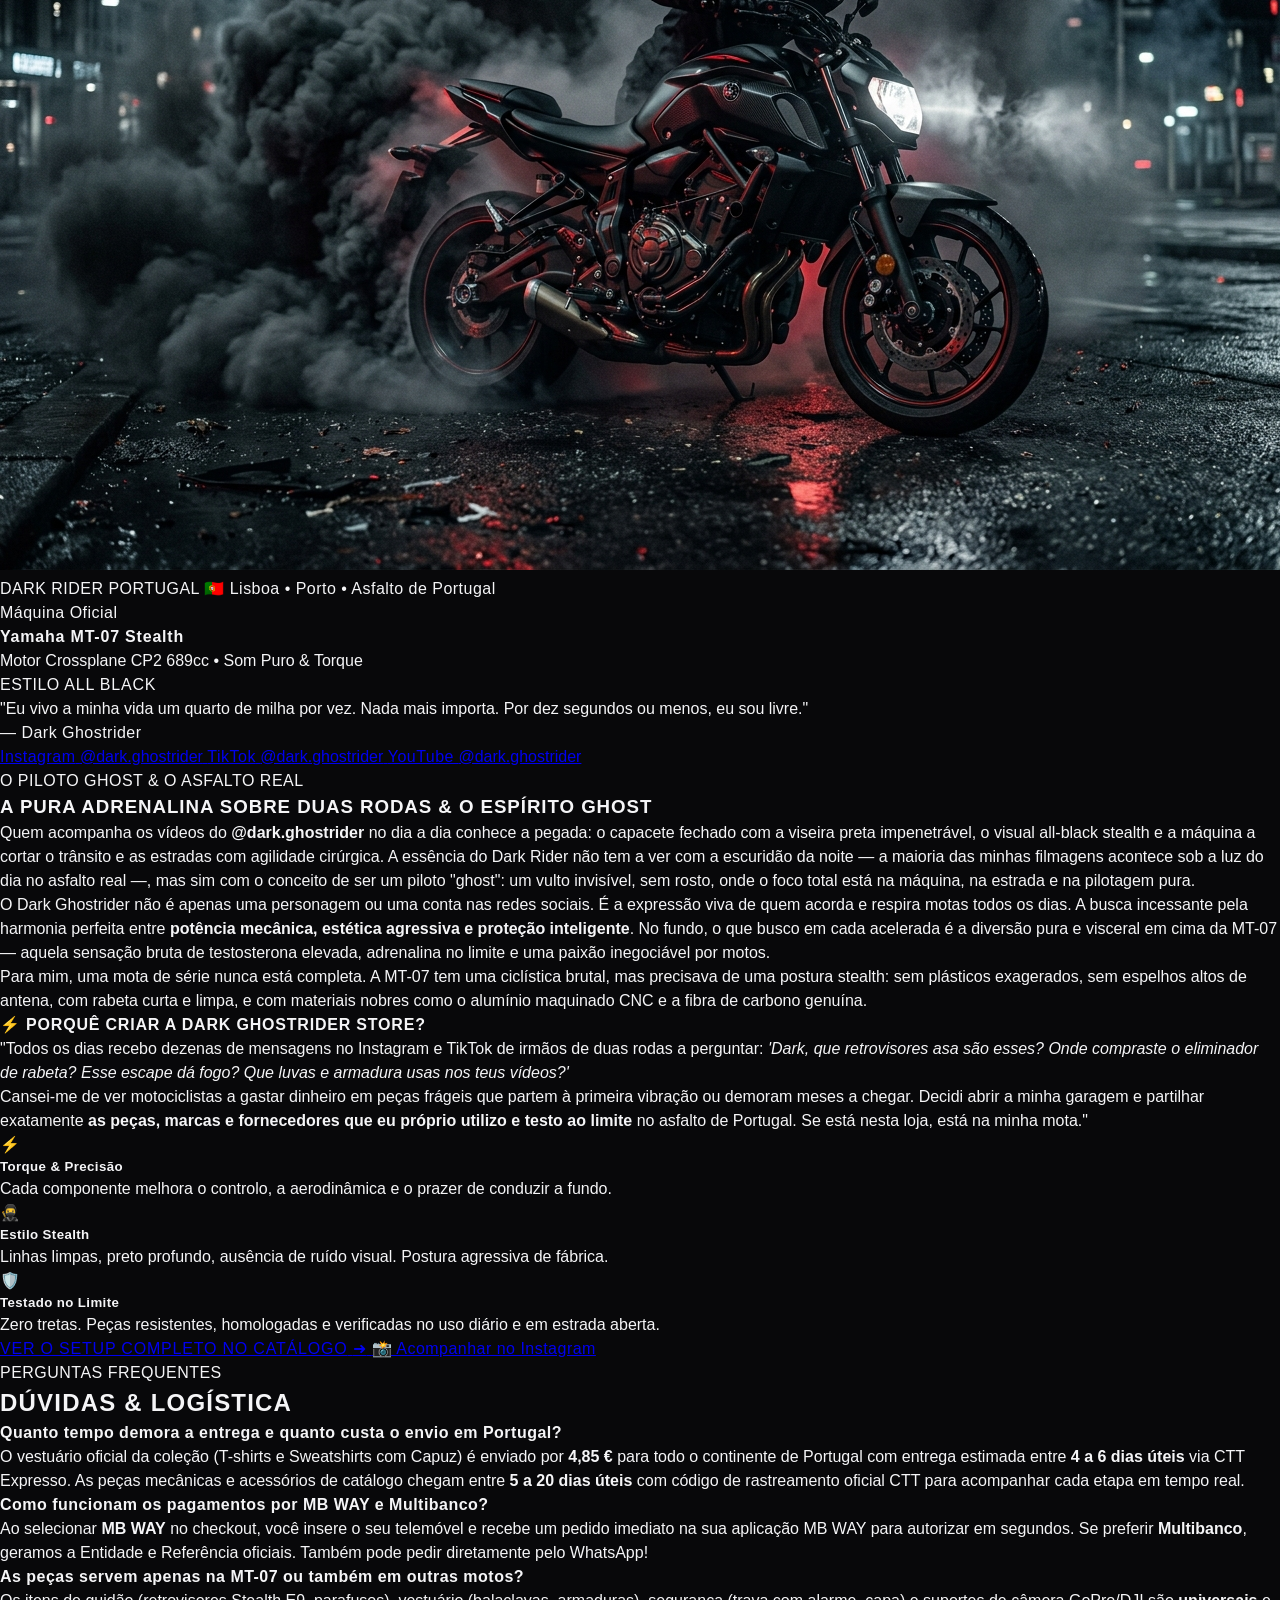
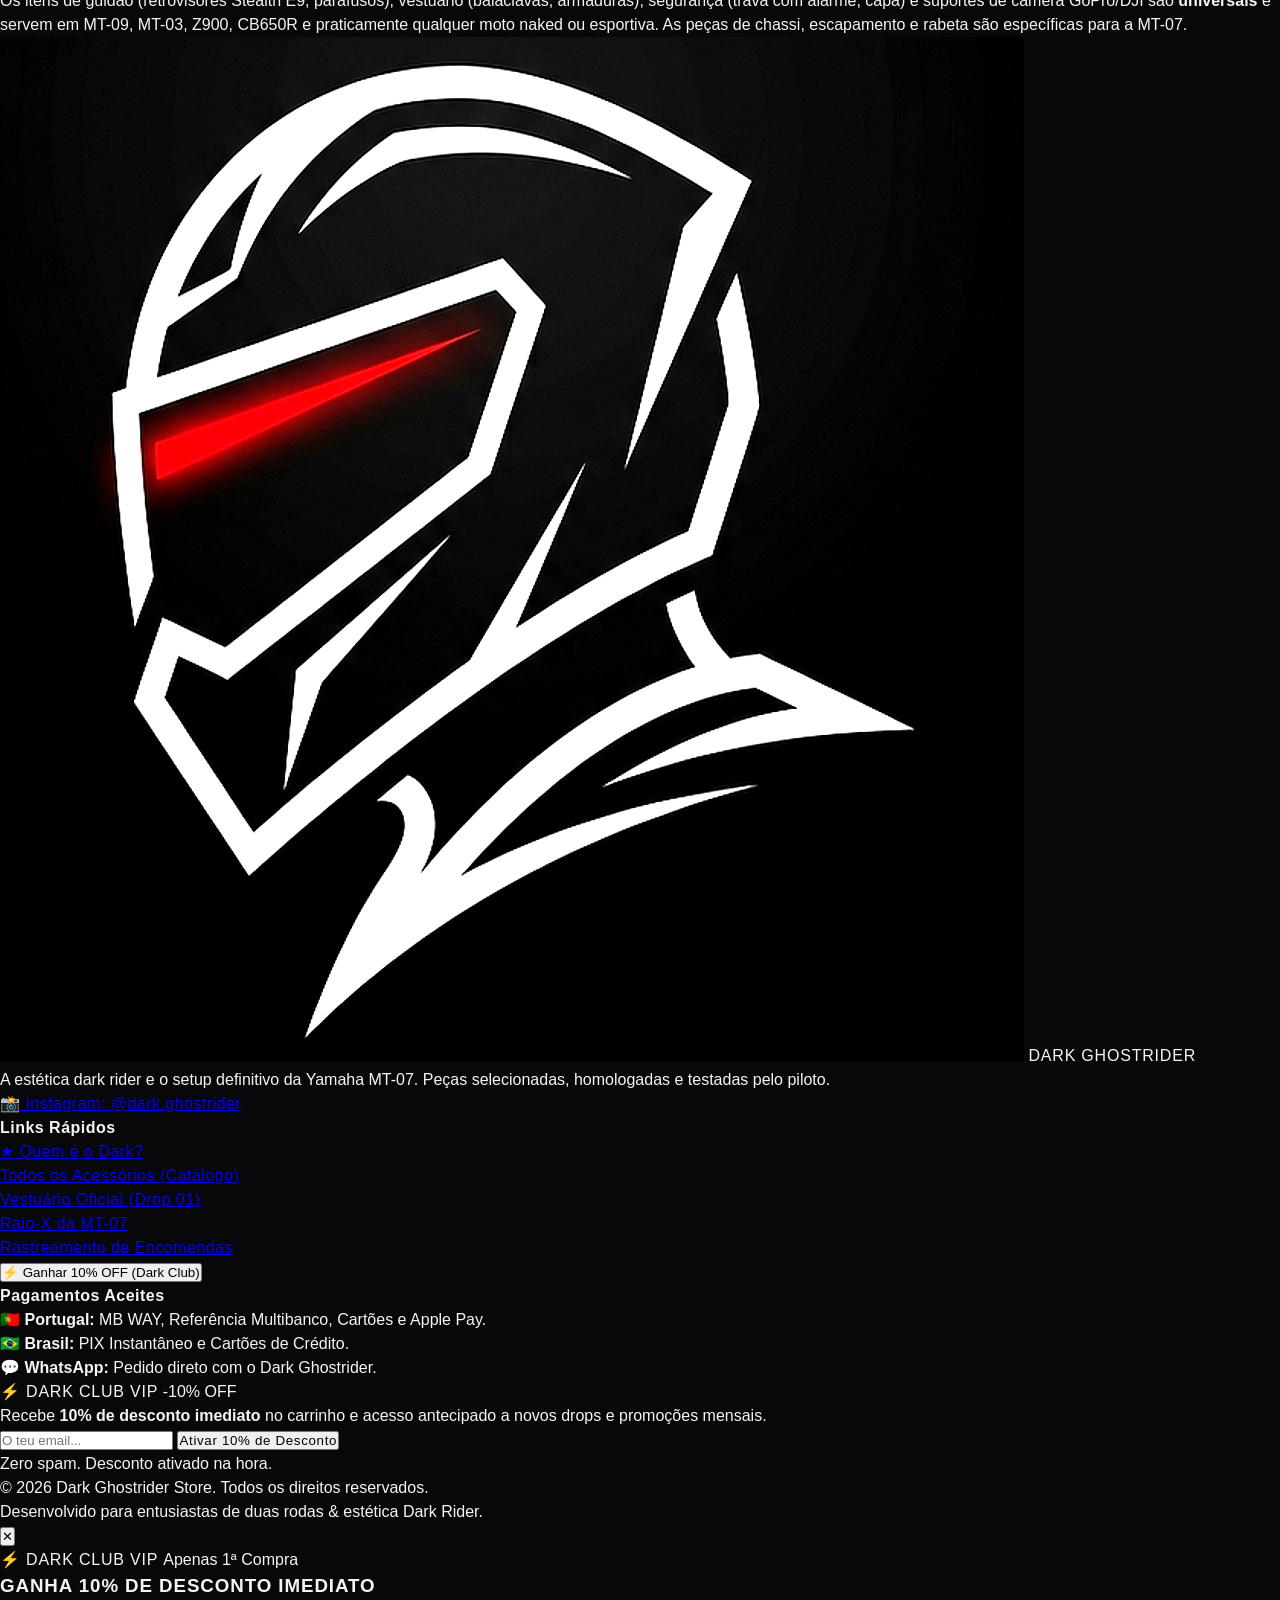
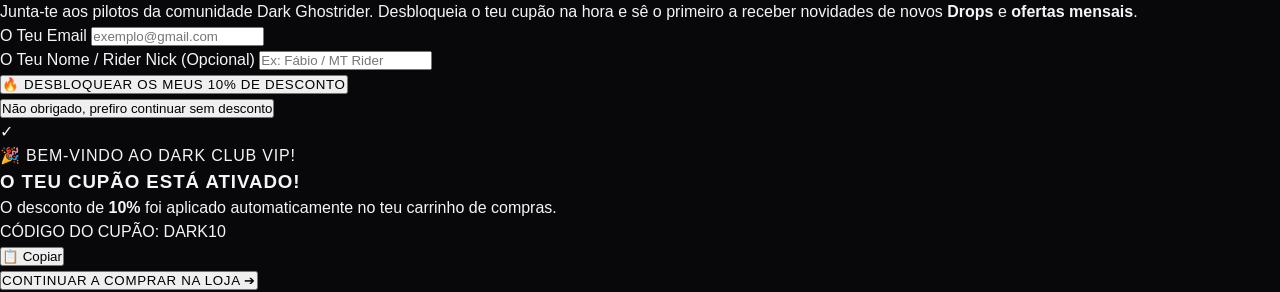
==== commit fea69a51: "feat: exclusive Preto Stealth drop, DARKINSTA promo coupon (-25%), and commercial Reels video" ====
--- a/index.html
+++ b/index.html
@@ -312,7 +312,7 @@
           VESTUÁRIO OFICIAL <span class="text-transparent bg-clip-text bg-gradient-to-r from-[#ffe600] via-[#ff4d5a] to-[#e61426]">DARK GHOSTRIDER</span>
         </h2>
         <p class="mt-3 text-gray-300 font-body text-sm sm:text-base leading-relaxed">
-          Produzido em Lisboa / Margem Sul. Estampa DTF em alta definição, malha premium 50/50 Ring Spun e 100% Algodão Orgânico Bio190. Disponível em <strong>Preto Stealth</strong> e <strong>Amarelo Fluorescente High-Vis</strong> do <strong>XS ao 4XL</strong>.
+          Produzido em Lisboa / Margem Sul. Estampa DTF em alta definição, malha premium 50/50 Ring Spun e 100% Algodão Orgânico Bio190. Disponível na edição exclusiva <strong>Preto Stealth All Black</strong> do <strong>XS ao 4XL</strong>.
         </p>
       </div>
 
@@ -337,7 +337,7 @@
                 DROP 01: STREETWEAR & RIDER APPAREL
               </h3>
               <p class="text-xs sm:text-sm text-gray-300 max-w-xl mt-1">
-                Clique no botão para ver a coleção exclusiva, escolher a sua cor (Preto Stealth ou Amarelo Fluorescente) e selecionar o seu tamanho.
+                Clique no botão para ver a coleção exclusiva na edição Preto Stealth All Black e selecionar o seu tamanho.
               </p>
             </div>
             <a href="vestuario.html" class="px-6 py-3.5 bg-[#ffe600] hover:bg-[#fff033] text-black font-heading font-black text-xs uppercase tracking-wider rounded-xl shadow-xl shadow-yellow-500/30 transition-all flex items-center gap-2 whitespace-nowrap self-start sm:self-auto">
@@ -1003,7 +1003,7 @@
                 <div class="pt-2 border-t border-white/5">
                   <label class="block text-[11px] font-sub text-gray-400 uppercase tracking-wider mb-1.5">Código Promocional ou Cupão</label>
                   <div class="flex gap-2">
-                    <input type="text" id="chk-coupon-input" placeholder="Ex: GR10GR ou DARK10" class="flex-1 bg-[#141520] text-white border border-[#2b2d42] focus:border-[#ffe600] rounded-lg px-3 py-2 text-xs font-mono uppercase outline-none transition-colors">
+                    <input type="text" id="chk-coupon-input" placeholder="Ex: DARKINSTA ou DARK10" class="flex-1 bg-[#141520] text-white border border-[#2b2d42] focus:border-[#ffe600] rounded-lg px-3 py-2 text-xs font-mono uppercase outline-none transition-colors">
                     <button type="button" onclick="Store.applyCheckoutCoupon()" class="px-3.5 py-2 bg-[#232536] hover:bg-[#2e3148] text-white text-xs font-sub font-bold uppercase rounded-lg transition-colors cursor-pointer">
                       Aplicar
                     </button>
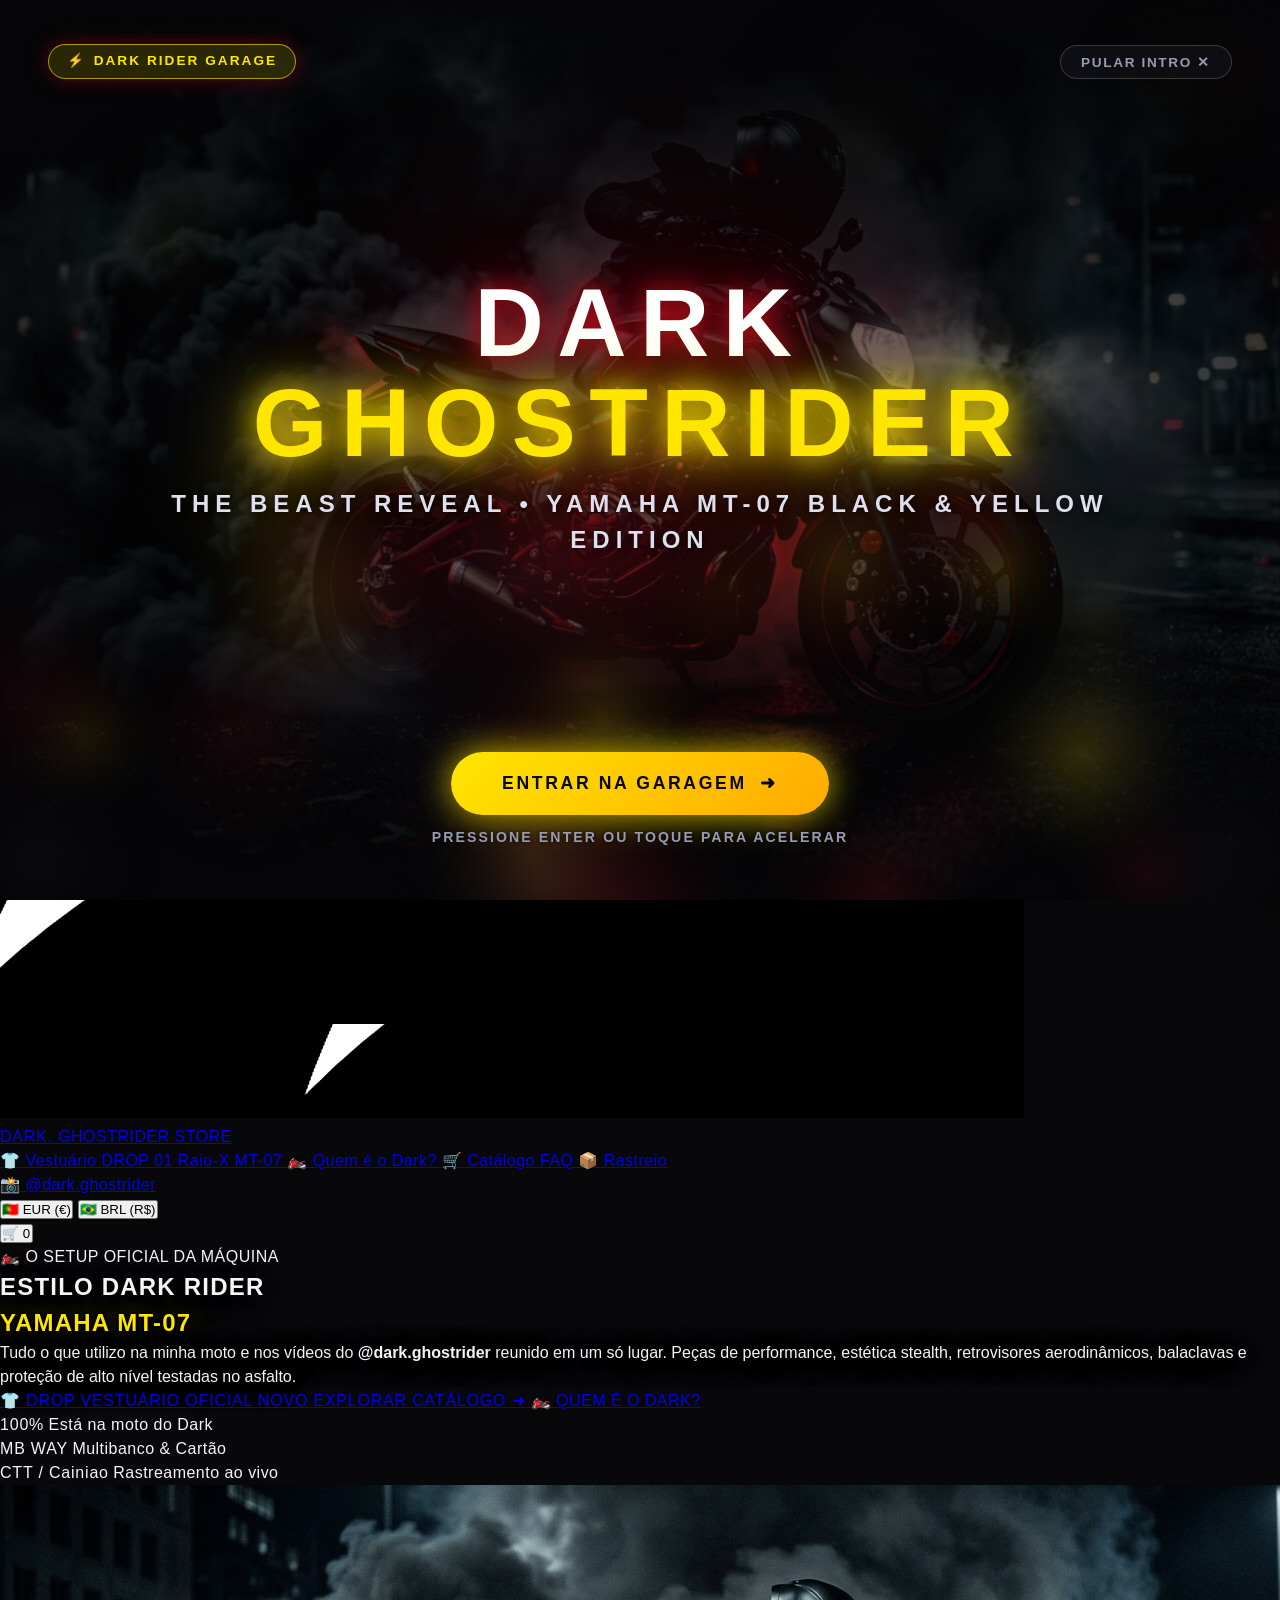
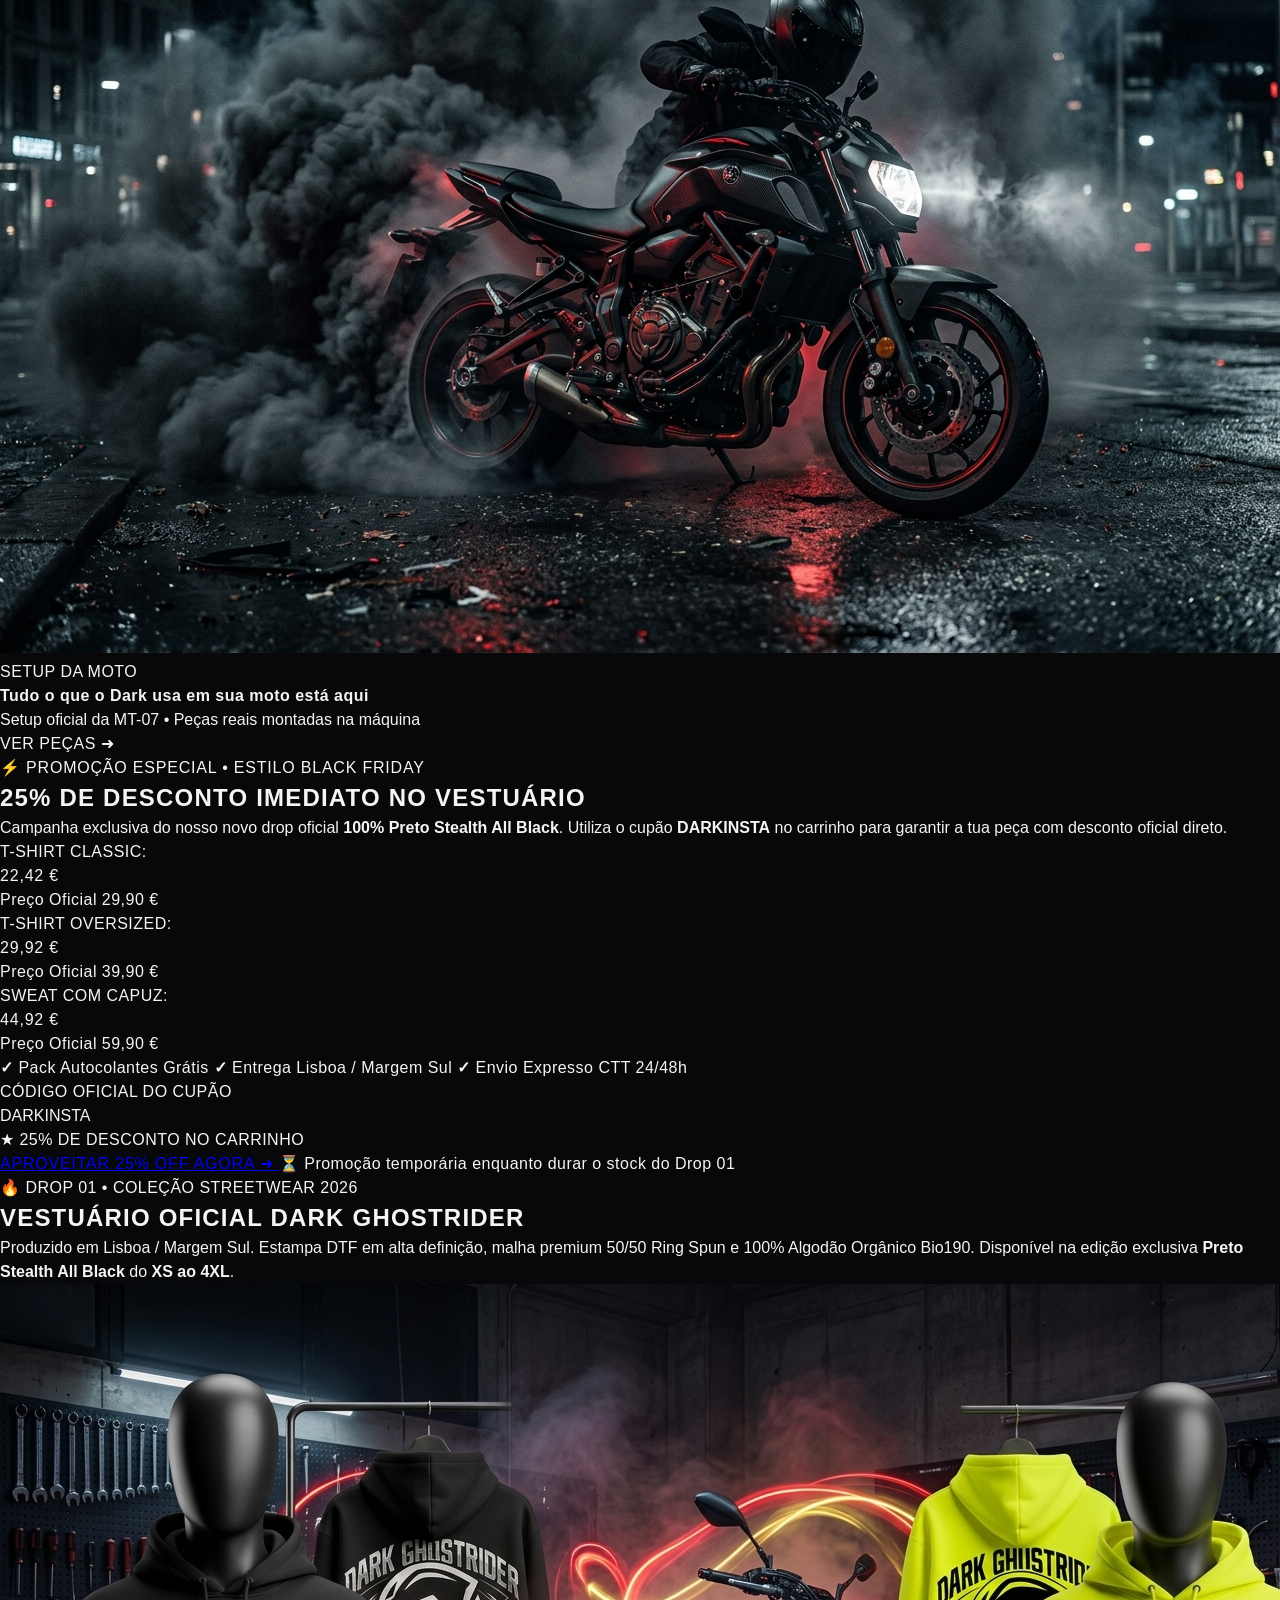
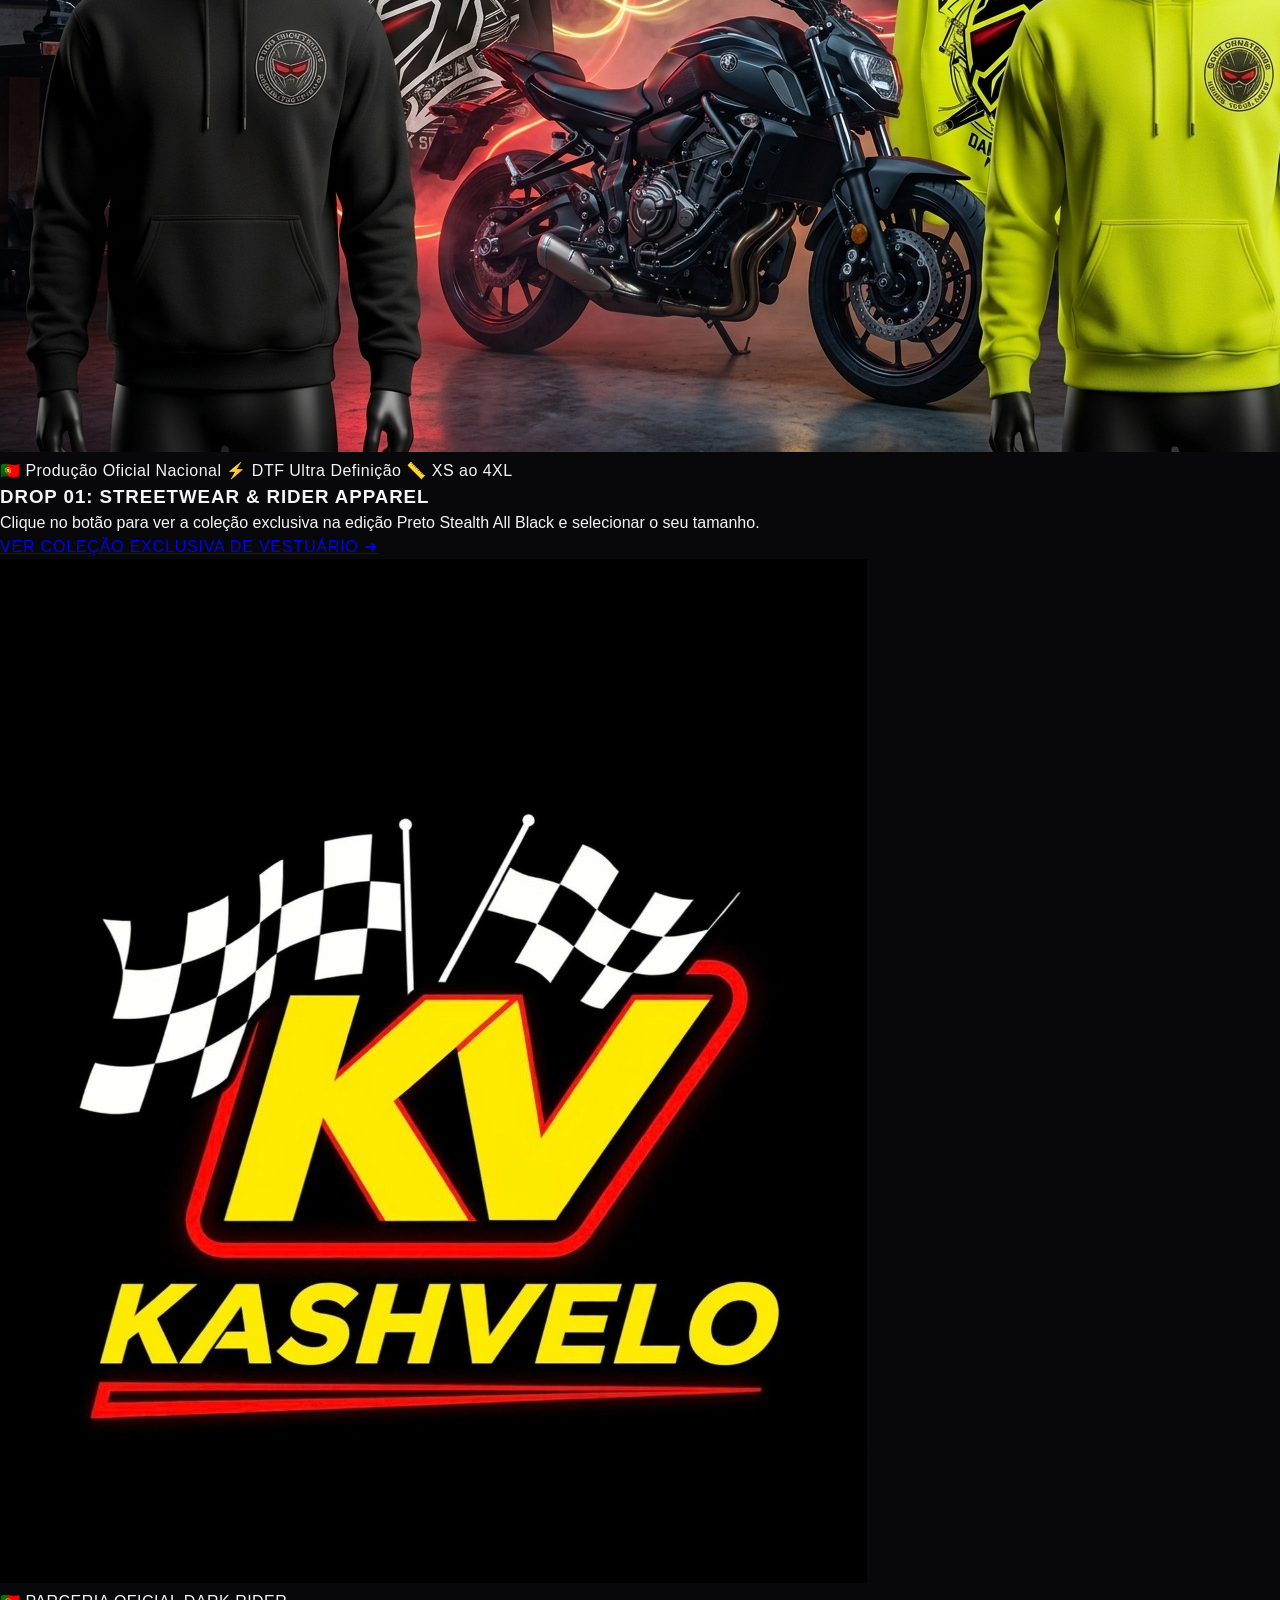
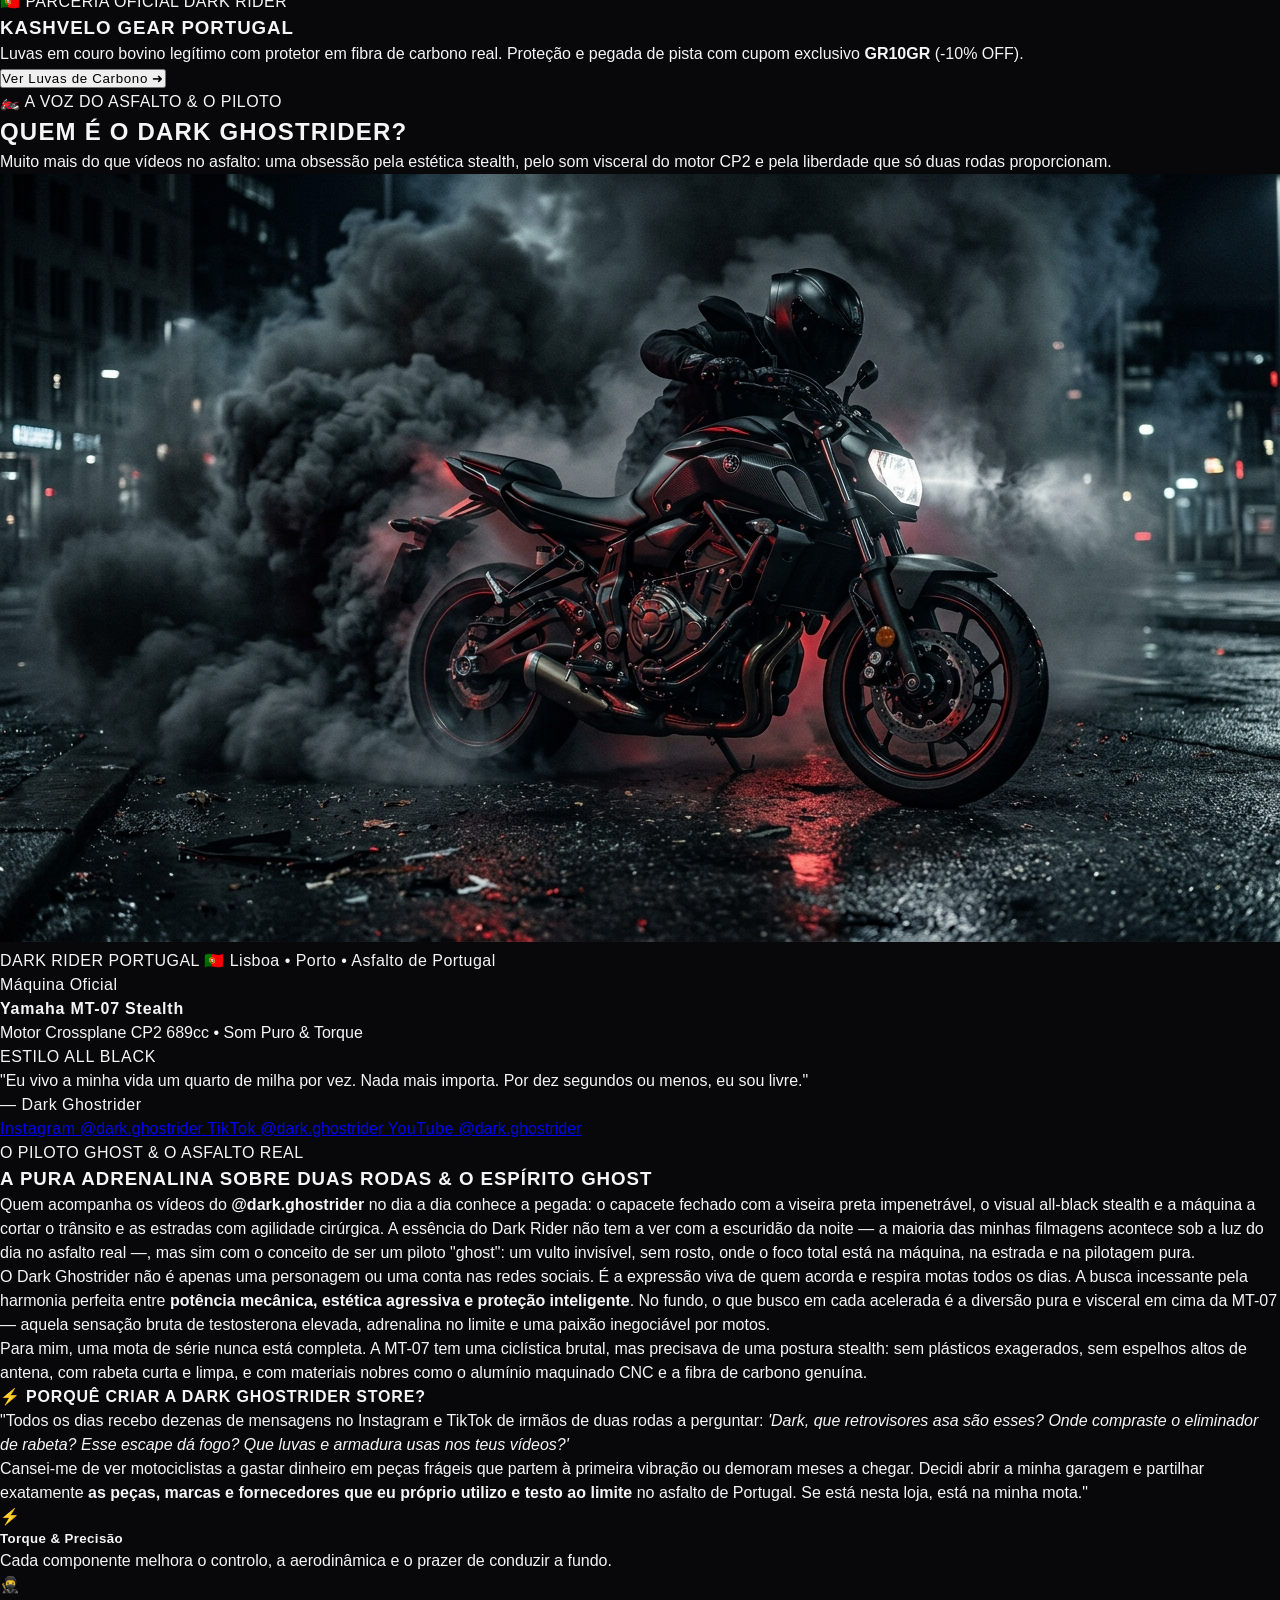
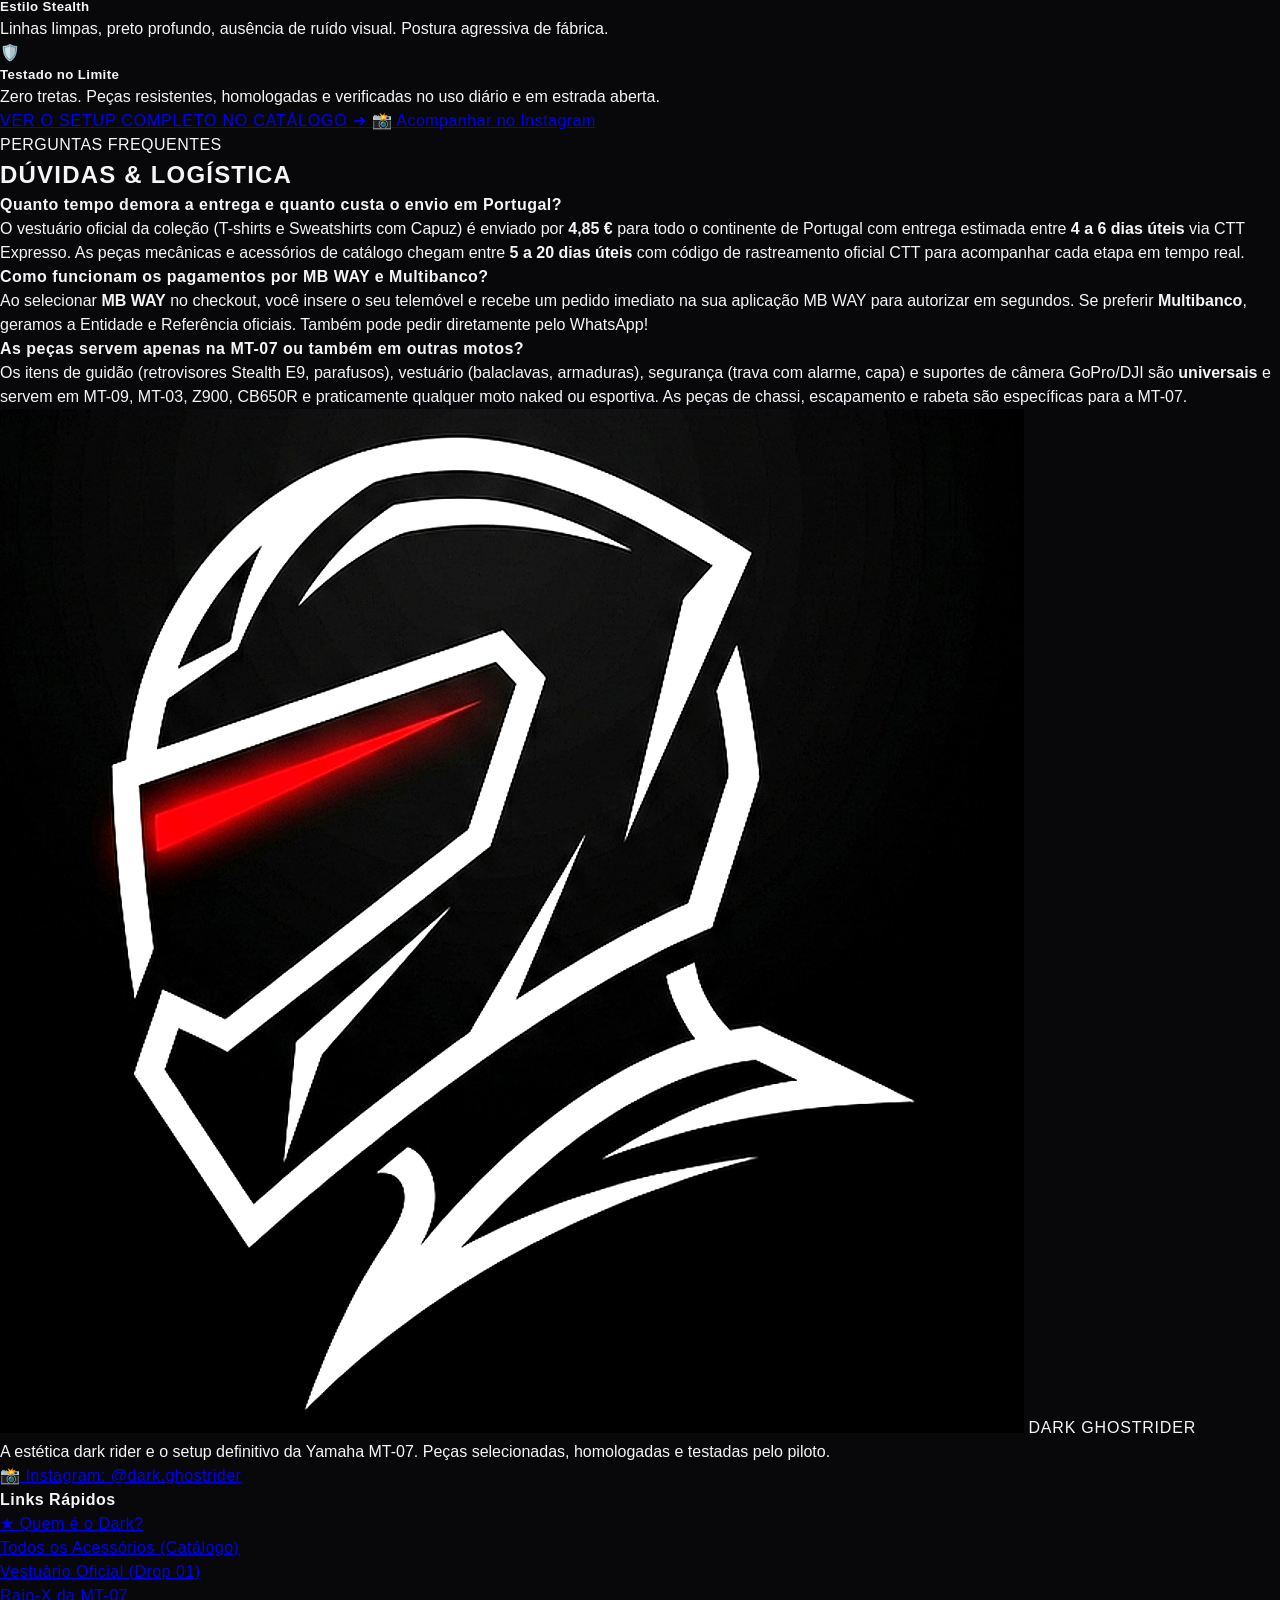
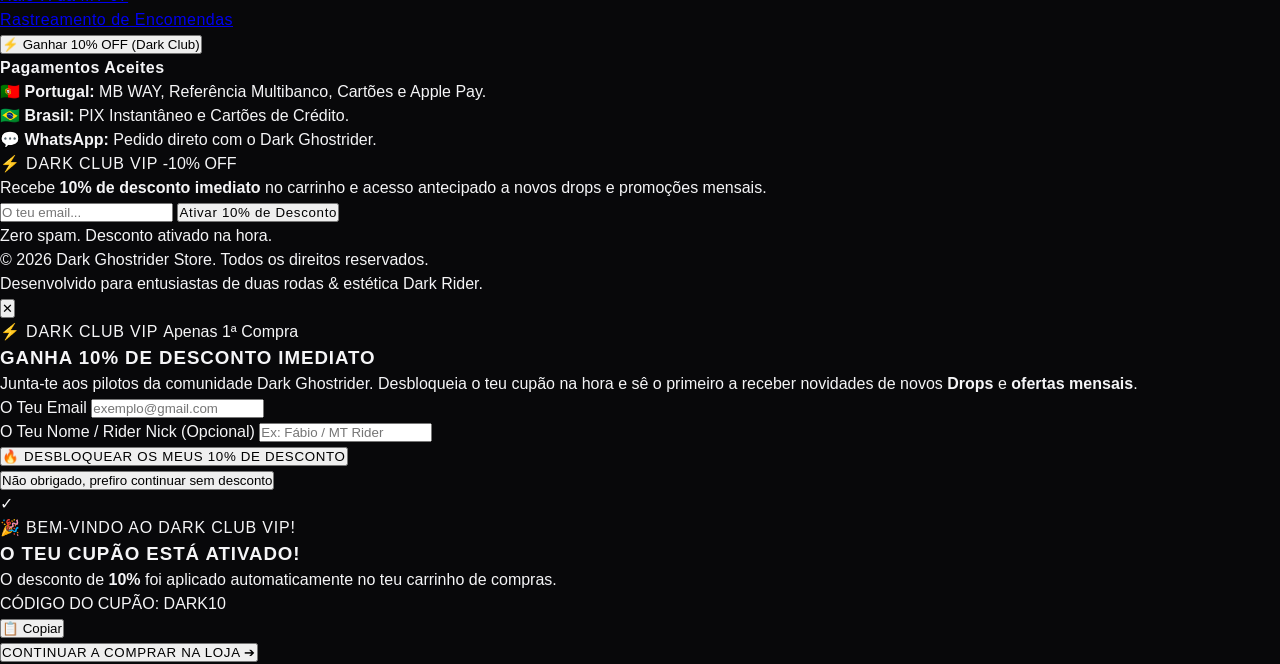
==== commit d0ab1d79: "fix: eliminate 20% strike-through discount on apparel, ensure non-stacking with Dark Club, and add h" ====
--- a/index.html
+++ b/index.html
@@ -85,17 +85,14 @@
        ANNOUNCEMENT BAR
        ========================================== -->
   <!-- ==========================================
-       ANNOUNCEMENT BAR
-       ========================================== -->
-  <div class="bg-gradient-to-r from-[#140507] via-[#22070a] to-[#140507] border-b border-[#e61426]/30 py-2 px-4 text-center font-sub text-xs tracking-wider text-gray-300 flex items-center justify-center flex-wrap gap-x-6 gap-y-1">
-    <div class="flex items-center gap-2">
-      <span class="inline-block w-2 h-2 rounded-full bg-[#ffe600] animate-ping"></span>
-      <span>🇵🇹 <strong>PORTUGAL:</strong> Envios rápidos & Pagamento via <strong>MB WAY</strong> e <strong>Multibanco</strong></span>
-    </div>
-    <span class="hidden md:inline text-gray-600">|</span>
-    <div class="flex items-center gap-2">
-      <span>🇧🇷 <strong>BRASIL:</strong> Envio internacional disponível com rastreio em tempo real</span>
-    </div>
+       ANNOUNCEMENT BAR: PROMOÇÃO ESTILO BLACK FRIDAY
+       ========================================== -->
+  <div class="bg-gradient-to-r from-[#180507] via-[#2a080c] to-[#180507] border-b border-[#e61426]/50 py-2.5 px-4 text-center font-sub text-xs tracking-wider text-gray-200 flex items-center justify-center flex-wrap gap-x-6 gap-y-1.5 shadow-lg">
+    <a href="vestuario.html?cupom=darkinsta" class="inline-flex items-center gap-2 group hover:text-white transition-colors cursor-pointer">
+      <span class="px-2 py-0.5 rounded bg-[#e61426] text-white font-heading font-black text-[10px] uppercase tracking-widest shadow animate-pulse">🔥 PROMOÇÃO ESTILO BLACK FRIDAY</span>
+      <span>25% DE DESCONTO EM TODO O VESTUÁRIO COM O CUPÃO <strong class="text-[#ffe600] font-mono tracking-wider font-black">DARKINSTA</strong></span>
+      <span class="text-[#ffe600] group-hover:translate-x-1 transition-transform font-bold">APROVEITAR AGORA ➜</span>
+    </a>
   </div>
 
   <!-- ==========================================
@@ -286,6 +283,86 @@
               </div>
             </div>
           </div>
+        </div>
+
+      </div>
+    </div>
+  </section>
+
+  <!-- ==========================================
+       PROMOÇÃO ESPECIAL ESTILO BLACK FRIDAY (DROP EXCLUSIVO INSTAGRAM)
+       ========================================== -->
+  <section id="promo-black-friday" class="py-10 bg-gradient-to-b from-[#0a0b10] via-[#12080a] to-[#08080a] border-y border-[#e61426]/40 relative overflow-hidden">
+    <!-- Atmospheric glows -->
+    <div class="absolute -top-24 left-1/4 w-96 h-48 bg-[#e61426]/25 rounded-full blur-3xl pointer-events-none"></div>
+    <div class="absolute -bottom-24 right-1/4 w-96 h-48 bg-[#ffe600]/15 rounded-full blur-3xl pointer-events-none"></div>
+
+    <div class="max-w-7xl mx-auto px-4 sm:px-6 lg:px-8 relative z-10">
+      <div class="rounded-3xl bg-gradient-to-br from-[#1b080a] via-[#12131d] to-[#0c0d14] border-2 border-[#e61426] p-6 sm:p-10 shadow-[0_0_50px_rgba(230,20,38,0.25)] relative overflow-hidden">
+        
+        <div class="flex flex-col lg:flex-row items-center justify-between gap-8">
+          
+          <!-- Left Column: Copy & Value Proposition -->
+          <div class="space-y-4 max-w-2xl text-center lg:text-left">
+            <div class="inline-flex items-center gap-2 px-3 py-1 bg-[#e61426] text-white text-xs font-heading font-black tracking-widest uppercase rounded-full shadow-lg shadow-red-900/50 animate-pulse">
+              <span>⚡</span> PROMOÇÃO ESPECIAL • ESTILO BLACK FRIDAY
+            </div>
+            
+            <h2 class="font-heading font-black text-3xl sm:text-5xl text-white tracking-wide leading-tight">
+              25% DE DESCONTO <span class="text-transparent bg-clip-text bg-gradient-to-r from-[#ffe600] via-[#ff4d5a] to-[#e61426]">IMEDIATO</span> NO VESTUÁRIO
+            </h2>
+            
+            <p class="text-sm sm:text-base text-gray-300 font-body leading-relaxed">
+              Campanha exclusiva do nosso novo drop oficial <strong>100% Preto Stealth All Black</strong>. Utiliza o cupão <strong class="text-[#ffe600]">DARKINSTA</strong> no carrinho para garantir a tua peça com desconto oficial direto.
+            </p>
+
+            <!-- Real Price Comparison Cards -->
+            <div class="grid grid-cols-2 sm:grid-cols-3 gap-3 pt-2">
+              <div class="bg-black/60 border border-white/10 rounded-xl p-3 text-left">
+                <span class="text-[10px] text-gray-400 font-sub block uppercase font-bold">T-SHIRT CLASSIC:</span>
+                <div class="font-heading font-black text-lg text-[#ffe600]">22,42 €</div>
+                <span class="text-[10px] text-gray-500 font-sub">Preço Oficial 29,90 €</span>
+              </div>
+              <div class="bg-black/60 border border-white/10 rounded-xl p-3 text-left">
+                <span class="text-[10px] text-gray-400 font-sub block uppercase font-bold">T-SHIRT OVERSIZED:</span>
+                <div class="font-heading font-black text-lg text-[#ffe600]">29,92 €</div>
+                <span class="text-[10px] text-gray-500 font-sub">Preço Oficial 39,90 €</span>
+              </div>
+              <div class="bg-black/60 border border-[#ffe600]/40 rounded-xl p-3 col-span-2 sm:col-span-1 text-left shadow-md shadow-yellow-950/20">
+                <span class="text-[10px] text-[#ffe600] font-sub block font-black uppercase">SWEAT COM CAPUZ:</span>
+                <div class="font-heading font-black text-lg text-white">44,92 €</div>
+                <span class="text-[10px] text-gray-400 font-sub">Preço Oficial 59,90 €</span>
+              </div>
+            </div>
+
+            <!-- Extra Perks -->
+            <div class="flex flex-wrap items-center justify-center lg:justify-start gap-4 text-xs font-sub font-semibold text-gray-300 pt-1">
+              <span class="flex items-center gap-1.5"><strong class="text-emerald-400">✓</strong> Pack Autocolantes Grátis</span>
+              <span class="flex items-center gap-1.5"><strong class="text-emerald-400">✓</strong> Entrega Lisboa / Margem Sul</span>
+              <span class="flex items-center gap-1.5"><strong class="text-emerald-400">✓</strong> Envio Expresso CTT 24/48h</span>
+            </div>
+          </div>
+
+          <!-- Right Column: Interactive Coupon Box & Action Button -->
+          <div class="w-full lg:w-auto shrink-0 flex flex-col items-center gap-4 text-center">
+            <div class="w-full sm:w-80 bg-black/80 border-2 border-dashed border-[#ffe600] rounded-2xl p-5 shadow-2xl relative">
+              <span class="text-[10px] font-sub font-bold text-gray-400 tracking-wider uppercase block mb-1">CÓDIGO OFICIAL DO CUPÃO</span>
+              <div class="font-mono font-black text-3xl sm:text-4xl text-[#ffe600] tracking-widest my-1 select-all cursor-pointer" onclick="navigator.clipboard.writeText('DARKINSTA'); alert('Cupão DARKINSTA copiado! Aplica-o no carrinho para 25% de desconto.');" title="Clique para copiar">
+                DARKINSTA
+              </div>
+              <span class="text-[11px] font-sub text-emerald-400 font-bold block mt-1">★ 25% DE DESCONTO NO CARRINHO</span>
+            </div>
+
+            <a href="vestuario.html?cupom=darkinsta" class="w-full sm:w-80 py-4 bg-gradient-to-r from-[#ffe600] to-[#fff033] hover:from-[#fff033] hover:to-[#ffe600] text-black font-heading font-black text-sm uppercase tracking-wider rounded-2xl shadow-xl shadow-yellow-500/25 transition-all flex items-center justify-center gap-2 transform hover:scale-[1.02] active:scale-95">
+              <span>APROVEITAR 25% OFF AGORA</span>
+              <span>➜</span>
+            </a>
+
+            <span class="text-[11px] font-sub text-gray-400 flex items-center gap-1">
+              <span>⏳</span> Promoção temporária enquanto durar o stock do Drop 01
+            </span>
+          </div>
+
         </div>
 
       </div>
